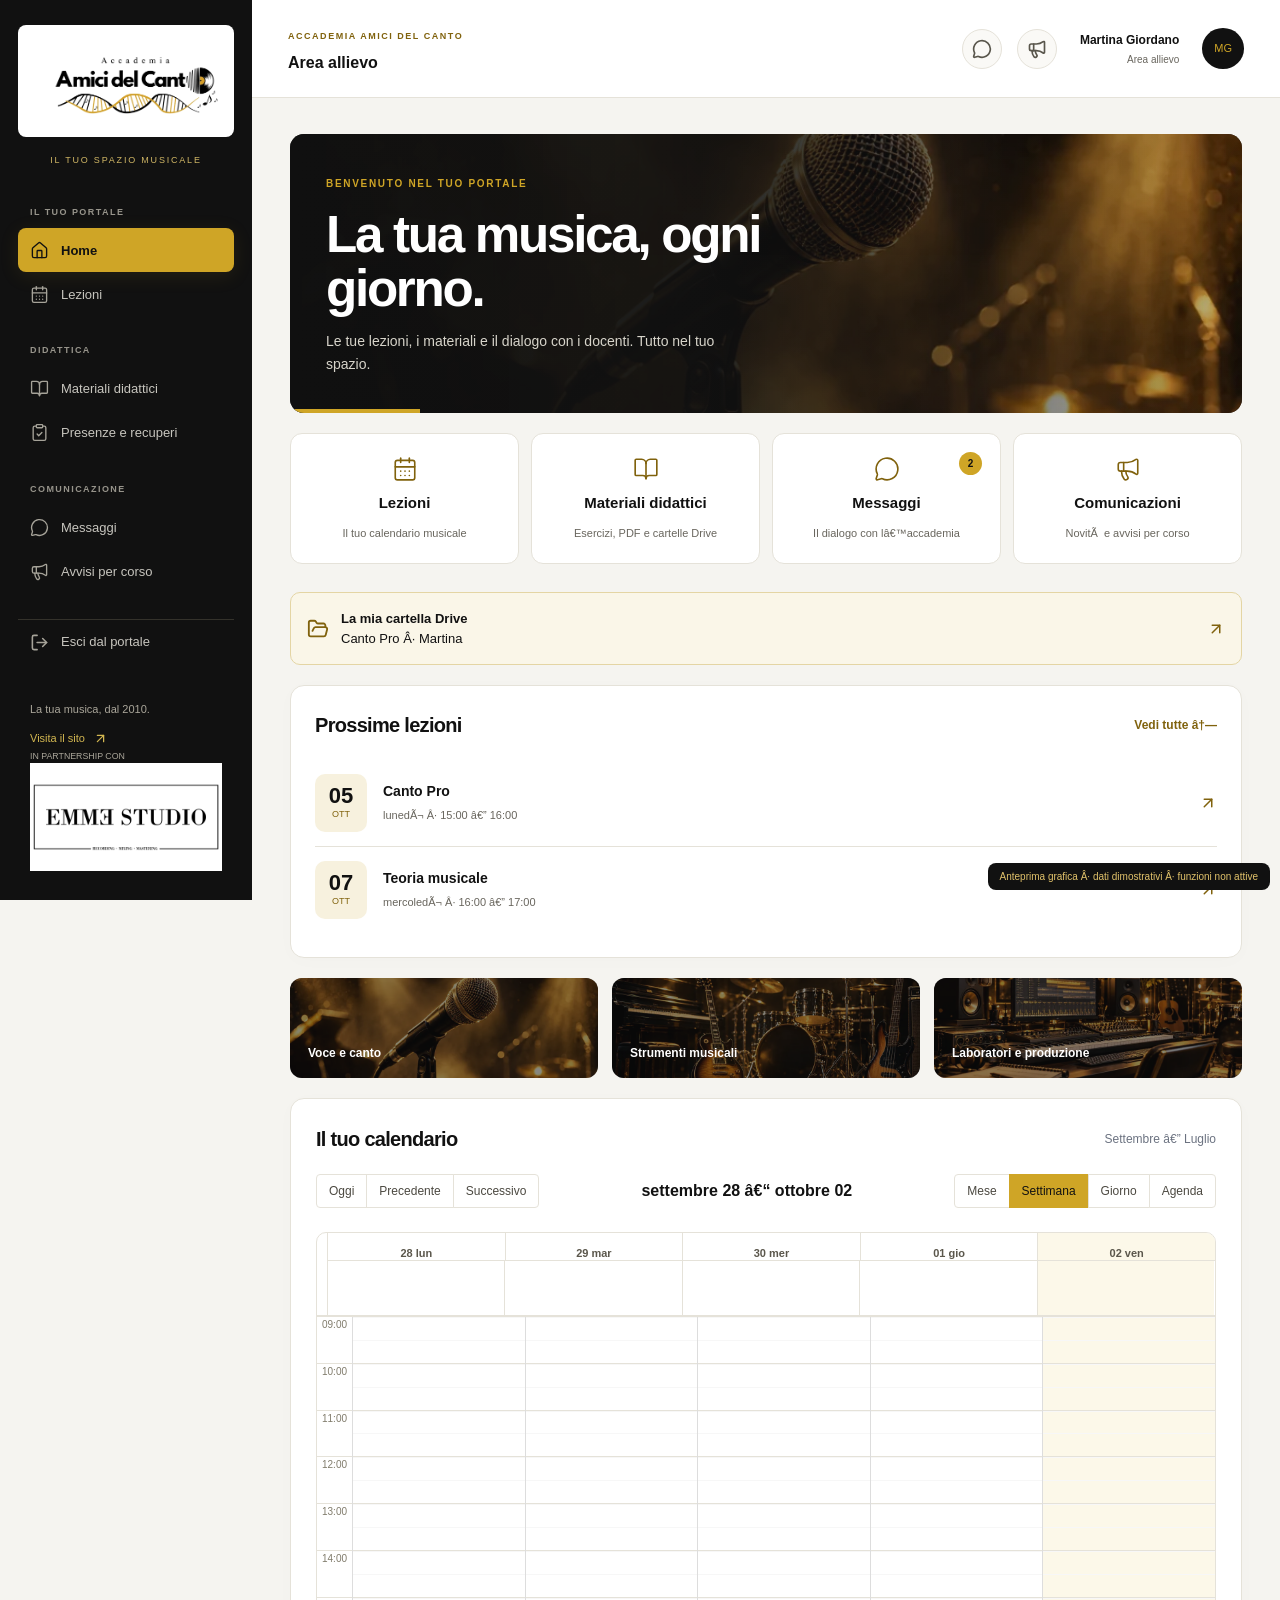
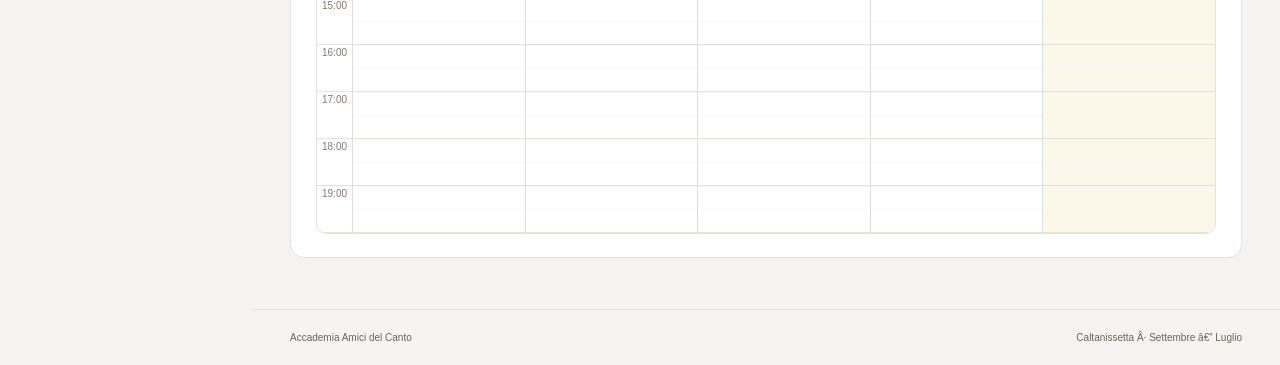
==== anteprima-portale/index.html @ d7d5b3ea "Aggiunge anteprima grafica del portale accademia" ====
<!doctype html><html lang="it"><meta name="viewport" content="width=device-width,initial-scale=1"><style>@charset "UTF-8";
.rbc-btn {
  color: inherit;
  font: inherit;
  margin: 0;
}

button.rbc-btn {
  overflow: visible;
  text-transform: none;
  -webkit-appearance: button;
     -moz-appearance: button;
          appearance: button;
  cursor: pointer;
}

button[disabled].rbc-btn {
  cursor: not-allowed;
}

button.rbc-input::-moz-focus-inner {
  border: 0;
  padding: 0;
}

.rbc-calendar {
  -webkit-box-sizing: border-box;
          box-sizing: border-box;
  height: 100%;
  display: -webkit-box;
  display: -ms-flexbox;
  display: flex;
  -webkit-box-orient: vertical;
  -webkit-box-direction: normal;
      -ms-flex-direction: column;
          flex-direction: column;
  -webkit-box-align: stretch;
      -ms-flex-align: stretch;
          align-items: stretch;
}

.rbc-m-b-negative-3 {
  margin-bottom: -3px;
}

.rbc-h-full {
  height: 100%;
}

.rbc-calendar *,
.rbc-calendar *:before,
.rbc-calendar *:after {
  -webkit-box-sizing: inherit;
          box-sizing: inherit;
}

.rbc-abs-full, .rbc-row-bg {
  overflow: hidden;
  position: absolute;
  top: 0;
  left: 0;
  right: 0;
  bottom: 0;
}

.rbc-ellipsis, .rbc-show-more, .rbc-row-segment .rbc-event-content, .rbc-event-label {
  display: block;
  overflow: hidden;
  text-overflow: ellipsis;
  white-space: nowrap;
}

.rbc-rtl {
  direction: rtl;
}

.rbc-off-range {
  color: #999999;
}

.rbc-off-range-bg {
  background: #e6e6e6;
}

.rbc-header {
  overflow: hidden;
  -webkit-box-flex: 1;
      -ms-flex: 1 0 0%;
          flex: 1 0 0%;
  text-overflow: ellipsis;
  white-space: nowrap;
  padding: 0 3px;
  text-align: center;
  vertical-align: middle;
  font-weight: bold;
  font-size: 90%;
  min-height: 0;
  border-bottom: 1px solid #ddd;
}
.rbc-header + .rbc-header {
  border-left: 1px solid #ddd;
}
.rbc-rtl .rbc-header + .rbc-header {
  border-left-width: 0;
  border-right: 1px solid #ddd;
}
.rbc-header > a, .rbc-header > a:active, .rbc-header > a:visited {
  color: inherit;
  text-decoration: none;
}

.rbc-button-link {
  color: inherit;
  background: none;
  margin: 0;
  padding: 0;
  border: none;
  cursor: pointer;
  -webkit-user-select: text;
     -moz-user-select: text;
      -ms-user-select: text;
          user-select: text;
}

.rbc-row-content {
  position: relative;
  -moz-user-select: none;
   -ms-user-select: none;
       user-select: none;
  -webkit-user-select: none;
  z-index: 4;
}

.rbc-row-content-scrollable {
  display: -webkit-box;
  display: -ms-flexbox;
  display: flex;
  -webkit-box-orient: vertical;
  -webkit-box-direction: normal;
      -ms-flex-direction: column;
          flex-direction: column;
  height: 100%;
}
.rbc-row-content-scrollable .rbc-row-content-scroll-container {
  height: 100%;
  overflow-y: scroll;
  -ms-overflow-style: none; /* IE and Edge */
  scrollbar-width: none; /* Firefox */
  -ms-overflow-style: none; /* IE and Edge */
  scrollbar-width: none; /* Firefox */
  /* Hide scrollbar for Chrome, Safari and Opera */
}
.rbc-row-content-scrollable .rbc-row-content-scroll-container::-webkit-scrollbar {
  display: none;
}

.rbc-today {
  background-color: #eaf6ff;
}

.rbc-toolbar {
  display: -webkit-box;
  display: -ms-flexbox;
  display: flex;
  -ms-flex-wrap: wrap;
      flex-wrap: wrap;
  -webkit-box-pack: center;
      -ms-flex-pack: center;
          justify-content: center;
  -webkit-box-align: center;
      -ms-flex-align: center;
          align-items: center;
  margin-bottom: 10px;
  font-size: 16px;
}
.rbc-toolbar .rbc-toolbar-label {
  -webkit-box-flex: 1;
      -ms-flex-positive: 1;
          flex-grow: 1;
  padding: 0 10px;
  text-align: center;
}
.rbc-toolbar button {
  color: #373a3c;
  display: inline-block;
  margin: 0;
  text-align: center;
  vertical-align: middle;
  background: none;
  background-image: none;
  border: 1px solid #ccc;
  padding: 0.375rem 1rem;
  border-radius: 4px;
  line-height: normal;
  white-space: nowrap;
}
.rbc-toolbar button:active, .rbc-toolbar button.rbc-active {
  background-image: none;
  -webkit-box-shadow: inset 0 3px 5px rgba(0, 0, 0, 0.125);
          box-shadow: inset 0 3px 5px rgba(0, 0, 0, 0.125);
  background-color: #e6e6e6;
  border-color: #adadad;
}
.rbc-toolbar button:active:hover, .rbc-toolbar button:active:focus, .rbc-toolbar button.rbc-active:hover, .rbc-toolbar button.rbc-active:focus {
  color: #373a3c;
  background-color: #d4d4d4;
  border-color: #8c8c8c;
}
.rbc-toolbar button:focus {
  color: #373a3c;
  background-color: #e6e6e6;
  border-color: #adadad;
}
.rbc-toolbar button:hover {
  color: #373a3c;
  cursor: pointer;
  background-color: #e6e6e6;
  border-color: #adadad;
}

.rbc-btn-group {
  display: inline-block;
  white-space: nowrap;
}
.rbc-btn-group > button:first-child:not(:last-child) {
  border-top-right-radius: 0;
  border-bottom-right-radius: 0;
}
.rbc-btn-group > button:last-child:not(:first-child) {
  border-top-left-radius: 0;
  border-bottom-left-radius: 0;
}
.rbc-rtl .rbc-btn-group > button:first-child:not(:last-child) {
  border-radius: 4px;
  border-top-left-radius: 0;
  border-bottom-left-radius: 0;
}
.rbc-rtl .rbc-btn-group > button:last-child:not(:first-child) {
  border-radius: 4px;
  border-top-right-radius: 0;
  border-bottom-right-radius: 0;
}
.rbc-btn-group > button:not(:first-child):not(:last-child) {
  border-radius: 0;
}
.rbc-btn-group button + button {
  margin-left: -1px;
}
.rbc-rtl .rbc-btn-group button + button {
  margin-left: 0;
  margin-right: -1px;
}
.rbc-btn-group + .rbc-btn-group, .rbc-btn-group + button {
  margin-left: 10px;
}

@media (max-width: 767px) {
  .rbc-toolbar {
    -webkit-box-orient: vertical;
    -webkit-box-direction: normal;
        -ms-flex-direction: column;
            flex-direction: column;
  }
}
.rbc-event, .rbc-day-slot .rbc-background-event {
  border: none;
  -webkit-box-sizing: border-box;
          box-sizing: border-box;
  -webkit-box-shadow: none;
          box-shadow: none;
  margin: 0;
  padding: 2px 5px;
  background-color: #3174ad;
  border-radius: 5px;
  color: #fff;
  cursor: pointer;
  width: 100%;
  text-align: left;
}
.rbc-slot-selecting .rbc-event, .rbc-slot-selecting .rbc-day-slot .rbc-background-event, .rbc-day-slot .rbc-slot-selecting .rbc-background-event {
  cursor: inherit;
  pointer-events: none;
}
.rbc-event.rbc-selected, .rbc-day-slot .rbc-selected.rbc-background-event {
  background-color: #265985;
}
.rbc-event:focus, .rbc-day-slot .rbc-background-event:focus {
  outline: 5px auto #3b99fc;
}

.rbc-event-label {
  font-size: 80%;
}

.rbc-event-overlaps {
  -webkit-box-shadow: -1px 1px 5px 0px rgba(51, 51, 51, 0.5);
          box-shadow: -1px 1px 5px 0px rgba(51, 51, 51, 0.5);
}

.rbc-event-continues-prior {
  border-top-left-radius: 0;
  border-bottom-left-radius: 0;
}

.rbc-event-continues-after {
  border-top-right-radius: 0;
  border-bottom-right-radius: 0;
}

.rbc-event-continues-earlier {
  border-top-left-radius: 0;
  border-top-right-radius: 0;
}

.rbc-event-continues-later {
  border-bottom-left-radius: 0;
  border-bottom-right-radius: 0;
}

.rbc-row {
  display: -webkit-box;
  display: -ms-flexbox;
  display: flex;
  -webkit-box-orient: horizontal;
  -webkit-box-direction: normal;
      -ms-flex-direction: row;
          flex-direction: row;
}

.rbc-row-segment {
  padding: 0 1px 1px 1px;
}
.rbc-selected-cell {
  background-color: rgba(0, 0, 0, 0.1);
}

.rbc-show-more {
  background-color: rgba(255, 255, 255, 0.3);
  z-index: 4;
  font-weight: bold;
  font-size: 85%;
  height: auto;
  line-height: normal;
  color: #3174ad;
}
.rbc-show-more:hover, .rbc-show-more:focus {
  color: #265985;
}

.rbc-month-view {
  position: relative;
  border: 1px solid #ddd;
  display: -webkit-box;
  display: -ms-flexbox;
  display: flex;
  -webkit-box-orient: vertical;
  -webkit-box-direction: normal;
      -ms-flex-direction: column;
          flex-direction: column;
  -webkit-box-flex: 1;
      -ms-flex: 1 0 0px;
          flex: 1 0 0;
  width: 100%;
  -moz-user-select: none;
   -ms-user-select: none;
       user-select: none;
  -webkit-user-select: none;
  height: 100%;
}

.rbc-month-header {
  display: -webkit-box;
  display: -ms-flexbox;
  display: flex;
  -webkit-box-orient: horizontal;
  -webkit-box-direction: normal;
      -ms-flex-direction: row;
          flex-direction: row;
}

.rbc-month-row {
  display: -webkit-box;
  display: -ms-flexbox;
  display: flex;
  position: relative;
  -webkit-box-orient: vertical;
  -webkit-box-direction: normal;
      -ms-flex-direction: column;
          flex-direction: column;
  -webkit-box-flex: 1;
      -ms-flex: 1 0 0px;
          flex: 1 0 0;
  -ms-flex-preferred-size: 0px;
      flex-basis: 0px;
  overflow: hidden;
  height: 100%;
}
.rbc-month-row + .rbc-month-row {
  border-top: 1px solid #ddd;
}

.rbc-date-cell {
  -webkit-box-flex: 1;
      -ms-flex: 1 1 0px;
          flex: 1 1 0;
  min-width: 0;
  padding-right: 5px;
  text-align: right;
}
.rbc-date-cell.rbc-now {
  font-weight: bold;
}
.rbc-date-cell > a, .rbc-date-cell > a:active, .rbc-date-cell > a:visited {
  color: inherit;
  text-decoration: none;
}

.rbc-row-bg {
  display: -webkit-box;
  display: -ms-flexbox;
  display: flex;
  -webkit-box-orient: horizontal;
  -webkit-box-direction: normal;
      -ms-flex-direction: row;
          flex-direction: row;
  -webkit-box-flex: 1;
      -ms-flex: 1 0 0px;
          flex: 1 0 0;
  overflow: hidden;
  right: 1px;
}

.rbc-day-bg {
  -webkit-box-flex: 1;
      -ms-flex: 1 0 0%;
          flex: 1 0 0%;
}
.rbc-day-bg + .rbc-day-bg {
  border-left: 1px solid #ddd;
}
.rbc-rtl .rbc-day-bg + .rbc-day-bg {
  border-left-width: 0;
  border-right: 1px solid #ddd;
}

.rbc-overlay {
  position: absolute;
  z-index: 5;
  border: 1px solid #e5e5e5;
  background-color: #fff;
  -webkit-box-shadow: 0 5px 15px rgba(0, 0, 0, 0.25);
          box-shadow: 0 5px 15px rgba(0, 0, 0, 0.25);
  padding: 10px;
}
.rbc-overlay > * + * {
  margin-top: 1px;
}

.rbc-overlay-header {
  border-bottom: 1px solid #e5e5e5;
  margin: -10px -10px 5px -10px;
  padding: 2px 10px;
}

.rbc-agenda-view {
  display: -webkit-box;
  display: -ms-flexbox;
  display: flex;
  -webkit-box-orient: vertical;
  -webkit-box-direction: normal;
      -ms-flex-direction: column;
          flex-direction: column;
  -webkit-box-flex: 1;
      -ms-flex: 1 0 0px;
          flex: 1 0 0;
  overflow: auto;
}
.rbc-agenda-view table.rbc-agenda-table {
  width: 100%;
  border: 1px solid #ddd;
  border-spacing: 0;
  border-collapse: collapse;
}
.rbc-agenda-view table.rbc-agenda-table tbody > tr > td {
  padding: 5px 10px;
  vertical-align: top;
}
.rbc-agenda-view table.rbc-agenda-table .rbc-agenda-time-cell {
  padding-left: 15px;
  padding-right: 15px;
  text-transform: lowercase;
}
.rbc-agenda-view table.rbc-agenda-table tbody > tr > td + td {
  border-left: 1px solid #ddd;
}
.rbc-rtl .rbc-agenda-view table.rbc-agenda-table tbody > tr > td + td {
  border-left-width: 0;
  border-right: 1px solid #ddd;
}
.rbc-agenda-view table.rbc-agenda-table tbody > tr + tr {
  border-top: 1px solid #ddd;
}
.rbc-agenda-view table.rbc-agenda-table thead > tr > th {
  padding: 3px 5px;
  text-align: left;
  border-bottom: 1px solid #ddd;
}
.rbc-rtl .rbc-agenda-view table.rbc-agenda-table thead > tr > th {
  text-align: right;
}

.rbc-agenda-time-cell {
  text-transform: lowercase;
}
.rbc-agenda-time-cell .rbc-continues-after:after {
  content: " »";
}
.rbc-agenda-time-cell .rbc-continues-prior:before {
  content: "« ";
}

.rbc-agenda-date-cell,
.rbc-agenda-time-cell {
  white-space: nowrap;
}

.rbc-agenda-event-cell {
  width: 100%;
}

.rbc-time-column {
  display: -webkit-box;
  display: -ms-flexbox;
  display: flex;
  -webkit-box-orient: vertical;
  -webkit-box-direction: normal;
      -ms-flex-direction: column;
          flex-direction: column;
  min-height: 100%;
}
.rbc-time-column .rbc-timeslot-group {
  -webkit-box-flex: 1;
      -ms-flex: 1;
          flex: 1;
}

.rbc-timeslot-group {
  border-bottom: 1px solid #ddd;
  min-height: 40px;
  display: -webkit-box;
  display: -ms-flexbox;
  display: flex;
  -webkit-box-orient: vertical;
  -webkit-box-direction: normal;
      -ms-flex-flow: column nowrap;
          flex-flow: column nowrap;
}

.rbc-time-gutter,
.rbc-header-gutter {
  -webkit-box-flex: 0;
      -ms-flex: none;
          flex: none;
}

.rbc-label {
  padding: 0 5px;
}

.rbc-day-slot {
  position: relative;
}
.rbc-day-slot .rbc-events-container {
  bottom: 0;
  left: 0;
  position: absolute;
  right: 0;
  margin-right: 10px;
  top: 0;
}
.rbc-day-slot .rbc-events-container.rbc-rtl {
  left: 10px;
  right: 0;
}
.rbc-day-slot .rbc-event, .rbc-day-slot .rbc-background-event {
  border: 1px solid #265985;
  display: -webkit-box;
  display: -ms-flexbox;
  display: flex;
  max-height: 100%;
  min-height: 20px;
  -webkit-box-orient: vertical;
  -webkit-box-direction: normal;
      -ms-flex-flow: column wrap;
          flex-flow: column wrap;
  -webkit-box-align: start;
      -ms-flex-align: start;
          align-items: flex-start;
  overflow: hidden;
  position: absolute;
}
.rbc-day-slot .rbc-background-event {
  opacity: 0.75;
}
.rbc-day-slot .rbc-event-label {
  -webkit-box-flex: 0;
      -ms-flex: none;
          flex: none;
  padding-right: 5px;
  width: auto;
}
.rbc-day-slot .rbc-event-content {
  width: 100%;
  -webkit-box-flex: 1;
      -ms-flex: 1 1 0px;
          flex: 1 1 0;
  word-wrap: break-word;
  line-height: 1;
  height: 100%;
  min-height: 1em;
}
.rbc-day-slot .rbc-time-slot {
  border-top: 1px solid #f7f7f7;
}

.rbc-time-view-resources .rbc-time-gutter,
.rbc-time-view-resources .rbc-time-header-gutter {
  position: sticky;
  left: 0;
  background-color: white;
  border-right: 1px solid #ddd;
  z-index: 10;
  margin-right: -1px;
}
.rbc-time-view-resources .rbc-time-header {
  overflow: hidden;
}
.rbc-time-view-resources .rbc-time-header-content {
  min-width: auto;
  -webkit-box-flex: 1;
      -ms-flex: 1 0 0px;
          flex: 1 0 0;
  -ms-flex-preferred-size: 0px;
      flex-basis: 0px;
}
.rbc-time-view-resources .rbc-time-header-cell-single-day {
  display: none;
}
.rbc-time-view-resources .rbc-day-slot {
  min-width: 140px;
}
.rbc-time-view-resources .rbc-header,
.rbc-time-view-resources .rbc-day-bg {
  width: 140px;
  -webkit-box-flex: 1;
      -ms-flex: 1 1 0px;
          flex: 1 1 0;
  -ms-flex-preferred-size: 0 px;
      flex-basis: 0 px;
}

.rbc-time-header-content + .rbc-time-header-content {
  margin-left: -1px;
}

.rbc-time-slot {
  -webkit-box-flex: 1;
      -ms-flex: 1 0 0px;
          flex: 1 0 0;
}
.rbc-time-slot.rbc-now {
  font-weight: bold;
}

.rbc-day-header {
  text-align: center;
}

.rbc-slot-selection {
  z-index: 10;
  position: absolute;
  background-color: rgba(0, 0, 0, 0.5);
  color: white;
  font-size: 75%;
  width: 100%;
  padding: 3px;
}

.rbc-slot-selecting {
  cursor: move;
}

.rbc-time-view {
  display: -webkit-box;
  display: -ms-flexbox;
  display: flex;
  -webkit-box-orient: vertical;
  -webkit-box-direction: normal;
      -ms-flex-direction: column;
          flex-direction: column;
  -webkit-box-flex: 1;
      -ms-flex: 1;
          flex: 1;
  width: 100%;
  border: 1px solid #ddd;
  min-height: 0;
}
.rbc-time-view .rbc-time-gutter {
  white-space: nowrap;
  text-align: right;
}
.rbc-time-view .rbc-allday-cell {
  -webkit-box-sizing: content-box;
          box-sizing: content-box;
  width: 100%;
  height: 100%;
  position: relative;
}
.rbc-time-view .rbc-allday-cell + .rbc-allday-cell {
  border-left: 1px solid #ddd;
}
.rbc-time-view .rbc-allday-events {
  position: relative;
  z-index: 4;
}
.rbc-time-view .rbc-row {
  -webkit-box-sizing: border-box;
          box-sizing: border-box;
  min-height: 20px;
}

.rbc-time-header {
  display: -webkit-box;
  display: -ms-flexbox;
  display: flex;
  -webkit-box-flex: 0;
      -ms-flex: 0 0 auto;
          flex: 0 0 auto;
  -webkit-box-orient: horizontal;
  -webkit-box-direction: normal;
      -ms-flex-direction: row;
          flex-direction: row;
}
.rbc-time-header.rbc-overflowing {
  border-right: 1px solid #ddd;
}
.rbc-rtl .rbc-time-header.rbc-overflowing {
  border-right-width: 0;
  border-left: 1px solid #ddd;
}
.rbc-time-header > .rbc-row:first-child {
  border-bottom: 1px solid #ddd;
}
.rbc-time-header > .rbc-row.rbc-row-resource {
  border-bottom: 1px solid #ddd;
}

.rbc-time-header-cell-single-day {
  display: none;
}

.rbc-time-header-content {
  -webkit-box-flex: 1;
      -ms-flex: 1;
          flex: 1;
  display: -webkit-box;
  display: -ms-flexbox;
  display: flex;
  min-width: 0;
  -webkit-box-orient: vertical;
  -webkit-box-direction: normal;
      -ms-flex-direction: column;
          flex-direction: column;
  border-left: 1px solid #ddd;
}
.rbc-rtl .rbc-time-header-content {
  border-left-width: 0;
  border-right: 1px solid #ddd;
}
.rbc-time-header-content > .rbc-row.rbc-row-resource {
  border-bottom: 1px solid #ddd;
  -ms-flex-negative: 0;
      flex-shrink: 0;
}

.rbc-time-content {
  display: -webkit-box;
  display: -ms-flexbox;
  display: flex;
  -webkit-box-flex: 1;
      -ms-flex: 1 0 0%;
          flex: 1 0 0%;
  -webkit-box-align: start;
      -ms-flex-align: start;
          align-items: flex-start;
  width: 100%;
  border-top: 2px solid #ddd;
  overflow-y: auto;
  position: relative;
}
.rbc-time-content > .rbc-time-gutter {
  -webkit-box-flex: 0;
      -ms-flex: none;
          flex: none;
}
.rbc-time-content > * + * > * {
  border-left: 1px solid #ddd;
}
.rbc-rtl .rbc-time-content > * + * > * {
  border-left-width: 0;
  border-right: 1px solid #ddd;
}
.rbc-time-content > .rbc-day-slot {
  width: 100%;
  -moz-user-select: none;
   -ms-user-select: none;
       user-select: none;
  -webkit-user-select: none;
}

.rbc-current-time-indicator {
  position: absolute;
  z-index: 3;
  left: 0;
  right: 0;
  height: 1px;
  background-color: #74ad31;
  pointer-events: none;
}

.rbc-resource-grouping.rbc-time-header-content {
  display: -webkit-box;
  display: -ms-flexbox;
  display: flex;
  -webkit-box-orient: vertical;
  -webkit-box-direction: normal;
      -ms-flex-direction: column;
          flex-direction: column;
}
.rbc-resource-grouping .rbc-row .rbc-header {
  width: 141px;
}

/*# sourceMappingURL=react-big-calendar.css.map */
/*! tailwindcss v3.4.9 | MIT License | https://tailwindcss.com*/*,:after,:before{box-sizing:border-box;border:0 solid #e5e7eb}:after,:before{--tw-content:""}:host,html{line-height:1.5;-webkit-text-size-adjust:100%;-moz-tab-size:4;-o-tab-size:4;tab-size:4;font-family:ui-sans-serif,system-ui,sans-serif,Apple Color Emoji,Segoe UI Emoji,Segoe UI Symbol,Noto Color Emoji;font-feature-settings:normal;font-variation-settings:normal;-webkit-tap-highlight-color:transparent}body{line-height:inherit}hr{height:0;color:inherit;border-top-width:1px}abbr:where([title]){-webkit-text-decoration:underline dotted;text-decoration:underline dotted}h1,h2,h3,h4,h5,h6{font-size:inherit;font-weight:inherit}a{color:inherit;text-decoration:inherit}b,strong{font-weight:bolder}code,kbd,pre,samp{font-family:ui-monospace,SFMono-Regular,Menlo,Monaco,Consolas,Liberation Mono,Courier New,monospace;font-feature-settings:normal;font-variation-settings:normal;font-size:1em}small{font-size:80%}sub,sup{font-size:75%;line-height:0;position:relative;vertical-align:baseline}sub{bottom:-.25em}sup{top:-.5em}table{text-indent:0;border-color:inherit}button,input,optgroup,select,textarea{font-family:inherit;font-feature-settings:inherit;font-variation-settings:inherit;font-size:100%;font-weight:inherit;line-height:inherit;letter-spacing:inherit;color:inherit;margin:0;padding:0}button,select{text-transform:none}button,input:where([type=button]),input:where([type=reset]),input:where([type=submit]){-webkit-appearance:button;background-color:transparent;background-image:none}:-moz-focusring{outline:auto}:-moz-ui-invalid{box-shadow:none}progress{vertical-align:baseline}::-webkit-inner-spin-button,::-webkit-outer-spin-button{height:auto}[type=search]{-webkit-appearance:textfield;outline-offset:-2px}::-webkit-search-decoration{-webkit-appearance:none}::-webkit-file-upload-button{-webkit-appearance:button;font:inherit}summary{display:list-item}blockquote,dd,dl,figure,h1,h2,h3,h4,h5,h6,hr,p,pre{margin:0}fieldset{margin:0}fieldset,legend{padding:0}menu,ol,ul{list-style:none;margin:0;padding:0}dialog{padding:0}input::-moz-placeholder,textarea::-moz-placeholder{opacity:1;color:#9ca3af}input::placeholder,textarea::placeholder{opacity:1;color:#9ca3af}[role=button],button{cursor:pointer}:disabled{cursor:default}audio,canvas,embed,iframe,img,object,svg,video{display:block;vertical-align:middle}img,video{max-width:100%;height:auto}[hidden]{display:none}*,:after,:before{--tw-border-spacing-x:0;--tw-border-spacing-y:0;--tw-translate-x:0;--tw-translate-y:0;--tw-rotate:0;--tw-skew-x:0;--tw-skew-y:0;--tw-scale-x:1;--tw-scale-y:1;--tw-pan-x: ;--tw-pan-y: ;--tw-pinch-zoom: ;--tw-scroll-snap-strictness:proximity;--tw-gradient-from-position: ;--tw-gradient-via-position: ;--tw-gradient-to-position: ;--tw-ordinal: ;--tw-slashed-zero: ;--tw-numeric-figure: ;--tw-numeric-spacing: ;--tw-numeric-fraction: ;--tw-ring-inset: ;--tw-ring-offset-width:0px;--tw-ring-offset-color:#fff;--tw-ring-color:rgba(59,130,246,.5);--tw-ring-offset-shadow:0 0 #0000;--tw-ring-shadow:0 0 #0000;--tw-shadow:0 0 #0000;--tw-shadow-colored:0 0 #0000;--tw-blur: ;--tw-brightness: ;--tw-contrast: ;--tw-grayscale: ;--tw-hue-rotate: ;--tw-invert: ;--tw-saturate: ;--tw-sepia: ;--tw-drop-shadow: ;--tw-backdrop-blur: ;--tw-backdrop-brightness: ;--tw-backdrop-contrast: ;--tw-backdrop-grayscale: ;--tw-backdrop-hue-rotate: ;--tw-backdrop-invert: ;--tw-backdrop-opacity: ;--tw-backdrop-saturate: ;--tw-backdrop-sepia: ;--tw-contain-size: ;--tw-contain-layout: ;--tw-contain-paint: ;--tw-contain-style: }::backdrop{--tw-border-spacing-x:0;--tw-border-spacing-y:0;--tw-translate-x:0;--tw-translate-y:0;--tw-rotate:0;--tw-skew-x:0;--tw-skew-y:0;--tw-scale-x:1;--tw-scale-y:1;--tw-pan-x: ;--tw-pan-y: ;--tw-pinch-zoom: ;--tw-scroll-snap-strictness:proximity;--tw-gradient-from-position: ;--tw-gradient-via-position: ;--tw-gradient-to-position: ;--tw-ordinal: ;--tw-slashed-zero: ;--tw-numeric-figure: ;--tw-numeric-spacing: ;--tw-numeric-fraction: ;--tw-ring-inset: ;--tw-ring-offset-width:0px;--tw-ring-offset-color:#fff;--tw-ring-color:rgba(59,130,246,.5);--tw-ring-offset-shadow:0 0 #0000;--tw-ring-shadow:0 0 #0000;--tw-shadow:0 0 #0000;--tw-shadow-colored:0 0 #0000;--tw-blur: ;--tw-brightness: ;--tw-contrast: ;--tw-grayscale: ;--tw-hue-rotate: ;--tw-invert: ;--tw-saturate: ;--tw-sepia: ;--tw-drop-shadow: ;--tw-backdrop-blur: ;--tw-backdrop-brightness: ;--tw-backdrop-contrast: ;--tw-backdrop-grayscale: ;--tw-backdrop-hue-rotate: ;--tw-backdrop-invert: ;--tw-backdrop-opacity: ;--tw-backdrop-saturate: ;--tw-backdrop-sepia: ;--tw-contain-size: ;--tw-contain-layout: ;--tw-contain-paint: ;--tw-contain-style: }.sr-only{position:absolute;width:1px;height:1px;padding:0;margin:-1px;overflow:hidden;clip:rect(0,0,0,0);white-space:nowrap;border-width:0}.fixed{position:fixed}.absolute{position:absolute}.relative{position:relative}.inset-0{inset:0}.bottom-16{bottom:4rem}.left-0{left:0}.left-1\/2{left:50%}.right-0{right:0}.right-4{right:1rem}.top-0{top:0}.top-1\/2{top:50%}.top-3{top:.75rem}.top-4{top:1rem}.z-50{z-index:50}.m-4{margin:1rem}.m-auto{margin:auto}.mx-4{margin-left:1rem;margin-right:1rem}.my-1{margin-top:.25rem;margin-bottom:.25rem}.my-4{margin-top:1rem;margin-bottom:1rem}.mb-1{margin-bottom:.25rem}.mb-2{margin-bottom:.5rem}.mb-3{margin-bottom:.75rem}.mb-4{margin-bottom:1rem}.mb-5{margin-bottom:1.25rem}.ml-2{margin-left:.5rem}.ml-8{margin-left:2rem}.ml-auto{margin-left:auto}.mt-0{margin-top:0}.mt-0\.5{margin-top:.125rem}.mt-1{margin-top:.25rem}.mt-2{margin-top:.5rem}.mt-3{margin-top:.75rem}.mt-4{margin-top:1rem}.mt-5{margin-top:1.25rem}.mt-6{margin-top:1.5rem}.block{display:block}.flex{display:flex}.inline-flex{display:inline-flex}.table{display:table}.grid{display:grid}.hidden{display:none}.h-1\.5{height:.375rem}.h-10{height:2.5rem}.h-24{height:6rem}.h-3{height:.75rem}.h-36{height:9rem}.h-4{height:1rem}.h-5{height:1.25rem}.h-6{height:1.5rem}.h-7{height:1.75rem}.h-8{height:2rem}.h-80{height:20rem}.h-\[300px\]{height:300px}.h-\[450px\]{height:450px}.h-\[500px\]{height:500px}.h-\[75\%\]{height:75%}.h-\[800px\]{height:800px}.h-full{height:100%}.h-screen{height:100vh}.max-h-\[80vh\]{max-height:80vh}.min-h-32{min-height:8rem}.min-h-\[100px\]{min-height:100px}.min-h-\[90px\]{min-height:90px}.w-1\.5{width:.375rem}.w-1\/3{width:33.333333%}.w-10{width:2.5rem}.w-11{width:2.75rem}.w-2\/3{width:66.666667%}.w-24{width:6rem}.w-3{width:.75rem}.w-36{width:9rem}.w-4{width:1rem}.w-5{width:1.25rem}.w-6{width:1.5rem}.w-7{width:1.75rem}.w-8{width:2rem}.w-\[200px\]{width:200px}.w-\[90\%\]{width:90%}.w-fit{width:-moz-fit-content;width:fit-content}.w-full{width:100%}.w-max{width:-moz-max-content;width:max-content}.w-screen{width:100vw}.min-w-\[130px\]{min-width:130px}.max-w-md{max-width:28rem}.flex-1{flex:1 1 0%}.-translate-x-1\/2{--tw-translate-x:-50%}.-translate-x-1\/2,.-translate-y-1\/2{transform:translate(var(--tw-translate-x),var(--tw-translate-y)) rotate(var(--tw-rotate)) skewX(var(--tw-skew-x)) skewY(var(--tw-skew-y)) scaleX(var(--tw-scale-x)) scaleY(var(--tw-scale-y))}.-translate-y-1\/2{--tw-translate-y:-50%}.transform{transform:translate(var(--tw-translate-x),var(--tw-translate-y)) rotate(var(--tw-rotate)) skewX(var(--tw-skew-x)) skewY(var(--tw-skew-y)) scaleX(var(--tw-scale-x)) scaleY(var(--tw-scale-y))}@keyframes spin{to{transform:rotate(1turn)}}.animate-spin{animation:spin 1s linear infinite}.cursor-not-allowed{cursor:not-allowed}.cursor-pointer{cursor:pointer}.select-none{-webkit-user-select:none;-moz-user-select:none;user-select:none}.resize-none{resize:none}.grid-cols-1{grid-template-columns:repeat(1,minmax(0,1fr))}.flex-col{flex-direction:column}.flex-wrap{flex-wrap:wrap}.items-start{align-items:flex-start}.items-end{align-items:flex-end}.items-center{align-items:center}.justify-end{justify-content:flex-end}.justify-center{justify-content:center}.justify-between{justify-content:space-between}.gap-0\.5{gap:.125rem}.gap-1{gap:.25rem}.gap-16{gap:4rem}.gap-2{gap:.5rem}.gap-3{gap:.75rem}.gap-4{gap:1rem}.gap-5{gap:1.25rem}.gap-6{gap:1.5rem}.gap-8{gap:2rem}.space-y-3>:not([hidden])~:not([hidden]){--tw-space-y-reverse:0;margin-top:calc(.75rem*(1 - var(--tw-space-y-reverse)));margin-bottom:calc(.75rem*var(--tw-space-y-reverse))}.self-end{align-self:flex-end}.self-center{align-self:center}.overflow-x-auto{overflow-x:auto}.overflow-y-auto{overflow-y:auto}.whitespace-nowrap{white-space:nowrap}.whitespace-pre-wrap{white-space:pre-wrap}.rounded{border-radius:.25rem}.rounded-2xl{border-radius:1rem}.rounded-full{border-radius:9999px}.rounded-lg{border-radius:.5rem}.rounded-md{border-radius:.375rem}.rounded-sm{border-radius:.125rem}.\!border-2{border-width:2px!important}.border{border-width:1px}.border-2{border-width:2px}.border-b{border-bottom-width:1px}.border-l-4{border-left-width:4px}.border-t-4{border-top-width:4px}.border-dashed{border-style:dashed}.border-none{border-style:none}.\!border-red-300{--tw-border-opacity:1!important;border-color:rgb(252 165 165/var(--tw-border-opacity))!important}.border-blue-400{--tw-border-opacity:1;border-color:rgb(96 165 250/var(--tw-border-opacity))}.border-gray-100{--tw-border-opacity:1;border-color:rgb(243 244 246/var(--tw-border-opacity))}.border-gray-200{--tw-border-opacity:1;border-color:rgb(229 231 235/var(--tw-border-opacity))}.border-gray-300{--tw-border-opacity:1;border-color:rgb(209 213 219/var(--tw-border-opacity))}.border-l-blue-500{--tw-border-opacity:1;border-left-color:rgb(59 130 246/var(--tw-border-opacity))}.border-l-orange-500{--tw-border-opacity:1;border-left-color:rgb(249 115 22/var(--tw-border-opacity))}.border-l-purple-500{--tw-border-opacity:1;border-left-color:rgb(168 85 247/var(--tw-border-opacity))}.border-l-red-500{--tw-border-opacity:1;border-left-color:rgb(239 68 68/var(--tw-border-opacity))}.\!bg-green-50{--tw-bg-opacity:1!important;background-color:rgb(240 253 244/var(--tw-bg-opacity))!important}.\!bg-lamaPurpleLight{--tw-bg-opacity:1!important;background-color:rgb(244 241 232/var(--tw-bg-opacity))!important}.bg-amber-100{--tw-bg-opacity:1;background-color:rgb(254 243 199/var(--tw-bg-opacity))}.bg-amber-50{--tw-bg-opacity:1;background-color:rgb(255 251 235/var(--tw-bg-opacity))}.bg-black{--tw-bg-opacity:1;background-color:rgb(0 0 0/var(--tw-bg-opacity))}.bg-black\/50{background-color:rgba(0,0,0,.5)}.bg-blue-100{--tw-bg-opacity:1;background-color:rgb(219 234 254/var(--tw-bg-opacity))}.bg-blue-400{--tw-bg-opacity:1;background-color:rgb(96 165 250/var(--tw-bg-opacity))}.bg-blue-500{--tw-bg-opacity:1;background-color:rgb(59 130 246/var(--tw-bg-opacity))}.bg-emerald-100{--tw-bg-opacity:1;background-color:rgb(209 250 229/var(--tw-bg-opacity))}.bg-fuchsia-100{--tw-bg-opacity:1;background-color:rgb(250 232 255/var(--tw-bg-opacity))}.bg-gray-100{--tw-bg-opacity:1;background-color:rgb(243 244 246/var(--tw-bg-opacity))}.bg-gray-200{--tw-bg-opacity:1;background-color:rgb(229 231 235/var(--tw-bg-opacity))}.bg-green-100{--tw-bg-opacity:1;background-color:rgb(220 252 231/var(--tw-bg-opacity))}.bg-green-50{--tw-bg-opacity:1;background-color:rgb(240 253 244/var(--tw-bg-opacity))}.bg-green-500{--tw-bg-opacity:1;background-color:rgb(34 197 94/var(--tw-bg-opacity))}.bg-green-600{--tw-bg-opacity:1;background-color:rgb(22 163 74/var(--tw-bg-opacity))}.bg-indigo-100{--tw-bg-opacity:1;background-color:rgb(224 231 255/var(--tw-bg-opacity))}.bg-lamaPurple{--tw-bg-opacity:1;background-color:rgb(216 196 139/var(--tw-bg-opacity))}.bg-lamaPurpleLight{--tw-bg-opacity:1;background-color:rgb(244 241 232/var(--tw-bg-opacity))}.bg-lamaSky{--tw-bg-opacity:1;background-color:rgb(233 216 156/var(--tw-bg-opacity))}.bg-lamaSkyLight{--tw-bg-opacity:1;background-color:rgb(250 246 233/var(--tw-bg-opacity))}.bg-lamaYellow{--tw-bg-opacity:1;background-color:rgb(207 165 38/var(--tw-bg-opacity))}.bg-lamaYellowLight{--tw-bg-opacity:1;background-color:rgb(251 247 235/var(--tw-bg-opacity))}.bg-lime-100{--tw-bg-opacity:1;background-color:rgb(236 252 203/var(--tw-bg-opacity))}.bg-orange-100{--tw-bg-opacity:1;background-color:rgb(255 237 213/var(--tw-bg-opacity))}.bg-orange-500{--tw-bg-opacity:1;background-color:rgb(249 115 22/var(--tw-bg-opacity))}.bg-pink-100{--tw-bg-opacity:1;background-color:rgb(252 231 243/var(--tw-bg-opacity))}.bg-pink-50{--tw-bg-opacity:1;background-color:rgb(253 242 248/var(--tw-bg-opacity))}.bg-purple-100{--tw-bg-opacity:1;background-color:rgb(243 232 255/var(--tw-bg-opacity))}.bg-purple-500{--tw-bg-opacity:1;background-color:rgb(168 85 247/var(--tw-bg-opacity))}.bg-red-100{--tw-bg-opacity:1;background-color:rgb(254 226 226/var(--tw-bg-opacity))}.bg-red-500{--tw-bg-opacity:1;background-color:rgb(239 68 68/var(--tw-bg-opacity))}.bg-red-700{--tw-bg-opacity:1;background-color:rgb(185 28 28/var(--tw-bg-opacity))}.bg-rose-100{--tw-bg-opacity:1;background-color:rgb(255 228 230/var(--tw-bg-opacity))}.bg-sky-100{--tw-bg-opacity:1;background-color:rgb(224 242 254/var(--tw-bg-opacity))}.bg-slate-100{--tw-bg-opacity:1;background-color:rgb(241 245 249/var(--tw-bg-opacity))}.bg-slate-200{--tw-bg-opacity:1;background-color:rgb(226 232 240/var(--tw-bg-opacity))}.bg-teal-100{--tw-bg-opacity:1;background-color:rgb(204 251 241/var(--tw-bg-opacity))}.bg-transparent{background-color:transparent}.bg-violet-100{--tw-bg-opacity:1;background-color:rgb(237 233 254/var(--tw-bg-opacity))}.bg-white{--tw-bg-opacity:1;background-color:rgb(255 255 255/var(--tw-bg-opacity))}.bg-yellow-100{--tw-bg-opacity:1;background-color:rgb(254 249 195/var(--tw-bg-opacity))}.bg-yellow-500{--tw-bg-opacity:1;background-color:rgb(234 179 8/var(--tw-bg-opacity))}.bg-opacity-50{--tw-bg-opacity:0.5}.bg-opacity-60{--tw-bg-opacity:0.6}.object-cover{-o-object-fit:cover;object-fit:cover}.p-2{padding:.5rem}.p-3{padding:.75rem}.p-4{padding:1rem}.p-5{padding:1.25rem}.p-6{padding:1.5rem}.p-8{padding:2rem}.p-\[10px\]{padding:10px}.px-2{padding-left:.5rem;padding-right:.5rem}.px-2\.5{padding-left:.625rem;padding-right:.625rem}.px-3{padding-left:.75rem;padding-right:.75rem}.px-4{padding-left:1rem;padding-right:1rem}.py-0\.5{padding-top:.125rem;padding-bottom:.125rem}.py-1{padding-top:.25rem;padding-bottom:.25rem}.py-10{padding-top:2.5rem;padding-bottom:2.5rem}.py-2{padding-top:.5rem;padding-bottom:.5rem}.py-4{padding-top:1rem;padding-bottom:1rem}.py-6{padding-top:1.5rem;padding-bottom:1.5rem}.py-8{padding-top:2rem;padding-bottom:2rem}.pb-3{padding-bottom:.75rem}.text-left{text-align:left}.text-center{text-align:center}.text-2xl{font-size:1.5rem;line-height:2rem}.text-3xl{font-size:1.875rem;line-height:2.25rem}.text-4xl{font-size:2.25rem;line-height:2.5rem}.text-\[10px\]{font-size:10px}.text-lg{font-size:1.125rem;line-height:1.75rem}.text-sm{font-size:.875rem;line-height:1.25rem}.text-xl{font-size:1.25rem;line-height:1.75rem}.text-xs{font-size:.75rem;line-height:1rem}.\!font-bold{font-weight:700!important}.font-bold{font-weight:700}.font-medium{font-weight:500}.font-semibold{font-weight:600}.uppercase{text-transform:uppercase}.capitalize{text-transform:capitalize}.text-amber-600{--tw-text-opacity:1;color:rgb(217 119 6/var(--tw-text-opacity))}.text-amber-700{--tw-text-opacity:1;color:rgb(180 83 9/var(--tw-text-opacity))}.text-blue-500{--tw-text-opacity:1;color:rgb(59 130 246/var(--tw-text-opacity))}.text-blue-600{--tw-text-opacity:1;color:rgb(37 99 235/var(--tw-text-opacity))}.text-blue-700{--tw-text-opacity:1;color:rgb(29 78 216/var(--tw-text-opacity))}.text-emerald-700{--tw-text-opacity:1;color:rgb(4 120 87/var(--tw-text-opacity))}.text-fuchsia-700{--tw-text-opacity:1;color:rgb(162 28 175/var(--tw-text-opacity))}.text-gray-300{--tw-text-opacity:1;color:rgb(209 213 219/var(--tw-text-opacity))}.text-gray-400{--tw-text-opacity:1;color:rgb(156 163 175/var(--tw-text-opacity))}.text-gray-500{--tw-text-opacity:1;color:rgb(107 114 128/var(--tw-text-opacity))}.text-gray-600{--tw-text-opacity:1;color:rgb(75 85 99/var(--tw-text-opacity))}.text-gray-700{--tw-text-opacity:1;color:rgb(55 65 81/var(--tw-text-opacity))}.text-green-600{--tw-text-opacity:1;color:rgb(22 163 74/var(--tw-text-opacity))}.text-green-700{--tw-text-opacity:1;color:rgb(21 128 61/var(--tw-text-opacity))}.text-indigo-700{--tw-text-opacity:1;color:rgb(67 56 202/var(--tw-text-opacity))}.text-lime-700{--tw-text-opacity:1;color:rgb(77 124 15/var(--tw-text-opacity))}.text-orange-600{--tw-text-opacity:1;color:rgb(234 88 12/var(--tw-text-opacity))}.text-orange-700{--tw-text-opacity:1;color:rgb(194 65 12/var(--tw-text-opacity))}.text-pink-700{--tw-text-opacity:1;color:rgb(190 24 93/var(--tw-text-opacity))}.text-purple-700{--tw-text-opacity:1;color:rgb(126 34 206/var(--tw-text-opacity))}.text-red-400{--tw-text-opacity:1;color:rgb(248 113 113/var(--tw-text-opacity))}.text-red-500{--tw-text-opacity:1;color:rgb(239 68 68/var(--tw-text-opacity))}.text-red-600{--tw-text-opacity:1;color:rgb(220 38 38/var(--tw-text-opacity))}.text-red-700{--tw-text-opacity:1;color:rgb(185 28 28/var(--tw-text-opacity))}.text-rose-700{--tw-text-opacity:1;color:rgb(190 18 60/var(--tw-text-opacity))}.text-sky-700{--tw-text-opacity:1;color:rgb(3 105 161/var(--tw-text-opacity))}.text-teal-700{--tw-text-opacity:1;color:rgb(15 118 110/var(--tw-text-opacity))}.text-violet-700{--tw-text-opacity:1;color:rgb(109 40 217/var(--tw-text-opacity))}.text-white{--tw-text-opacity:1;color:rgb(255 255 255/var(--tw-text-opacity))}.text-yellow-700{--tw-text-opacity:1;color:rgb(161 98 7/var(--tw-text-opacity))}.underline{text-decoration-line:underline}.opacity-100{opacity:1}.opacity-25{opacity:.25}.opacity-60{opacity:.6}.opacity-75{opacity:.75}.shadow-lg{--tw-shadow:0 10px 15px -3px rgba(0,0,0,.1),0 4px 6px -4px rgba(0,0,0,.1);--tw-shadow-colored:0 10px 15px -3px var(--tw-shadow-color),0 4px 6px -4px var(--tw-shadow-color);box-shadow:var(--tw-ring-offset-shadow,0 0 #0000),var(--tw-ring-shadow,0 0 #0000),var(--tw-shadow)}.outline-none{outline:2px solid transparent;outline-offset:2px}.ring-1{--tw-ring-offset-shadow:var(--tw-ring-inset) 0 0 0 var(--tw-ring-offset-width) var(--tw-ring-offset-color);--tw-ring-shadow:var(--tw-ring-inset) 0 0 0 calc(1px + var(--tw-ring-offset-width)) var(--tw-ring-color)}.ring-1,.ring-\[1\.5px\]{box-shadow:var(--tw-ring-offset-shadow),var(--tw-ring-shadow),var(--tw-shadow,0 0 #0000)}.ring-\[1\.5px\]{--tw-ring-offset-shadow:var(--tw-ring-inset) 0 0 0 var(--tw-ring-offset-width) var(--tw-ring-offset-color);--tw-ring-shadow:var(--tw-ring-inset) 0 0 0 calc(1.5px + var(--tw-ring-offset-width)) var(--tw-ring-color)}.ring-gray-300{--tw-ring-opacity:1;--tw-ring-color:rgb(209 213 219/var(--tw-ring-opacity))}.filter{filter:var(--tw-blur) var(--tw-brightness) var(--tw-contrast) var(--tw-grayscale) var(--tw-hue-rotate) var(--tw-invert) var(--tw-saturate) var(--tw-sepia) var(--tw-drop-shadow)}.transition-all{transition-property:all;transition-timing-function:cubic-bezier(.4,0,.2,1);transition-duration:.15s}.transition-colors{transition-property:color,background-color,border-color,text-decoration-color,fill,stroke;transition-timing-function:cubic-bezier(.4,0,.2,1);transition-duration:.15s}.transition-opacity{transition-property:opacity;transition-timing-function:cubic-bezier(.4,0,.2,1);transition-duration:.15s}.transition-shadow{transition-property:box-shadow;transition-timing-function:cubic-bezier(.4,0,.2,1);transition-duration:.15s}.transition-transform{transition-property:transform;transition-timing-function:cubic-bezier(.4,0,.2,1);transition-duration:.15s}.duration-300{transition-duration:.3s}:root{--gold:#cfa526;--gold-dark:#80620d;--ink:#111;--paper:#fff;--canvas:#f5f4f0;--line:#e5e2d9;--muted:#69665e}*{box-sizing:border-box}body{margin:0;background:var(--canvas);color:var(--ink);font-family:Arial,Helvetica,sans-serif}a,button,input,select,textarea{touch-action:manipulation;transition:background-color .2s,border-color .2s,box-shadow .2s,transform .2s}button{cursor:pointer}button:disabled{cursor:wait}a:focus-visible,button:focus-visible,summary:focus-visible{outline:3px solid var(--gold);outline-offset:4px}input:focus,select:focus,textarea:focus{outline:none;border-color:var(--gold)!important;box-shadow:0 0 0 3px #cfa52622}input,select,textarea{border-radius:9px;font:inherit;background:#fff;max-width:100%;accent-color:var(--gold)}textarea{min-height:100px;resize:vertical}input:not([type=checkbox]):not([type=radio]):not([type=file]):not([type=hidden]),select{min-height:44px}label{font-size:14px;font-weight:500;color:#4c4941}input[type=checkbox]{margin-right:8px;width:16px;height:16px;vertical-align:middle}h1,h2,h3{letter-spacing:-.035em}main>h1{font-weight:700;line-height:1.1;font-size:clamp(28px,3vw,42px)!important;margin:10px 0 20px}main{max-width:1500px;width:100%;margin:auto}summary{cursor:pointer;font-weight:600;padding:8px 0;list-style-position:inside}details[open]>summary{margin-bottom:16px;color:var(--gold-dark)}details[open]{animation:card-arrive .25s ease}details[open]>form{padding-top:6px}table{border-collapse:collapse}th{text-transform:uppercase;font-size:11px;letter-spacing:.08em;color:var(--muted);background:#faf9f6}td,th{padding:16px 12px}tr{border-color:var(--line)!important}dialog{border:0;border-radius:16px}.bg-white.rounded,.bg-white.rounded-lg,.bg-white.rounded-md{border:1px solid var(--line);border-radius:14px;box-shadow:0 3px 20px #11111104}.academy-content main>details,.academy-content main>div.bg-white,.academy-content main>section{border:1px solid var(--line);border-radius:14px}.academy-content main{animation:card-arrive .35s ease}.academy-content form>button:last-child{background:var(--ink);color:#fff;border-radius:9px;font-size:14px;font-weight:600;min-height:44px;align-self:flex-start;padding:11px 24px}.academy-content form>button:last-child:hover{background:var(--gold);color:var(--ink);transform:translateY(-2px)}.academy-content a.underline{color:var(--gold-dark)}.academy-content a.bg-black{background:var(--gold);color:var(--ink);font-weight:600;border-radius:9px}.academy-content a.bg-black:hover{background:#e1bc4b;transform:translateY(-2px)}.academy-content main>nav a{display:flex;align-items:center;min-height:46px}.academy-content main>nav{gap:12px;margin-bottom:8px}.academy-content .bg-blue-400,.academy-content .bg-blue-500{background:var(--gold);color:var(--ink)}.academy-shell{display:flex;min-height:100dvh}.academy-sidebar{position:fixed;top:0;bottom:0;left:0;width:252px;background:var(--ink);color:#fff;padding:25px 18px;display:flex;flex-direction:column;z-index:30;overflow-y:auto}.academy-brand{display:block;background:#fff;padding:12px;border-radius:8px;margin-bottom:17px}.academy-brand img{width:100%;height:auto}.academy-sidebar-label{font-size:9px;letter-spacing:.2em;color:#d1b765;text-align:center;margin:0 0 18px}.academy-nav{display:flex;flex-direction:column;gap:8px}.academy-nav-title{font-size:9px;letter-spacing:.16em;color:#97948b;margin:20px 12px 9px;font-weight:600}.academy-nav-link{display:flex;align-items:center;gap:12px;padding:12px;border-radius:8px;color:#c7c5be;text-decoration:none;font-size:13px;font-weight:500;min-height:44px;width:100%;text-align:left}.academy-nav-link svg{flex-shrink:0;color:#a6a399}.academy-nav-link:hover{background:#25231d;color:#fff;transform:translateX(3px)}.academy-nav-link.is-active{background:var(--gold);color:var(--ink);font-weight:700;box-shadow:0 4px 20px #cfa5261a}.academy-nav-link.is-active svg{color:var(--ink)}.academy-logout{margin-top:18px;border-top:1px solid #34322b;border-radius:0;background:transparent}.academy-sidebar-footer{margin-top:auto;padding:30px 12px 4px;font-size:11px;color:#aaa69a}.academy-sidebar-footer a{display:flex;align-items:center;gap:8px;color:#d3b751;margin-top:13px;text-decoration:none}.academy-workspace{margin-left:252px;width:calc(100% - 252px);min-width:0;display:flex;flex-direction:column}.academy-topbar{display:flex;align-items:center;justify-content:space-between;gap:18px;background:#fff;border-bottom:1px solid var(--line);padding:22px 36px;min-height:90px}.academy-eyebrow{font-size:9px;letter-spacing:.17em;color:var(--gold-dark);font-weight:700}.academy-topbar p{font-weight:600;font-size:16px;margin:5px 0 0}.academy-account{display:flex;align-items:center;gap:15px}.academy-icon-button{display:grid;place-items:center;width:40px;height:40px;border:1px solid var(--line);border-radius:50%;background:#faf9f6;color:#59564c}.academy-icon-button:hover{background:#f5eac6;border-color:var(--gold)}.academy-account-name{font-size:12px;font-weight:600;text-align:right;margin:0 8px}.academy-account-name small{display:block;font-size:10px;font-weight:400;color:var(--muted);margin-top:3px}.academy-content{padding:20px 22px 35px;flex:1;min-width:0}.academy-footer{display:flex;justify-content:space-between;gap:20px;border-top:1px solid var(--line);padding:20px 38px;font-size:10px;color:var(--muted)}.academy-mobile-toggle,.academy-overlay{display:none}.academy-skip{position:fixed;left:-10000px;top:12px;z-index:100;padding:12px;background:#fff}.academy-skip:focus{left:12px}.academy-welcome{position:relative;background:#111!important;color:#fff;border-radius:16px;overflow:hidden;min-height:245px;padding:36px!important;display:flex;align-items:center;border:0!important}.academy-welcome:before{content:"";position:absolute;inset:0;background:linear-gradient(90deg,#111,#111e 43%,#1112),url([data-uri]) 100%/cover no-repeat;opacity:.85}.academy-welcome-copy{position:relative;max-width:590px;z-index:1}.academy-welcome .academy-eyebrow{color:var(--gold);font-size:10px}.academy-welcome h1{font-size:clamp(30px,4vw,52px);font-weight:700;line-height:1.05;margin:14px 0;letter-spacing:-.045em}.academy-welcome p{font-size:14px;color:#d7d4ca;max-width:400px;line-height:1.7}.academy-welcome-line{position:absolute;bottom:0;left:0;width:130px;height:4px;background:var(--gold)}.academy-quickgrid{display:grid;grid-template-columns:repeat(4,minmax(0,1fr));gap:14px}.academy-quickcard{padding:22px;background:#fff;border:1px solid var(--line);border-radius:12px;text-decoration:none;display:flex;flex-direction:column;gap:10px;min-height:138px;position:relative;overflow:hidden}.academy-quickcard:hover{transform:translateY(-4px);border-color:var(--gold);box-shadow:0 12px 28px #11111109}.academy-quickcard>svg{color:var(--gold-dark)}.academy-quickcard strong{font-size:15px}.academy-quickcard span{font-size:11px;color:var(--muted)}.academy-quickcard b{position:absolute;top:18px;right:18px;border-radius:50%;min-width:23px;height:23px;background:var(--gold);text-align:center;padding:4px;font-size:10px}.academy-section-heading{display:flex;align-items:center;justify-content:space-between;gap:14px;margin-bottom:20px}.academy-section-heading h2{font-size:20px;font-weight:600}.academy-section-heading a{font-size:12px;font-weight:600;color:var(--gold-dark)}.academy-next-lesson{display:flex;align-items:center;gap:16px;border-bottom:1px solid var(--line);padding:14px 0;text-decoration:none}.academy-next-lesson:last-child{border-bottom:0}.academy-datebox{background:#f7f1de;border-radius:10px;width:52px;height:58px;display:flex;flex-direction:column;align-items:center;justify-content:center;flex-shrink:0}.academy-datebox strong{font-size:22px;line-height:1.1}.academy-datebox small{font-size:9px;text-transform:uppercase;color:var(--gold-dark)}.academy-next-lesson p{font-size:14px;font-weight:600}.academy-next-lesson span{font-size:11px;color:var(--muted)}.academy-next-lesson>svg{margin-left:auto;color:var(--gold-dark)}.academy-drive-link{display:flex;align-items:center;gap:12px;border:1px solid #e4d5a4;background:#faf6e8;border-radius:10px;padding:16px;text-decoration:none;font-size:13px}.academy-drive-link:hover{background:#f4e8c4}.academy-drive-link svg{color:var(--gold-dark)}.academy-calendar-panel{height:760px;padding:25px!important}.academy-course-strip{display:grid;grid-template-columns:repeat(3,minmax(0,1fr));gap:14px}.academy-course-photo{height:100px;border-radius:12px;position:relative;overflow:hidden;background:#111}.academy-course-photo img{width:100%;height:100%;-o-object-fit:cover;object-fit:cover;opacity:.5;transition:transform .5s}.academy-course-photo:hover img{transform:scale(1.06)}.academy-course-photo span{position:absolute;bottom:16px;left:18px;color:#fff;font-size:12px;font-weight:600}.rbc-calendar{font-family:inherit}.rbc-toolbar{gap:12px;margin-bottom:24px!important}.rbc-toolbar-label{font-weight:600;font-size:16px}.rbc-toolbar button{border:1px solid var(--line)!important;background:#fff!important;color:#4c4941!important;padding:9px 12px!important;font-size:12px!important;box-shadow:none!important}.rbc-toolbar button:hover{background:#f8f2dd!important}.rbc-toolbar button.rbc-active{background:var(--gold)!important;color:var(--ink)!important;border-color:var(--gold)!important}.rbc-month-view,.rbc-time-view{border:1px solid var(--line)!important;border-radius:10px;overflow:hidden}.rbc-header{padding:12px 4px!important;font-size:11px;color:#5b574c;border-color:var(--line)!important}.rbc-today{background:#fcf8e9!important}.rbc-off-range-bg{background:#f7f6f2!important}.rbc-day-bg,.rbc-month-row,.rbc-time-content,.rbc-time-header-content,.rbc-timeslot-group{border-color:var(--line)!important}.rbc-time-gutter{font-size:10px;color:#817c6c}.rbc-event{background:#e9d89c!important;color:#302914!important;border:1px solid #cdb56a!important;border-radius:6px!important;padding:4px 7px!important;font-size:11px!important}.rbc-event-label{font-size:9px!important;color:#66562d}.rbc-current-time-indicator,.rbc-selected{background:var(--gold)!important}.rbc-agenda-view{font-size:12px}.react-calendar{border:0!important;font-family:inherit!important;width:100%!important}.react-calendar__tile--active{background:var(--gold)!important;color:#111!important;border-radius:6px}.react-calendar__tile--now{background:#f6edcd!important}.react-calendar__navigation button{border-radius:6px}.react-calendar__month-view__weekdays{font-size:10px}.Toastify__toast{font-family:inherit!important;border-radius:10px!important}.academy-login{min-height:100dvh;display:grid;grid-template-columns:1.1fr 1fr;background:#fff}.academy-login-art{background:linear-gradient(0deg,#111e,#1115),url([data-uri]) 50%/cover;padding:clamp(30px,5vw,80px);display:flex;flex-direction:column;justify-content:flex-end;position:relative;color:#fff}.academy-login-art .academy-eyebrow{color:var(--gold)}.academy-login-art h2{font-size:clamp(36px,5vw,66px);font-weight:700;line-height:1.03;margin:18px 0}.academy-login-art p{color:#dedbd3;font-size:14px;line-height:1.8;max-width:420px}.academy-login-form{display:flex;flex-direction:column;justify-content:center;padding:clamp(25px,6vw,90px)}.academy-login-logo{width:260px;height:auto;margin-bottom:38px}.academy-login-form h1{font-size:30px;font-weight:700;margin:8px 0}.academy-login-form .login-subtitle{font-size:14px;color:var(--muted);margin-bottom:24px}.academy-login-form button[type=submit]{background:var(--gold)!important;color:#111!important;font-weight:600;padding:14px!important;margin-top:16px!important}.academy-login-form button[type=submit]:hover{background:#dfb843!important}.academy-login-note{font-size:11px;color:var(--muted);margin-top:25px}.academy-login-back{margin-top:30px;font-size:12px;color:var(--gold-dark)}@keyframes card-arrive{0%{opacity:0;transform:translateY(12px)}to{opacity:1;transform:translateY(0)}}@media(max-width:1100px){.academy-sidebar{width:220px;padding:20px 14px}.academy-workspace{margin-left:220px;width:calc(100% - 220px)}.academy-topbar{padding:20px 25px}.academy-quickgrid{grid-template-columns:repeat(2,minmax(0,1fr))}.academy-account-name{display:none}.academy-content{padding:14px 12px 28px}}@media(max-width:760px){.academy-sidebar{transform:translateX(-100%);transition:transform .25s;width:260px;padding-top:70px}.academy-sidebar.is-open{transform:translateX(0)}.academy-workspace{margin-left:0;width:100%}.academy-mobile-toggle{display:grid;place-items:center;position:fixed;left:16px;top:22px;width:42px;height:42px;border:1px solid #ded8c3;background:#fff;border-radius:9px;color:#111;z-index:50}.academy-overlay{display:block;position:fixed;inset:0;background:#0008;z-index:25}.academy-topbar{padding:18px 16px 18px 72px;min-height:85px}.academy-topbar .academy-eyebrow{display:none}.academy-topbar p{font-size:13px}.academy-account{gap:8px}.academy-icon-button{width:34px;height:34px}.academy-content{padding:10px 0 25px}.academy-content main{padding:16px!important}.academy-welcome{padding:25px!important;min-height:220px}.academy-welcome p{font-size:12px}.academy-quickcard{padding:18px;min-height:125px}.academy-quickgrid{gap:10px}.academy-course-strip{gap:8px}.academy-course-photo{height:85px}.academy-course-photo span{font-size:10px;left:12px;bottom:12px}.academy-calendar-panel{height:650px;padding:14px!important}.rbc-toolbar{justify-content:center!important}.rbc-toolbar-label{flex-basis:100%;order:-1;font-size:14px}.rbc-toolbar button{padding:8px 9px!important;font-size:10px!important}.academy-footer{padding:18px 20px;flex-direction:column;gap:5px}.academy-login{grid-template-columns:1fr}.academy-login-art{min-height:220px;padding:30px}.academy-login-art h2{font-size:36px}.academy-login-art p{display:none}.academy-login-form{padding:35px 25px}.academy-login-logo{width:220px;margin-bottom:24px}td,th{padding:12px 8px}}@media(prefers-reduced-motion:reduce){*,:after,:before{animation:none!important;transition:none!important;scroll-behavior:auto!important}.academy-nav-link:hover,.academy-quickcard:hover{transform:none}}.after\:absolute:after{content:var(--tw-content);position:absolute}.after\:left-\[2px\]:after{content:var(--tw-content);left:2px}.after\:top-\[2px\]:after{content:var(--tw-content);top:2px}.after\:h-5:after{content:var(--tw-content);height:1.25rem}.after\:w-5:after{content:var(--tw-content);width:1.25rem}.after\:rounded-full:after{content:var(--tw-content);border-radius:9999px}.after\:bg-white:after{content:var(--tw-content);--tw-bg-opacity:1;background-color:rgb(255 255 255/var(--tw-bg-opacity))}.after\:transition-all:after{content:var(--tw-content);transition-property:all;transition-timing-function:cubic-bezier(.4,0,.2,1);transition-duration:.15s}.after\:content-\[\'\'\]:after{--tw-content:"";content:var(--tw-content)}.last\:border-none:last-child{border-style:none}.odd\:border-t-lamaSky:nth-child(odd){--tw-border-opacity:1;border-top-color:rgb(233 216 156/var(--tw-border-opacity))}.odd\:bg-lamaPurple:nth-child(odd){--tw-bg-opacity:1;background-color:rgb(216 196 139/var(--tw-bg-opacity))}.odd\:bg-lamaSkyLight:nth-child(odd){--tw-bg-opacity:1;background-color:rgb(250 246 233/var(--tw-bg-opacity))}.even\:border-t-lamaPurple:nth-child(2n){--tw-border-opacity:1;border-top-color:rgb(216 196 139/var(--tw-border-opacity))}.even\:bg-lamaPurpleLight:nth-child(2n){--tw-bg-opacity:1;background-color:rgb(244 241 232/var(--tw-bg-opacity))}.even\:bg-lamaYellow:nth-child(2n){--tw-bg-opacity:1;background-color:rgb(207 165 38/var(--tw-bg-opacity))}.even\:bg-slate-50:nth-child(2n){--tw-bg-opacity:1;background-color:rgb(248 250 252/var(--tw-bg-opacity))}.focus-within\:ring-2:focus-within{--tw-ring-offset-shadow:var(--tw-ring-inset) 0 0 0 var(--tw-ring-offset-width) var(--tw-ring-offset-color);--tw-ring-shadow:var(--tw-ring-inset) 0 0 0 calc(2px + var(--tw-ring-offset-width)) var(--tw-ring-color);box-shadow:var(--tw-ring-offset-shadow),var(--tw-ring-shadow),var(--tw-shadow,0 0 #0000)}.focus-within\:ring-lamaPurple:focus-within{--tw-ring-opacity:1;--tw-ring-color:rgb(216 196 139/var(--tw-ring-opacity))}.hover\:scale-105:hover{--tw-scale-x:1.05;--tw-scale-y:1.05;transform:translate(var(--tw-translate-x),var(--tw-translate-y)) rotate(var(--tw-rotate)) skewX(var(--tw-skew-x)) skewY(var(--tw-skew-y)) scaleX(var(--tw-scale-x)) scaleY(var(--tw-scale-y))}.hover\:bg-amber-50:hover{--tw-bg-opacity:1;background-color:rgb(255 251 235/var(--tw-bg-opacity))}.hover\:bg-blue-50:hover{--tw-bg-opacity:1;background-color:rgb(239 246 255/var(--tw-bg-opacity))}.hover\:bg-blue-500:hover{--tw-bg-opacity:1;background-color:rgb(59 130 246/var(--tw-bg-opacity))}.hover\:bg-blue-600:hover{--tw-bg-opacity:1;background-color:rgb(37 99 235/var(--tw-bg-opacity))}.hover\:bg-gray-100:hover{--tw-bg-opacity:1;background-color:rgb(243 244 246/var(--tw-bg-opacity))}.hover\:bg-gray-200:hover{--tw-bg-opacity:1;background-color:rgb(229 231 235/var(--tw-bg-opacity))}.hover\:bg-gray-300:hover{--tw-bg-opacity:1;background-color:rgb(209 213 219/var(--tw-bg-opacity))}.hover\:bg-green-600:hover{--tw-bg-opacity:1;background-color:rgb(22 163 74/var(--tw-bg-opacity))}.hover\:bg-green-700:hover{--tw-bg-opacity:1;background-color:rgb(21 128 61/var(--tw-bg-opacity))}.hover\:bg-lamaPurpleLight:hover{--tw-bg-opacity:1;background-color:rgb(244 241 232/var(--tw-bg-opacity))}.hover\:bg-red-800:hover{--tw-bg-opacity:1;background-color:rgb(153 27 27/var(--tw-bg-opacity))}.hover\:bg-slate-300:hover{--tw-bg-opacity:1;background-color:rgb(203 213 225/var(--tw-bg-opacity))}.hover\:bg-yellow-200:hover{--tw-bg-opacity:1;background-color:rgb(254 240 138/var(--tw-bg-opacity))}.hover\:bg-opacity-80:hover{--tw-bg-opacity:0.8}.hover\:text-blue-700:hover{--tw-text-opacity:1;color:rgb(29 78 216/var(--tw-text-opacity))}.hover\:text-gray-600:hover{--tw-text-opacity:1;color:rgb(75 85 99/var(--tw-text-opacity))}.hover\:text-gray-700:hover{--tw-text-opacity:1;color:rgb(55 65 81/var(--tw-text-opacity))}.hover\:text-gray-800:hover{--tw-text-opacity:1;color:rgb(31 41 55/var(--tw-text-opacity))}.hover\:underline:hover{text-decoration-line:underline}.hover\:opacity-70:hover{opacity:.7}.hover\:shadow-md:hover{--tw-shadow:0 4px 6px -1px rgba(0,0,0,.1),0 2px 4px -2px rgba(0,0,0,.1);--tw-shadow-colored:0 4px 6px -1px var(--tw-shadow-color),0 2px 4px -2px var(--tw-shadow-color)}.hover\:shadow-md:hover,.hover\:shadow-sm:hover{box-shadow:var(--tw-ring-offset-shadow,0 0 #0000),var(--tw-ring-shadow,0 0 #0000),var(--tw-shadow)}.hover\:shadow-sm:hover{--tw-shadow:0 1px 2px 0 rgba(0,0,0,.05);--tw-shadow-colored:0 1px 2px 0 var(--tw-shadow-color)}.hover\:ring-gray-400:hover{--tw-ring-opacity:1;--tw-ring-color:rgb(156 163 175/var(--tw-ring-opacity))}.focus\:ring-lamaSky:focus{--tw-ring-opacity:1;--tw-ring-color:rgb(233 216 156/var(--tw-ring-opacity))}.disabled\:cursor-not-allowed:disabled{cursor:not-allowed}.disabled\:bg-gray-100:disabled{--tw-bg-opacity:1;background-color:rgb(243 244 246/var(--tw-bg-opacity))}.disabled\:opacity-50:disabled{opacity:.5}.peer:checked~.peer-checked\:bg-blue-500{--tw-bg-opacity:1;background-color:rgb(59 130 246/var(--tw-bg-opacity))}.peer:checked~.peer-checked\:after\:translate-x-full:after{content:var(--tw-content);--tw-translate-x:100%;transform:translate(var(--tw-translate-x),var(--tw-translate-y)) rotate(var(--tw-rotate)) skewX(var(--tw-skew-x)) skewY(var(--tw-skew-y)) scaleX(var(--tw-scale-x)) scaleY(var(--tw-scale-y))}@media (min-width:768px){.md\:block{display:block}.md\:table-cell{display:table-cell}.md\:hidden{display:none}.md\:w-1\/3{width:33.333333%}.md\:w-1\/4{width:25%}.md\:w-\[45\%\]{width:45%}.md\:w-\[48\%\]{width:48%}.md\:w-\[70\%\]{width:70%}.md\:w-auto{width:auto}.md\:grid-cols-3{grid-template-columns:repeat(3,minmax(0,1fr))}.md\:flex-row{flex-direction:row}.md\:items-center{align-items:center}.md\:text-right{text-align:right}}@media (min-width:1024px){.lg\:table-cell{display:table-cell}.lg\:w-1\/3{width:33.333333%}.lg\:w-2\/3{width:66.666667%}.lg\:w-\[60\%\]{width:60%}.lg\:w-full{width:100%}.lg\:flex-row{flex-direction:row}}@media (min-width:1280px){.xl\:col-span-2{grid-column:span 2/span 2}.xl\:block{display:block}.xl\:table-cell{display:table-cell}.xl\:w-1\/3{width:33.333333%}.xl\:w-2\/3{width:66.666667%}.xl\:w-\[45\%\]{width:45%}.xl\:w-\[50\%\]{width:50%}.xl\:grid-cols-3{grid-template-columns:repeat(3,minmax(0,1fr))}.xl\:flex-row{flex-direction:row}}@media (min-width:1536px){.\32xl\:w-1\/3{width:33.333333%}.\32xl\:w-\[40\%\]{width:40%}.\32xl\:w-\[48\%\]{width:48%}}
.preview-note{position:fixed;bottom:10px;right:10px;background:#111;color:#e2c36b;font:10px Arial;padding:8px 12px;border-radius:8px;z-index:100}</style><body><div class="academy-shell"><a href="#portal-content" class="academy-skip">Vai al contenuto</a><button class="academy-mobile-toggle" aria-label="Apri menu" aria-expanded="false" aria-controls="academy-sidebar"><svg xmlns="http://www.w3.org/2000/svg" width="22" height="22" viewBox="0 0 24 24" fill="none" stroke="currentColor" stroke-width="2" stroke-linecap="round" stroke-linejoin="round" class="lucide lucide-menu" aria-hidden="true"><path d="M4 5h16"></path><path d="M4 12h16"></path><path d="M4 19h16"></path></svg></button><aside id="academy-sidebar" class="academy-sidebar "><a href="/" class="academy-brand"><img src="[data-uri]" alt="Accademia Amici del Canto" width="900" height="400"/></a><div class="academy-sidebar-label">IL TUO SPAZIO MUSICALE</div><div><nav class="academy-nav" aria-label="Navigazione portale"><div><p class="academy-nav-title">IL TUO PORTALE</p><a href="/student" class="academy-nav-link is-active" aria-current="page"><svg xmlns="http://www.w3.org/2000/svg" width="19" height="19" viewBox="0 0 24 24" fill="none" stroke="currentColor" stroke-width="1.7" stroke-linecap="round" stroke-linejoin="round" class="lucide lucide-house" aria-hidden="true"><path d="M15 21v-8a1 1 0 0 0-1-1h-4a1 1 0 0 0-1 1v8"></path><path d="M3 10a2 2 0 0 1 .709-1.528l7-6a2 2 0 0 1 2.582 0l7 6A2 2 0 0 1 21 10v9a2 2 0 0 1-2 2H5a2 2 0 0 1-2-2z"></path></svg><span>Home</span></a><a href="/list/lessons" class="academy-nav-link "><svg xmlns="http://www.w3.org/2000/svg" width="19" height="19" viewBox="0 0 24 24" fill="none" stroke="currentColor" stroke-width="1.7" stroke-linecap="round" stroke-linejoin="round" class="lucide lucide-calendar-days" aria-hidden="true"><path d="M8 2v4"></path><path d="M16 2v4"></path><rect width="18" height="18" x="3" y="4" rx="2"></rect><path d="M3 10h18"></path><path d="M8 14h.01"></path><path d="M12 14h.01"></path><path d="M16 14h.01"></path><path d="M8 18h.01"></path><path d="M12 18h.01"></path><path d="M16 18h.01"></path></svg><span>Lezioni</span></a></div><div><p class="academy-nav-title">DIDATTICA</p><a href="/list/materials" class="academy-nav-link "><svg xmlns="http://www.w3.org/2000/svg" width="19" height="19" viewBox="0 0 24 24" fill="none" stroke="currentColor" stroke-width="1.7" stroke-linecap="round" stroke-linejoin="round" class="lucide lucide-book-open" aria-hidden="true"><path d="M12 7v14"></path><path d="M3 18a1 1 0 0 1-1-1V4a1 1 0 0 1 1-1h5a4 4 0 0 1 4 4 4 4 0 0 1 4-4h5a1 1 0 0 1 1 1v13a1 1 0 0 1-1 1h-6a3 3 0 0 0-3 3 3 3 0 0 0-3-3z"></path></svg><span>Materiali didattici</span></a><a href="/list/attendance" class="academy-nav-link "><svg xmlns="http://www.w3.org/2000/svg" width="19" height="19" viewBox="0 0 24 24" fill="none" stroke="currentColor" stroke-width="1.7" stroke-linecap="round" stroke-linejoin="round" class="lucide lucide-clipboard-check" aria-hidden="true"><rect width="8" height="4" x="8" y="2" rx="1" ry="1"></rect><path d="M16 4h2a2 2 0 0 1 2 2v14a2 2 0 0 1-2 2H6a2 2 0 0 1-2-2V6a2 2 0 0 1 2-2h2"></path><path d="m9 14 2 2 4-4"></path></svg><span>Presenze e recuperi</span></a></div><div><p class="academy-nav-title">COMUNICAZIONE</p><a href="/list/messages" class="academy-nav-link "><svg xmlns="http://www.w3.org/2000/svg" width="19" height="19" viewBox="0 0 24 24" fill="none" stroke="currentColor" stroke-width="1.7" stroke-linecap="round" stroke-linejoin="round" class="lucide lucide-message-circle" aria-hidden="true"><path d="M2.992 16.342a2 2 0 0 1 .094 1.167l-1.065 3.29a1 1 0 0 0 1.236 1.168l3.413-.998a2 2 0 0 1 1.099.092 10 10 0 1 0-4.777-4.719"></path></svg><span>Messaggi</span></a><a href="/list/announcements" class="academy-nav-link "><svg xmlns="http://www.w3.org/2000/svg" width="19" height="19" viewBox="0 0 24 24" fill="none" stroke="currentColor" stroke-width="1.7" stroke-linecap="round" stroke-linejoin="round" class="lucide lucide-megaphone" aria-hidden="true"><path d="M11 6a13 13 0 0 0 8.4-2.8A1 1 0 0 1 21 4v12a1 1 0 0 1-1.6.8A13 13 0 0 0 11 14H5a2 2 0 0 1-2-2V8a2 2 0 0 1 2-2z"></path><path d="M6 14a12 12 0 0 0 2.4 7.2 2 2 0 0 0 3.2-2.4A8 8 0 0 1 10 14"></path><path d="M8 6v8"></path></svg><span>Avvisi per corso</span></a></div><button class="academy-nav-link academy-logout"><svg xmlns="http://www.w3.org/2000/svg" width="19" height="19" viewBox="0 0 24 24" fill="none" stroke="currentColor" stroke-width="2" stroke-linecap="round" stroke-linejoin="round" class="lucide lucide-log-out" aria-hidden="true"><path d="m16 17 5-5-5-5"></path><path d="M21 12H9"></path><path d="M9 21H5a2 2 0 0 1-2-2V5a2 2 0 0 1 2-2h4"></path></svg><span>Esci dal portale</span></button></nav></div><div class="academy-sidebar-footer"><span>La tua musica, dal 2010.</span><a href="https://emmestudio.github.io/accademia-amici-del-canto/" target="_blank" rel="noopener noreferrer">Visita il sito <svg xmlns="http://www.w3.org/2000/svg" width="15" height="15" viewBox="0 0 24 24" fill="none" stroke="currentColor" stroke-width="2" stroke-linecap="round" stroke-linejoin="round" class="lucide lucide-arrow-up-right" aria-hidden="true"><path d="M7 7h10v10"></path><path d="M7 17 17 7"></path></svg></a><div class="academy-partner-mark"><small>IN PARTNERSHIP CON</small><img src="[data-uri]" alt="Emme Studio" width="500" height="180"/></div></div></aside><div class="academy-workspace"><header class="academy-topbar"><div><span class="academy-eyebrow">ACCADEMIA AMICI DEL CANTO</span><p>Area allievo</p></div><div class="academy-account"><a href="/list/messages" class="academy-icon-button" aria-label="Apri messaggi"><svg xmlns="http://www.w3.org/2000/svg" width="20" height="20" viewBox="0 0 24 24" fill="none" stroke="currentColor" stroke-width="2" stroke-linecap="round" stroke-linejoin="round" class="lucide lucide-message-circle" aria-hidden="true"><path d="M2.992 16.342a2 2 0 0 1 .094 1.167l-1.065 3.29a1 1 0 0 0 1.236 1.168l3.413-.998a2 2 0 0 1 1.099.092 10 10 0 1 0-4.777-4.719"></path></svg></a><a href="/list/announcements" class="academy-icon-button" aria-label="Apri comunicazioni"><svg xmlns="http://www.w3.org/2000/svg" width="20" height="20" viewBox="0 0 24 24" fill="none" stroke="currentColor" stroke-width="2" stroke-linecap="round" stroke-linejoin="round" class="lucide lucide-megaphone" aria-hidden="true"><path d="M11 6a13 13 0 0 0 8.4-2.8A1 1 0 0 1 21 4v12a1 1 0 0 1-1.6.8A13 13 0 0 0 11 14H5a2 2 0 0 1-2-2V8a2 2 0 0 1 2-2z"></path><path d="M6 14a12 12 0 0 0 2.4 7.2 2 2 0 0 0 3.2-2.4A8 8 0 0 1 10 14"></path><path d="M8 6v8"></path></svg></a><div class="academy-account-name">Martina Giordano<small>Area allievo</small></div><span style="background:#111;color:#cfa526;border-radius:50%;padding:12px;font-size:11px">MG</span></div></header><div id="portal-content" class="academy-content"><main class="p-4 flex flex-col gap-5"><section class="academy-welcome"><div class="academy-welcome-copy"><span class="academy-eyebrow">BENVENUTO NEL TUO PORTALE</span><h1>La tua musica, ogni giorno.</h1><p>Le tue lezioni, i materiali e il dialogo con i docenti. Tutto nel tuo spazio.</p></div><span class="academy-welcome-line"></span></section><nav class="academy-quickgrid" aria-label="Accesso rapido"><a href="/list/lessons" class="academy-quickcard"><svg xmlns="http://www.w3.org/2000/svg" width="26" height="26" viewBox="0 0 24 24" fill="none" stroke="currentColor" stroke-width="1.5" stroke-linecap="round" stroke-linejoin="round" class="lucide lucide-calendar-days" aria-hidden="true"><path d="M8 2v4"></path><path d="M16 2v4"></path><rect width="18" height="18" x="3" y="4" rx="2"></rect><path d="M3 10h18"></path><path d="M8 14h.01"></path><path d="M12 14h.01"></path><path d="M16 14h.01"></path><path d="M8 18h.01"></path><path d="M12 18h.01"></path><path d="M16 18h.01"></path></svg><strong>Lezioni</strong><span>Il tuo calendario musicale</span></a><a href="/list/materials" class="academy-quickcard"><svg xmlns="http://www.w3.org/2000/svg" width="26" height="26" viewBox="0 0 24 24" fill="none" stroke="currentColor" stroke-width="1.5" stroke-linecap="round" stroke-linejoin="round" class="lucide lucide-book-open" aria-hidden="true"><path d="M12 7v14"></path><path d="M3 18a1 1 0 0 1-1-1V4a1 1 0 0 1 1-1h5a4 4 0 0 1 4 4 4 4 0 0 1 4-4h5a1 1 0 0 1 1 1v13a1 1 0 0 1-1 1h-6a3 3 0 0 0-3 3 3 3 0 0 0-3-3z"></path></svg><strong>Materiali didattici</strong><span>Esercizi, PDF e cartelle Drive</span></a><a href="/list/messages" class="academy-quickcard"><svg xmlns="http://www.w3.org/2000/svg" width="26" height="26" viewBox="0 0 24 24" fill="none" stroke="currentColor" stroke-width="1.5" stroke-linecap="round" stroke-linejoin="round" class="lucide lucide-message-circle" aria-hidden="true"><path d="M2.992 16.342a2 2 0 0 1 .094 1.167l-1.065 3.29a1 1 0 0 0 1.236 1.168l3.413-.998a2 2 0 0 1 1.099.092 10 10 0 1 0-4.777-4.719"></path></svg><strong>Messaggi</strong><span>Il dialogo con l’accademia</span><b aria-label="2 messaggi non letti">2</b></a><a href="/list/announcements" class="academy-quickcard"><svg xmlns="http://www.w3.org/2000/svg" width="26" height="26" viewBox="0 0 24 24" fill="none" stroke="currentColor" stroke-width="1.5" stroke-linecap="round" stroke-linejoin="round" class="lucide lucide-megaphone" aria-hidden="true"><path d="M11 6a13 13 0 0 0 8.4-2.8A1 1 0 0 1 21 4v12a1 1 0 0 1-1.6.8A13 13 0 0 0 11 14H5a2 2 0 0 1-2-2V8a2 2 0 0 1 2-2z"></path><path d="M6 14a12 12 0 0 0 2.4 7.2 2 2 0 0 0 3.2-2.4A8 8 0 0 1 10 14"></path><path d="M8 6v8"></path></svg><strong>Comunicazioni</strong><span>Novità e avvisi per corso</span></a></nav><a href="https://drive.google.com" target="_blank" rel="noopener noreferrer" class="academy-drive-link"><svg xmlns="http://www.w3.org/2000/svg" width="22" height="22" viewBox="0 0 24 24" fill="none" stroke="currentColor" stroke-width="2" stroke-linecap="round" stroke-linejoin="round" class="lucide lucide-folder-open" aria-hidden="true"><path d="m6 14 1.5-2.9A2 2 0 0 1 9.24 10H20a2 2 0 0 1 1.94 2.5l-1.54 6a2 2 0 0 1-1.95 1.5H4a2 2 0 0 1-2-2V5a2 2 0 0 1 2-2h3.9a2 2 0 0 1 1.69.9l.81 1.2a2 2 0 0 0 1.67.9H18a2 2 0 0 1 2 2v2"></path></svg><span><strong>La mia cartella Drive</strong><br/>Canto Pro · Martina</span><svg xmlns="http://www.w3.org/2000/svg" width="18" height="18" viewBox="0 0 24 24" fill="none" stroke="currentColor" stroke-width="2" stroke-linecap="round" stroke-linejoin="round" class="lucide lucide-arrow-up-right ml-auto" aria-hidden="true"><path d="M7 7h10v10"></path><path d="M7 17 17 7"></path></svg></a><section class="bg-white p-6 rounded"><div class="academy-section-heading"><h2>Prossime lezioni</h2><a href="/list/lessons">Vedi tutte ↗</a></div><a href="/list/lessons/1" class="academy-next-lesson"><div class="academy-datebox"><strong>05</strong><small>ott</small></div><div><p>Canto Pro</p><span>lunedì · 15:00 — 16:00</span></div><svg xmlns="http://www.w3.org/2000/svg" width="18" height="18" viewBox="0 0 24 24" fill="none" stroke="currentColor" stroke-width="2" stroke-linecap="round" stroke-linejoin="round" class="lucide lucide-arrow-up-right" aria-hidden="true"><path d="M7 7h10v10"></path><path d="M7 17 17 7"></path></svg></a><a href="/list/lessons/2" class="academy-next-lesson"><div class="academy-datebox"><strong>07</strong><small>ott</small></div><div><p>Teoria musicale</p><span>mercoledì · 16:00 — 17:00</span></div><svg xmlns="http://www.w3.org/2000/svg" width="18" height="18" viewBox="0 0 24 24" fill="none" stroke="currentColor" stroke-width="2" stroke-linecap="round" stroke-linejoin="round" class="lucide lucide-arrow-up-right" aria-hidden="true"><path d="M7 7h10v10"></path><path d="M7 17 17 7"></path></svg></a></section><div class="academy-course-strip" aria-label="La musica in accademia"><div class="academy-course-photo"><img src="[data-uri]" alt=""/><span>Voce e canto</span></div><div class="academy-course-photo"><img src="[data-uri]" alt=""/><span>Strumenti musicali</span></div><div class="academy-course-photo"><img src="[data-uri]" alt=""/><span>Laboratori e produzione</span></div></div><section class="bg-white rounded academy-calendar-panel"><div class="academy-section-heading"><h2>Il tuo calendario</h2><span class="text-xs text-gray-500">Settembre — Luglio</span></div><div style="height:calc(100% - 48px)"><div class="rbc-calendar" style="height:100%"><div class="rbc-toolbar"><span class="rbc-btn-group"><button type="button">Oggi</button><button type="button">Precedente</button><button type="button">Successivo</button></span><span class="rbc-toolbar-label">settembre 28 – ottobre 02</span><span class="rbc-btn-group"><button type="button" class="">Mese</button><button type="button" class="rbc-active">Settimana</button><button type="button" class="">Giorno</button><button type="button" class="">Agenda</button></span></div><div class="rbc-time-view"><div class="rbc-time-header"><div class="rbc-label rbc-time-header-gutter"></div><div class="rbc-time-header-content"><div class="rbc-row rbc-time-header-cell"><div class="rbc-header"><button type="button" class="rbc-button-link"><span role="columnheader" aria-sort="none">28 lun</span></button></div><div class="rbc-header"><button type="button" class="rbc-button-link"><span role="columnheader" aria-sort="none">29 mar</span></button></div><div class="rbc-header"><button type="button" class="rbc-button-link"><span role="columnheader" aria-sort="none">30 mer</span></button></div><div class="rbc-header"><button type="button" class="rbc-button-link"><span role="columnheader" aria-sort="none">01 gio</span></button></div><div class="rbc-header rbc-today"><button type="button" class="rbc-button-link"><span role="columnheader" aria-sort="none">02 ven</span></button></div></div><div class="rbc-allday-cell" role="rowgroup"><div class="rbc-row-bg"><div class="rbc-day-bg"></div><div class="rbc-day-bg"></div><div class="rbc-day-bg"></div><div class="rbc-day-bg"></div><div class="rbc-day-bg rbc-today"></div></div><div class="rbc-row-content" role="row"><div class="rbc-row"></div><div class="rbc-row"></div></div></div></div></div><div class="rbc-time-content"><div class="rbc-time-gutter rbc-time-column"><div class="rbc-timeslot-group"><div class="rbc-time-slot"><span class="rbc-label">09:00</span></div><div class="rbc-time-slot"></div></div><div class="rbc-timeslot-group"><div class="rbc-time-slot"><span class="rbc-label">10:00</span></div><div class="rbc-time-slot"></div></div><div class="rbc-timeslot-group"><div class="rbc-time-slot"><span class="rbc-label">11:00</span></div><div class="rbc-time-slot"></div></div><div class="rbc-timeslot-group"><div class="rbc-time-slot"><span class="rbc-label">12:00</span></div><div class="rbc-time-slot"></div></div><div class="rbc-timeslot-group"><div class="rbc-time-slot"><span class="rbc-label">13:00</span></div><div class="rbc-time-slot"></div></div><div class="rbc-timeslot-group"><div class="rbc-time-slot"><span class="rbc-label">14:00</span></div><div class="rbc-time-slot"></div></div><div class="rbc-timeslot-group"><div class="rbc-time-slot"><span class="rbc-label">15:00</span></div><div class="rbc-time-slot"></div></div><div class="rbc-timeslot-group"><div class="rbc-time-slot"><span class="rbc-label">16:00</span></div><div class="rbc-time-slot"></div></div><div class="rbc-timeslot-group"><div class="rbc-time-slot"><span class="rbc-label">17:00</span></div><div class="rbc-time-slot"></div></div><div class="rbc-timeslot-group"><div class="rbc-time-slot"><span class="rbc-label">18:00</span></div><div class="rbc-time-slot"></div></div><div class="rbc-timeslot-group"><div class="rbc-time-slot"><span class="rbc-label">19:00</span></div><div class="rbc-time-slot"></div></div></div><div class="rbc-day-slot rbc-time-column"><div class="rbc-timeslot-group"><div class="rbc-time-slot"></div><div class="rbc-time-slot"></div></div><div class="rbc-timeslot-group"><div class="rbc-time-slot"></div><div class="rbc-time-slot"></div></div><div class="rbc-timeslot-group"><div class="rbc-time-slot"></div><div class="rbc-time-slot"></div></div><div class="rbc-timeslot-group"><div class="rbc-time-slot"></div><div class="rbc-time-slot"></div></div><div class="rbc-timeslot-group"><div class="rbc-time-slot"></div><div class="rbc-time-slot"></div></div><div class="rbc-timeslot-group"><div class="rbc-time-slot"></div><div class="rbc-time-slot"></div></div><div class="rbc-timeslot-group"><div class="rbc-time-slot"></div><div class="rbc-time-slot"></div></div><div class="rbc-timeslot-group"><div class="rbc-time-slot"></div><div class="rbc-time-slot"></div></div><div class="rbc-timeslot-group"><div class="rbc-time-slot"></div><div class="rbc-time-slot"></div></div><div class="rbc-timeslot-group"><div class="rbc-time-slot"></div><div class="rbc-time-slot"></div></div><div class="rbc-timeslot-group"><div class="rbc-time-slot"></div><div class="rbc-time-slot"></div></div><div class="rbc-events-container"></div></div><div class="rbc-day-slot rbc-time-column"><div class="rbc-timeslot-group"><div class="rbc-time-slot"></div><div class="rbc-time-slot"></div></div><div class="rbc-timeslot-group"><div class="rbc-time-slot"></div><div class="rbc-time-slot"></div></div><div class="rbc-timeslot-group"><div class="rbc-time-slot"></div><div class="rbc-time-slot"></div></div><div class="rbc-timeslot-group"><div class="rbc-time-slot"></div><div class="rbc-time-slot"></div></div><div class="rbc-timeslot-group"><div class="rbc-time-slot"></div><div class="rbc-time-slot"></div></div><div class="rbc-timeslot-group"><div class="rbc-time-slot"></div><div class="rbc-time-slot"></div></div><div class="rbc-timeslot-group"><div class="rbc-time-slot"></div><div class="rbc-time-slot"></div></div><div class="rbc-timeslot-group"><div class="rbc-time-slot"></div><div class="rbc-time-slot"></div></div><div class="rbc-timeslot-group"><div class="rbc-time-slot"></div><div class="rbc-time-slot"></div></div><div class="rbc-timeslot-group"><div class="rbc-time-slot"></div><div class="rbc-time-slot"></div></div><div class="rbc-timeslot-group"><div class="rbc-time-slot"></div><div class="rbc-time-slot"></div></div><div class="rbc-events-container"></div></div><div class="rbc-day-slot rbc-time-column"><div class="rbc-timeslot-group"><div class="rbc-time-slot"></div><div class="rbc-time-slot"></div></div><div class="rbc-timeslot-group"><div class="rbc-time-slot"></div><div class="rbc-time-slot"></div></div><div class="rbc-timeslot-group"><div class="rbc-time-slot"></div><div class="rbc-time-slot"></div></div><div class="rbc-timeslot-group"><div class="rbc-time-slot"></div><div class="rbc-time-slot"></div></div><div class="rbc-timeslot-group"><div class="rbc-time-slot"></div><div class="rbc-time-slot"></div></div><div class="rbc-timeslot-group"><div class="rbc-time-slot"></div><div class="rbc-time-slot"></div></div><div class="rbc-timeslot-group"><div class="rbc-time-slot"></div><div class="rbc-time-slot"></div></div><div class="rbc-timeslot-group"><div class="rbc-time-slot"></div><div class="rbc-time-slot"></div></div><div class="rbc-timeslot-group"><div class="rbc-time-slot"></div><div class="rbc-time-slot"></div></div><div class="rbc-timeslot-group"><div class="rbc-time-slot"></div><div class="rbc-time-slot"></div></div><div class="rbc-timeslot-group"><div class="rbc-time-slot"></div><div class="rbc-time-slot"></div></div><div class="rbc-events-container"></div></div><div class="rbc-day-slot rbc-time-column"><div class="rbc-timeslot-group"><div class="rbc-time-slot"></div><div class="rbc-time-slot"></div></div><div class="rbc-timeslot-group"><div class="rbc-time-slot"></div><div class="rbc-time-slot"></div></div><div class="rbc-timeslot-group"><div class="rbc-time-slot"></div><div class="rbc-time-slot"></div></div><div class="rbc-timeslot-group"><div class="rbc-time-slot"></div><div class="rbc-time-slot"></div></div><div class="rbc-timeslot-group"><div class="rbc-time-slot"></div><div class="rbc-time-slot"></div></div><div class="rbc-timeslot-group"><div class="rbc-time-slot"></div><div class="rbc-time-slot"></div></div><div class="rbc-timeslot-group"><div class="rbc-time-slot"></div><div class="rbc-time-slot"></div></div><div class="rbc-timeslot-group"><div class="rbc-time-slot"></div><div class="rbc-time-slot"></div></div><div class="rbc-timeslot-group"><div class="rbc-time-slot"></div><div class="rbc-time-slot"></div></div><div class="rbc-timeslot-group"><div class="rbc-time-slot"></div><div class="rbc-time-slot"></div></div><div class="rbc-timeslot-group"><div class="rbc-time-slot"></div><div class="rbc-time-slot"></div></div><div class="rbc-events-container"></div></div><div class="rbc-day-slot rbc-time-column rbc-now rbc-today"><div class="rbc-timeslot-group"><div class="rbc-time-slot"></div><div class="rbc-time-slot"></div></div><div class="rbc-timeslot-group"><div class="rbc-time-slot"></div><div class="rbc-time-slot"></div></div><div class="rbc-timeslot-group"><div class="rbc-time-slot"></div><div class="rbc-time-slot"></div></div><div class="rbc-timeslot-group"><div class="rbc-time-slot"></div><div class="rbc-time-slot"></div></div><div class="rbc-timeslot-group"><div class="rbc-time-slot"></div><div class="rbc-time-slot"></div></div><div class="rbc-timeslot-group"><div class="rbc-time-slot"></div><div class="rbc-time-slot"></div></div><div class="rbc-timeslot-group"><div class="rbc-time-slot"></div><div class="rbc-time-slot"></div></div><div class="rbc-timeslot-group"><div class="rbc-time-slot"></div><div class="rbc-time-slot"></div></div><div class="rbc-timeslot-group"><div class="rbc-time-slot"></div><div class="rbc-time-slot"></div></div><div class="rbc-timeslot-group"><div class="rbc-time-slot"></div><div class="rbc-time-slot"></div></div><div class="rbc-timeslot-group"><div class="rbc-time-slot"></div><div class="rbc-time-slot"></div></div><div class="rbc-events-container"></div></div></div></div></div></div></section></main></div><footer class="academy-footer">Accademia Amici del Canto <span>Caltanissetta · Settembre — Luglio</span></footer></div></div><div class="preview-note">Anteprima grafica · dati dimostrativi · funzioni non attive</div></body></html>
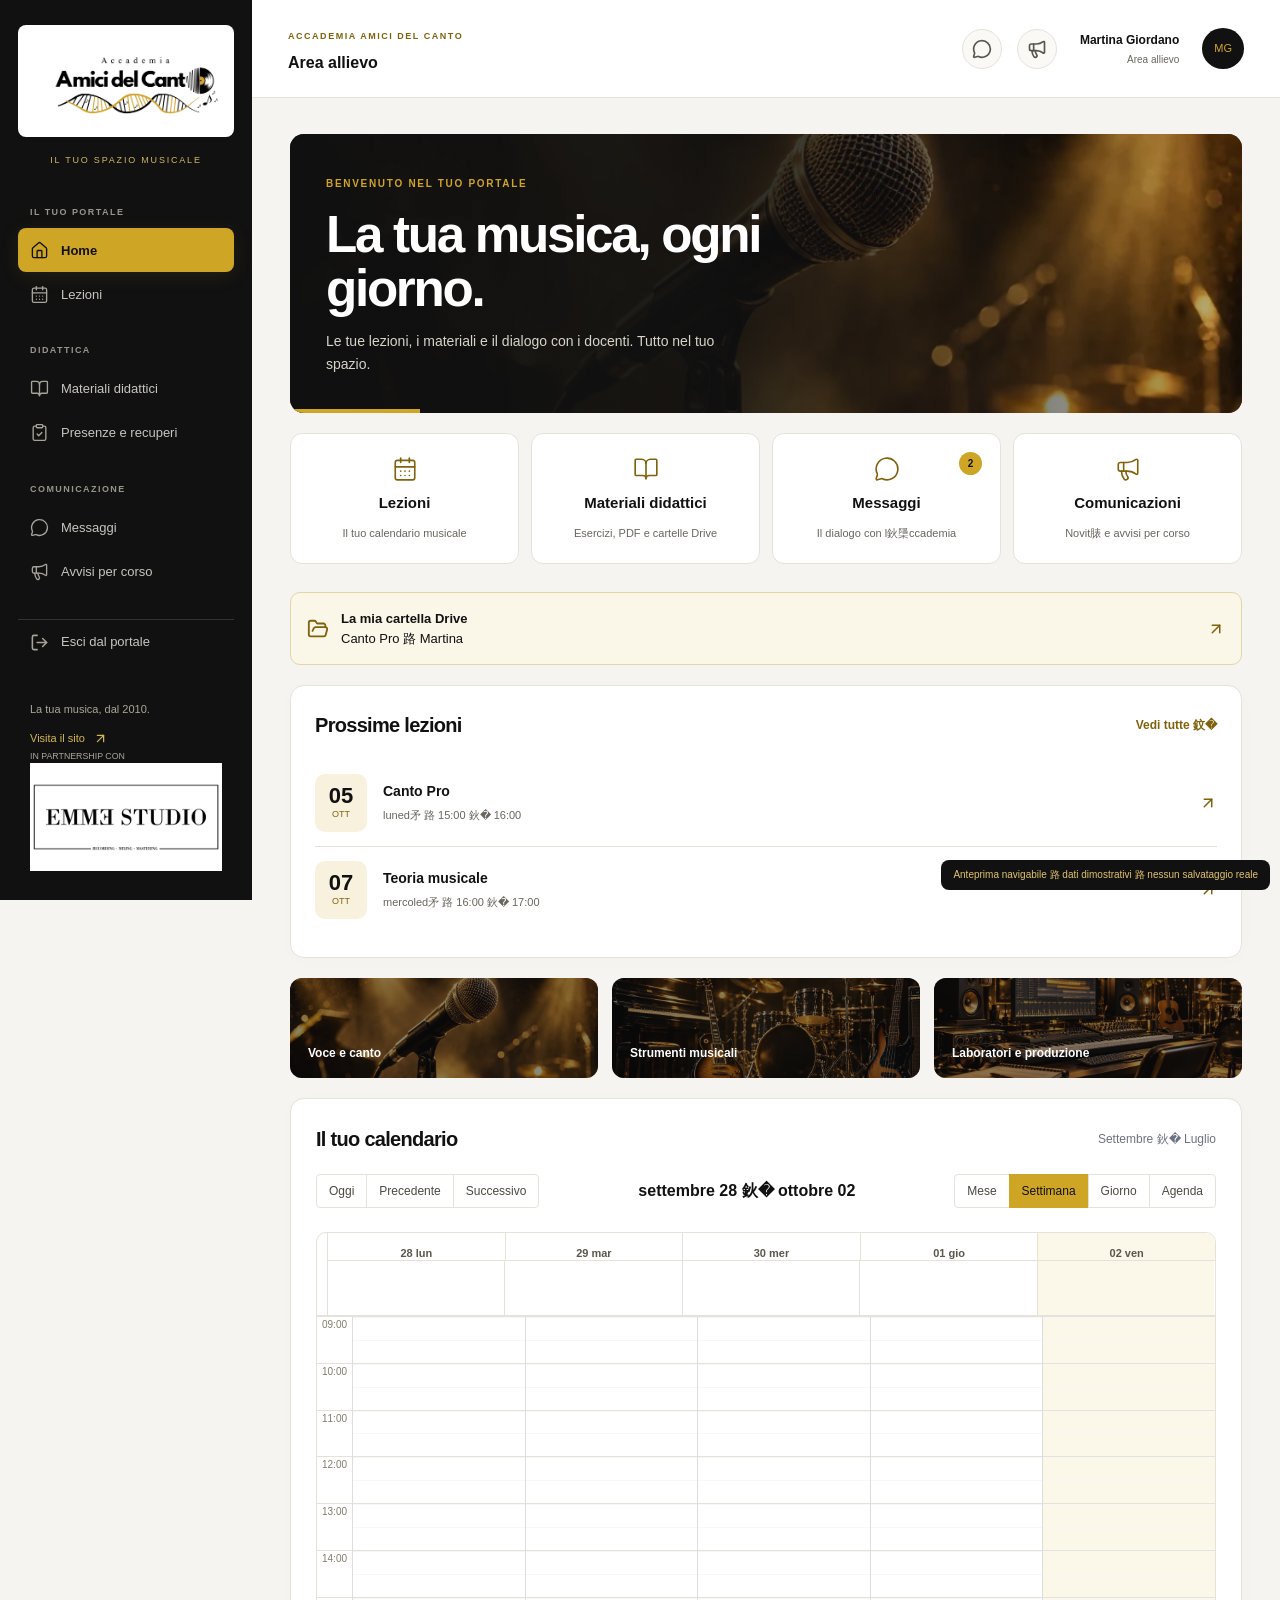
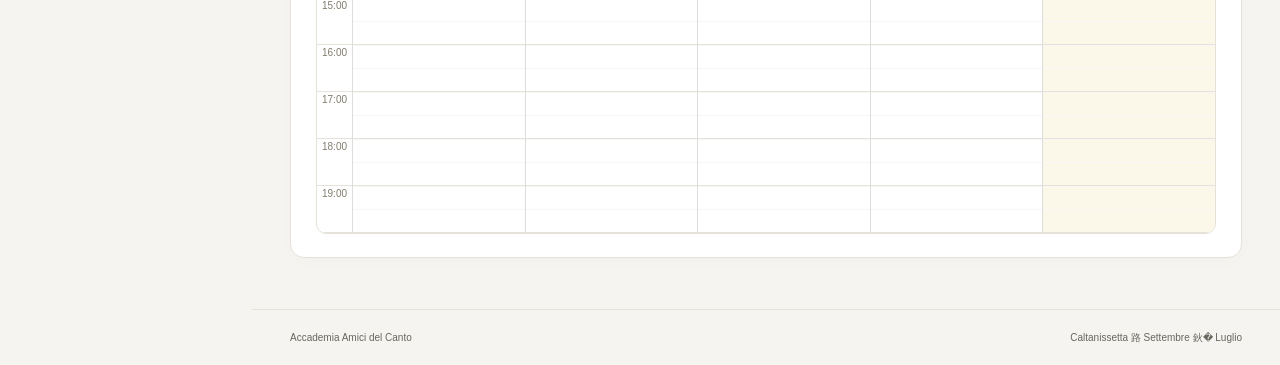
==== commit 680870e1: "Corregge navigazione anteprima portale e aggiunge sezioni dimostrative" ====
--- a/anteprima-portale/index.html
+++ b/anteprima-portale/index.html
@@ -843,4 +843,29 @@
 
 /*# sourceMappingURL=react-big-calendar.css.map */
 /*! tailwindcss v3.4.9 | MIT License | https://tailwindcss.com*/*,:after,:before{box-sizing:border-box;border:0 solid #e5e7eb}:after,:before{--tw-content:""}:host,html{line-height:1.5;-webkit-text-size-adjust:100%;-moz-tab-size:4;-o-tab-size:4;tab-size:4;font-family:ui-sans-serif,system-ui,sans-serif,Apple Color Emoji,Segoe UI Emoji,Segoe UI Symbol,Noto Color Emoji;font-feature-settings:normal;font-variation-settings:normal;-webkit-tap-highlight-color:transparent}body{line-height:inherit}hr{height:0;color:inherit;border-top-width:1px}abbr:where([title]){-webkit-text-decoration:underline dotted;text-decoration:underline dotted}h1,h2,h3,h4,h5,h6{font-size:inherit;font-weight:inherit}a{color:inherit;text-decoration:inherit}b,strong{font-weight:bolder}code,kbd,pre,samp{font-family:ui-monospace,SFMono-Regular,Menlo,Monaco,Consolas,Liberation Mono,Courier New,monospace;font-feature-settings:normal;font-variation-settings:normal;font-size:1em}small{font-size:80%}sub,sup{font-size:75%;line-height:0;position:relative;vertical-align:baseline}sub{bottom:-.25em}sup{top:-.5em}table{text-indent:0;border-color:inherit}button,input,optgroup,select,textarea{font-family:inherit;font-feature-settings:inherit;font-variation-settings:inherit;font-size:100%;font-weight:inherit;line-height:inherit;letter-spacing:inherit;color:inherit;margin:0;padding:0}button,select{text-transform:none}button,input:where([type=button]),input:where([type=reset]),input:where([type=submit]){-webkit-appearance:button;background-color:transparent;background-image:none}:-moz-focusring{outline:auto}:-moz-ui-invalid{box-shadow:none}progress{vertical-align:baseline}::-webkit-inner-spin-button,::-webkit-outer-spin-button{height:auto}[type=search]{-webkit-appearance:textfield;outline-offset:-2px}::-webkit-search-decoration{-webkit-appearance:none}::-webkit-file-upload-button{-webkit-appearance:button;font:inherit}summary{display:list-item}blockquote,dd,dl,figure,h1,h2,h3,h4,h5,h6,hr,p,pre{margin:0}fieldset{margin:0}fieldset,legend{padding:0}menu,ol,ul{list-style:none;margin:0;padding:0}dialog{padding:0}input::-moz-placeholder,textarea::-moz-placeholder{opacity:1;color:#9ca3af}input::placeholder,textarea::placeholder{opacity:1;color:#9ca3af}[role=button],button{cursor:pointer}:disabled{cursor:default}audio,canvas,embed,iframe,img,object,svg,video{display:block;vertical-align:middle}img,video{max-width:100%;height:auto}[hidden]{display:none}*,:after,:before{--tw-border-spacing-x:0;--tw-border-spacing-y:0;--tw-translate-x:0;--tw-translate-y:0;--tw-rotate:0;--tw-skew-x:0;--tw-skew-y:0;--tw-scale-x:1;--tw-scale-y:1;--tw-pan-x: ;--tw-pan-y: ;--tw-pinch-zoom: ;--tw-scroll-snap-strictness:proximity;--tw-gradient-from-position: ;--tw-gradient-via-position: ;--tw-gradient-to-position: ;--tw-ordinal: ;--tw-slashed-zero: ;--tw-numeric-figure: ;--tw-numeric-spacing: ;--tw-numeric-fraction: ;--tw-ring-inset: ;--tw-ring-offset-width:0px;--tw-ring-offset-color:#fff;--tw-ring-color:rgba(59,130,246,.5);--tw-ring-offset-shadow:0 0 #0000;--tw-ring-shadow:0 0 #0000;--tw-shadow:0 0 #0000;--tw-shadow-colored:0 0 #0000;--tw-blur: ;--tw-brightness: ;--tw-contrast: ;--tw-grayscale: ;--tw-hue-rotate: ;--tw-invert: ;--tw-saturate: ;--tw-sepia: ;--tw-drop-shadow: ;--tw-backdrop-blur: ;--tw-backdrop-brightness: ;--tw-backdrop-contrast: ;--tw-backdrop-grayscale: ;--tw-backdrop-hue-rotate: ;--tw-backdrop-invert: ;--tw-backdrop-opacity: ;--tw-backdrop-saturate: ;--tw-backdrop-sepia: ;--tw-contain-size: ;--tw-contain-layout: ;--tw-contain-paint: ;--tw-contain-style: }::backdrop{--tw-border-spacing-x:0;--tw-border-spacing-y:0;--tw-translate-x:0;--tw-translate-y:0;--tw-rotate:0;--tw-skew-x:0;--tw-skew-y:0;--tw-scale-x:1;--tw-scale-y:1;--tw-pan-x: ;--tw-pan-y: ;--tw-pinch-zoom: ;--tw-scroll-snap-strictness:proximity;--tw-gradient-from-position: ;--tw-gradient-via-position: ;--tw-gradient-to-position: ;--tw-ordinal: ;--tw-slashed-zero: ;--tw-numeric-figure: ;--tw-numeric-spacing: ;--tw-numeric-fraction: ;--tw-ring-inset: ;--tw-ring-offset-width:0px;--tw-ring-offset-color:#fff;--tw-ring-color:rgba(59,130,246,.5);--tw-ring-offset-shadow:0 0 #0000;--tw-ring-shadow:0 0 #0000;--tw-shadow:0 0 #0000;--tw-shadow-colored:0 0 #0000;--tw-blur: ;--tw-brightness: ;--tw-contrast: ;--tw-grayscale: ;--tw-hue-rotate: ;--tw-invert: ;--tw-saturate: ;--tw-sepia: ;--tw-drop-shadow: ;--tw-backdrop-blur: ;--tw-backdrop-brightness: ;--tw-backdrop-contrast: ;--tw-backdrop-grayscale: ;--tw-backdrop-hue-rotate: ;--tw-backdrop-invert: ;--tw-backdrop-opacity: ;--tw-backdrop-saturate: ;--tw-backdrop-sepia: ;--tw-contain-size: ;--tw-contain-layout: ;--tw-contain-paint: ;--tw-contain-style: }.sr-only{position:absolute;width:1px;height:1px;padding:0;margin:-1px;overflow:hidden;clip:rect(0,0,0,0);white-space:nowrap;border-width:0}.fixed{position:fixed}.absolute{position:absolute}.relative{position:relative}.inset-0{inset:0}.bottom-16{bottom:4rem}.left-0{left:0}.left-1\/2{left:50%}.right-0{right:0}.right-4{right:1rem}.top-0{top:0}.top-1\/2{top:50%}.top-3{top:.75rem}.top-4{top:1rem}.z-50{z-index:50}.m-4{margin:1rem}.m-auto{margin:auto}.mx-4{margin-left:1rem;margin-right:1rem}.my-1{margin-top:.25rem;margin-bottom:.25rem}.my-4{margin-top:1rem;margin-bottom:1rem}.mb-1{margin-bottom:.25rem}.mb-2{margin-bottom:.5rem}.mb-3{margin-bottom:.75rem}.mb-4{margin-bottom:1rem}.mb-5{margin-bottom:1.25rem}.ml-2{margin-left:.5rem}.ml-8{margin-left:2rem}.ml-auto{margin-left:auto}.mt-0{margin-top:0}.mt-0\.5{margin-top:.125rem}.mt-1{margin-top:.25rem}.mt-2{margin-top:.5rem}.mt-3{margin-top:.75rem}.mt-4{margin-top:1rem}.mt-5{margin-top:1.25rem}.mt-6{margin-top:1.5rem}.block{display:block}.flex{display:flex}.inline-flex{display:inline-flex}.table{display:table}.grid{display:grid}.hidden{display:none}.h-1\.5{height:.375rem}.h-10{height:2.5rem}.h-24{height:6rem}.h-3{height:.75rem}.h-36{height:9rem}.h-4{height:1rem}.h-5{height:1.25rem}.h-6{height:1.5rem}.h-7{height:1.75rem}.h-8{height:2rem}.h-80{height:20rem}.h-\[300px\]{height:300px}.h-\[450px\]{height:450px}.h-\[500px\]{height:500px}.h-\[75\%\]{height:75%}.h-\[800px\]{height:800px}.h-full{height:100%}.h-screen{height:100vh}.max-h-\[80vh\]{max-height:80vh}.min-h-32{min-height:8rem}.min-h-\[100px\]{min-height:100px}.min-h-\[90px\]{min-height:90px}.w-1\.5{width:.375rem}.w-1\/3{width:33.333333%}.w-10{width:2.5rem}.w-11{width:2.75rem}.w-2\/3{width:66.666667%}.w-24{width:6rem}.w-3{width:.75rem}.w-36{width:9rem}.w-4{width:1rem}.w-5{width:1.25rem}.w-6{width:1.5rem}.w-7{width:1.75rem}.w-8{width:2rem}.w-\[200px\]{width:200px}.w-\[90\%\]{width:90%}.w-fit{width:-moz-fit-content;width:fit-content}.w-full{width:100%}.w-max{width:-moz-max-content;width:max-content}.w-screen{width:100vw}.min-w-\[130px\]{min-width:130px}.max-w-md{max-width:28rem}.flex-1{flex:1 1 0%}.-translate-x-1\/2{--tw-translate-x:-50%}.-translate-x-1\/2,.-translate-y-1\/2{transform:translate(var(--tw-translate-x),var(--tw-translate-y)) rotate(var(--tw-rotate)) skewX(var(--tw-skew-x)) skewY(var(--tw-skew-y)) scaleX(var(--tw-scale-x)) scaleY(var(--tw-scale-y))}.-translate-y-1\/2{--tw-translate-y:-50%}.transform{transform:translate(var(--tw-translate-x),var(--tw-translate-y)) rotate(var(--tw-rotate)) skewX(var(--tw-skew-x)) skewY(var(--tw-skew-y)) scaleX(var(--tw-scale-x)) scaleY(var(--tw-scale-y))}@keyframes spin{to{transform:rotate(1turn)}}.animate-spin{animation:spin 1s linear infinite}.cursor-not-allowed{cursor:not-allowed}.cursor-pointer{cursor:pointer}.select-none{-webkit-user-select:none;-moz-user-select:none;user-select:none}.resize-none{resize:none}.grid-cols-1{grid-template-columns:repeat(1,minmax(0,1fr))}.flex-col{flex-direction:column}.flex-wrap{flex-wrap:wrap}.items-start{align-items:flex-start}.items-end{align-items:flex-end}.items-center{align-items:center}.justify-end{justify-content:flex-end}.justify-center{justify-content:center}.justify-between{justify-content:space-between}.gap-0\.5{gap:.125rem}.gap-1{gap:.25rem}.gap-16{gap:4rem}.gap-2{gap:.5rem}.gap-3{gap:.75rem}.gap-4{gap:1rem}.gap-5{gap:1.25rem}.gap-6{gap:1.5rem}.gap-8{gap:2rem}.space-y-3>:not([hidden])~:not([hidden]){--tw-space-y-reverse:0;margin-top:calc(.75rem*(1 - var(--tw-space-y-reverse)));margin-bottom:calc(.75rem*var(--tw-space-y-reverse))}.self-end{align-self:flex-end}.self-center{align-self:center}.overflow-x-auto{overflow-x:auto}.overflow-y-auto{overflow-y:auto}.whitespace-nowrap{white-space:nowrap}.whitespace-pre-wrap{white-space:pre-wrap}.rounded{border-radius:.25rem}.rounded-2xl{border-radius:1rem}.rounded-full{border-radius:9999px}.rounded-lg{border-radius:.5rem}.rounded-md{border-radius:.375rem}.rounded-sm{border-radius:.125rem}.\!border-2{border-width:2px!important}.border{border-width:1px}.border-2{border-width:2px}.border-b{border-bottom-width:1px}.border-l-4{border-left-width:4px}.border-t-4{border-top-width:4px}.border-dashed{border-style:dashed}.border-none{border-style:none}.\!border-red-300{--tw-border-opacity:1!important;border-color:rgb(252 165 165/var(--tw-border-opacity))!important}.border-blue-400{--tw-border-opacity:1;border-color:rgb(96 165 250/var(--tw-border-opacity))}.border-gray-100{--tw-border-opacity:1;border-color:rgb(243 244 246/var(--tw-border-opacity))}.border-gray-200{--tw-border-opacity:1;border-color:rgb(229 231 235/var(--tw-border-opacity))}.border-gray-300{--tw-border-opacity:1;border-color:rgb(209 213 219/var(--tw-border-opacity))}.border-l-blue-500{--tw-border-opacity:1;border-left-color:rgb(59 130 246/var(--tw-border-opacity))}.border-l-orange-500{--tw-border-opacity:1;border-left-color:rgb(249 115 22/var(--tw-border-opacity))}.border-l-purple-500{--tw-border-opacity:1;border-left-color:rgb(168 85 247/var(--tw-border-opacity))}.border-l-red-500{--tw-border-opacity:1;border-left-color:rgb(239 68 68/var(--tw-border-opacity))}.\!bg-green-50{--tw-bg-opacity:1!important;background-color:rgb(240 253 244/var(--tw-bg-opacity))!important}.\!bg-lamaPurpleLight{--tw-bg-opacity:1!important;background-color:rgb(244 241 232/var(--tw-bg-opacity))!important}.bg-amber-100{--tw-bg-opacity:1;background-color:rgb(254 243 199/var(--tw-bg-opacity))}.bg-amber-50{--tw-bg-opacity:1;background-color:rgb(255 251 235/var(--tw-bg-opacity))}.bg-black{--tw-bg-opacity:1;background-color:rgb(0 0 0/var(--tw-bg-opacity))}.bg-black\/50{background-color:rgba(0,0,0,.5)}.bg-blue-100{--tw-bg-opacity:1;background-color:rgb(219 234 254/var(--tw-bg-opacity))}.bg-blue-400{--tw-bg-opacity:1;background-color:rgb(96 165 250/var(--tw-bg-opacity))}.bg-blue-500{--tw-bg-opacity:1;background-color:rgb(59 130 246/var(--tw-bg-opacity))}.bg-emerald-100{--tw-bg-opacity:1;background-color:rgb(209 250 229/var(--tw-bg-opacity))}.bg-fuchsia-100{--tw-bg-opacity:1;background-color:rgb(250 232 255/var(--tw-bg-opacity))}.bg-gray-100{--tw-bg-opacity:1;background-color:rgb(243 244 246/var(--tw-bg-opacity))}.bg-gray-200{--tw-bg-opacity:1;background-color:rgb(229 231 235/var(--tw-bg-opacity))}.bg-green-100{--tw-bg-opacity:1;background-color:rgb(220 252 231/var(--tw-bg-opacity))}.bg-green-50{--tw-bg-opacity:1;background-color:rgb(240 253 244/var(--tw-bg-opacity))}.bg-green-500{--tw-bg-opacity:1;background-color:rgb(34 197 94/var(--tw-bg-opacity))}.bg-green-600{--tw-bg-opacity:1;background-color:rgb(22 163 74/var(--tw-bg-opacity))}.bg-indigo-100{--tw-bg-opacity:1;background-color:rgb(224 231 255/var(--tw-bg-opacity))}.bg-lamaPurple{--tw-bg-opacity:1;background-color:rgb(216 196 139/var(--tw-bg-opacity))}.bg-lamaPurpleLight{--tw-bg-opacity:1;background-color:rgb(244 241 232/var(--tw-bg-opacity))}.bg-lamaSky{--tw-bg-opacity:1;background-color:rgb(233 216 156/var(--tw-bg-opacity))}.bg-lamaSkyLight{--tw-bg-opacity:1;background-color:rgb(250 246 233/var(--tw-bg-opacity))}.bg-lamaYellow{--tw-bg-opacity:1;background-color:rgb(207 165 38/var(--tw-bg-opacity))}.bg-lamaYellowLight{--tw-bg-opacity:1;background-color:rgb(251 247 235/var(--tw-bg-opacity))}.bg-lime-100{--tw-bg-opacity:1;background-color:rgb(236 252 203/var(--tw-bg-opacity))}.bg-orange-100{--tw-bg-opacity:1;background-color:rgb(255 237 213/var(--tw-bg-opacity))}.bg-orange-500{--tw-bg-opacity:1;background-color:rgb(249 115 22/var(--tw-bg-opacity))}.bg-pink-100{--tw-bg-opacity:1;background-color:rgb(252 231 243/var(--tw-bg-opacity))}.bg-pink-50{--tw-bg-opacity:1;background-color:rgb(253 242 248/var(--tw-bg-opacity))}.bg-purple-100{--tw-bg-opacity:1;background-color:rgb(243 232 255/var(--tw-bg-opacity))}.bg-purple-500{--tw-bg-opacity:1;background-color:rgb(168 85 247/var(--tw-bg-opacity))}.bg-red-100{--tw-bg-opacity:1;background-color:rgb(254 226 226/var(--tw-bg-opacity))}.bg-red-500{--tw-bg-opacity:1;background-color:rgb(239 68 68/var(--tw-bg-opacity))}.bg-red-700{--tw-bg-opacity:1;background-color:rgb(185 28 28/var(--tw-bg-opacity))}.bg-rose-100{--tw-bg-opacity:1;background-color:rgb(255 228 230/var(--tw-bg-opacity))}.bg-sky-100{--tw-bg-opacity:1;background-color:rgb(224 242 254/var(--tw-bg-opacity))}.bg-slate-100{--tw-bg-opacity:1;background-color:rgb(241 245 249/var(--tw-bg-opacity))}.bg-slate-200{--tw-bg-opacity:1;background-color:rgb(226 232 240/var(--tw-bg-opacity))}.bg-teal-100{--tw-bg-opacity:1;background-color:rgb(204 251 241/var(--tw-bg-opacity))}.bg-transparent{background-color:transparent}.bg-violet-100{--tw-bg-opacity:1;background-color:rgb(237 233 254/var(--tw-bg-opacity))}.bg-white{--tw-bg-opacity:1;background-color:rgb(255 255 255/var(--tw-bg-opacity))}.bg-yellow-100{--tw-bg-opacity:1;background-color:rgb(254 249 195/var(--tw-bg-opacity))}.bg-yellow-500{--tw-bg-opacity:1;background-color:rgb(234 179 8/var(--tw-bg-opacity))}.bg-opacity-50{--tw-bg-opacity:0.5}.bg-opacity-60{--tw-bg-opacity:0.6}.object-cover{-o-object-fit:cover;object-fit:cover}.p-2{padding:.5rem}.p-3{padding:.75rem}.p-4{padding:1rem}.p-5{padding:1.25rem}.p-6{padding:1.5rem}.p-8{padding:2rem}.p-\[10px\]{padding:10px}.px-2{padding-left:.5rem;padding-right:.5rem}.px-2\.5{padding-left:.625rem;padding-right:.625rem}.px-3{padding-left:.75rem;padding-right:.75rem}.px-4{padding-left:1rem;padding-right:1rem}.py-0\.5{padding-top:.125rem;padding-bottom:.125rem}.py-1{padding-top:.25rem;padding-bottom:.25rem}.py-10{padding-top:2.5rem;padding-bottom:2.5rem}.py-2{padding-top:.5rem;padding-bottom:.5rem}.py-4{padding-top:1rem;padding-bottom:1rem}.py-6{padding-top:1.5rem;padding-bottom:1.5rem}.py-8{padding-top:2rem;padding-bottom:2rem}.pb-3{padding-bottom:.75rem}.text-left{text-align:left}.text-center{text-align:center}.text-2xl{font-size:1.5rem;line-height:2rem}.text-3xl{font-size:1.875rem;line-height:2.25rem}.text-4xl{font-size:2.25rem;line-height:2.5rem}.text-\[10px\]{font-size:10px}.text-lg{font-size:1.125rem;line-height:1.75rem}.text-sm{font-size:.875rem;line-height:1.25rem}.text-xl{font-size:1.25rem;line-height:1.75rem}.text-xs{font-size:.75rem;line-height:1rem}.\!font-bold{font-weight:700!important}.font-bold{font-weight:700}.font-medium{font-weight:500}.font-semibold{font-weight:600}.uppercase{text-transform:uppercase}.capitalize{text-transform:capitalize}.text-amber-600{--tw-text-opacity:1;color:rgb(217 119 6/var(--tw-text-opacity))}.text-amber-700{--tw-text-opacity:1;color:rgb(180 83 9/var(--tw-text-opacity))}.text-blue-500{--tw-text-opacity:1;color:rgb(59 130 246/var(--tw-text-opacity))}.text-blue-600{--tw-text-opacity:1;color:rgb(37 99 235/var(--tw-text-opacity))}.text-blue-700{--tw-text-opacity:1;color:rgb(29 78 216/var(--tw-text-opacity))}.text-emerald-700{--tw-text-opacity:1;color:rgb(4 120 87/var(--tw-text-opacity))}.text-fuchsia-700{--tw-text-opacity:1;color:rgb(162 28 175/var(--tw-text-opacity))}.text-gray-300{--tw-text-opacity:1;color:rgb(209 213 219/var(--tw-text-opacity))}.text-gray-400{--tw-text-opacity:1;color:rgb(156 163 175/var(--tw-text-opacity))}.text-gray-500{--tw-text-opacity:1;color:rgb(107 114 128/var(--tw-text-opacity))}.text-gray-600{--tw-text-opacity:1;color:rgb(75 85 99/var(--tw-text-opacity))}.text-gray-700{--tw-text-opacity:1;color:rgb(55 65 81/var(--tw-text-opacity))}.text-green-600{--tw-text-opacity:1;color:rgb(22 163 74/var(--tw-text-opacity))}.text-green-700{--tw-text-opacity:1;color:rgb(21 128 61/var(--tw-text-opacity))}.text-indigo-700{--tw-text-opacity:1;color:rgb(67 56 202/var(--tw-text-opacity))}.text-lime-700{--tw-text-opacity:1;color:rgb(77 124 15/var(--tw-text-opacity))}.text-orange-600{--tw-text-opacity:1;color:rgb(234 88 12/var(--tw-text-opacity))}.text-orange-700{--tw-text-opacity:1;color:rgb(194 65 12/var(--tw-text-opacity))}.text-pink-700{--tw-text-opacity:1;color:rgb(190 24 93/var(--tw-text-opacity))}.text-purple-700{--tw-text-opacity:1;color:rgb(126 34 206/var(--tw-text-opacity))}.text-red-400{--tw-text-opacity:1;color:rgb(248 113 113/var(--tw-text-opacity))}.text-red-500{--tw-text-opacity:1;color:rgb(239 68 68/var(--tw-text-opacity))}.text-red-600{--tw-text-opacity:1;color:rgb(220 38 38/var(--tw-text-opacity))}.text-red-700{--tw-text-opacity:1;color:rgb(185 28 28/var(--tw-text-opacity))}.text-rose-700{--tw-text-opacity:1;color:rgb(190 18 60/var(--tw-text-opacity))}.text-sky-700{--tw-text-opacity:1;color:rgb(3 105 161/var(--tw-text-opacity))}.text-teal-700{--tw-text-opacity:1;color:rgb(15 118 110/var(--tw-text-opacity))}.text-violet-700{--tw-text-opacity:1;color:rgb(109 40 217/var(--tw-text-opacity))}.text-white{--tw-text-opacity:1;color:rgb(255 255 255/var(--tw-text-opacity))}.text-yellow-700{--tw-text-opacity:1;color:rgb(161 98 7/var(--tw-text-opacity))}.underline{text-decoration-line:underline}.opacity-100{opacity:1}.opacity-25{opacity:.25}.opacity-60{opacity:.6}.opacity-75{opacity:.75}.shadow-lg{--tw-shadow:0 10px 15px -3px rgba(0,0,0,.1),0 4px 6px -4px rgba(0,0,0,.1);--tw-shadow-colored:0 10px 15px -3px var(--tw-shadow-color),0 4px 6px -4px var(--tw-shadow-color);box-shadow:var(--tw-ring-offset-shadow,0 0 #0000),var(--tw-ring-shadow,0 0 #0000),var(--tw-shadow)}.outline-none{outline:2px solid transparent;outline-offset:2px}.ring-1{--tw-ring-offset-shadow:var(--tw-ring-inset) 0 0 0 var(--tw-ring-offset-width) var(--tw-ring-offset-color);--tw-ring-shadow:var(--tw-ring-inset) 0 0 0 calc(1px + var(--tw-ring-offset-width)) var(--tw-ring-color)}.ring-1,.ring-\[1\.5px\]{box-shadow:var(--tw-ring-offset-shadow),var(--tw-ring-shadow),var(--tw-shadow,0 0 #0000)}.ring-\[1\.5px\]{--tw-ring-offset-shadow:var(--tw-ring-inset) 0 0 0 var(--tw-ring-offset-width) var(--tw-ring-offset-color);--tw-ring-shadow:var(--tw-ring-inset) 0 0 0 calc(1.5px + var(--tw-ring-offset-width)) var(--tw-ring-color)}.ring-gray-300{--tw-ring-opacity:1;--tw-ring-color:rgb(209 213 219/var(--tw-ring-opacity))}.filter{filter:var(--tw-blur) var(--tw-brightness) var(--tw-contrast) var(--tw-grayscale) var(--tw-hue-rotate) var(--tw-invert) var(--tw-saturate) var(--tw-sepia) var(--tw-drop-shadow)}.transition-all{transition-property:all;transition-timing-function:cubic-bezier(.4,0,.2,1);transition-duration:.15s}.transition-colors{transition-property:color,background-color,border-color,text-decoration-color,fill,stroke;transition-timing-function:cubic-bezier(.4,0,.2,1);transition-duration:.15s}.transition-opacity{transition-property:opacity;transition-timing-function:cubic-bezier(.4,0,.2,1);transition-duration:.15s}.transition-shadow{transition-property:box-shadow;transition-timing-function:cubic-bezier(.4,0,.2,1);transition-duration:.15s}.transition-transform{transition-property:transform;transition-timing-function:cubic-bezier(.4,0,.2,1);transition-duration:.15s}.duration-300{transition-duration:.3s}:root{--gold:#cfa526;--gold-dark:#80620d;--ink:#111;--paper:#fff;--canvas:#f5f4f0;--line:#e5e2d9;--muted:#69665e}*{box-sizing:border-box}body{margin:0;background:var(--canvas);color:var(--ink);font-family:Arial,Helvetica,sans-serif}a,button,input,select,textarea{touch-action:manipulation;transition:background-color .2s,border-color .2s,box-shadow .2s,transform .2s}button{cursor:pointer}button:disabled{cursor:wait}a:focus-visible,button:focus-visible,summary:focus-visible{outline:3px solid var(--gold);outline-offset:4px}input:focus,select:focus,textarea:focus{outline:none;border-color:var(--gold)!important;box-shadow:0 0 0 3px #cfa52622}input,select,textarea{border-radius:9px;font:inherit;background:#fff;max-width:100%;accent-color:var(--gold)}textarea{min-height:100px;resize:vertical}input:not([type=checkbox]):not([type=radio]):not([type=file]):not([type=hidden]),select{min-height:44px}label{font-size:14px;font-weight:500;color:#4c4941}input[type=checkbox]{margin-right:8px;width:16px;height:16px;vertical-align:middle}h1,h2,h3{letter-spacing:-.035em}main>h1{font-weight:700;line-height:1.1;font-size:clamp(28px,3vw,42px)!important;margin:10px 0 20px}main{max-width:1500px;width:100%;margin:auto}summary{cursor:pointer;font-weight:600;padding:8px 0;list-style-position:inside}details[open]>summary{margin-bottom:16px;color:var(--gold-dark)}details[open]{animation:card-arrive .25s ease}details[open]>form{padding-top:6px}table{border-collapse:collapse}th{text-transform:uppercase;font-size:11px;letter-spacing:.08em;color:var(--muted);background:#faf9f6}td,th{padding:16px 12px}tr{border-color:var(--line)!important}dialog{border:0;border-radius:16px}.bg-white.rounded,.bg-white.rounded-lg,.bg-white.rounded-md{border:1px solid var(--line);border-radius:14px;box-shadow:0 3px 20px #11111104}.academy-content main>details,.academy-content main>div.bg-white,.academy-content main>section{border:1px solid var(--line);border-radius:14px}.academy-content main{animation:card-arrive .35s ease}.academy-content form>button:last-child{background:var(--ink);color:#fff;border-radius:9px;font-size:14px;font-weight:600;min-height:44px;align-self:flex-start;padding:11px 24px}.academy-content form>button:last-child:hover{background:var(--gold);color:var(--ink);transform:translateY(-2px)}.academy-content a.underline{color:var(--gold-dark)}.academy-content a.bg-black{background:var(--gold);color:var(--ink);font-weight:600;border-radius:9px}.academy-content a.bg-black:hover{background:#e1bc4b;transform:translateY(-2px)}.academy-content main>nav a{display:flex;align-items:center;min-height:46px}.academy-content main>nav{gap:12px;margin-bottom:8px}.academy-content .bg-blue-400,.academy-content .bg-blue-500{background:var(--gold);color:var(--ink)}.academy-shell{display:flex;min-height:100dvh}.academy-sidebar{position:fixed;top:0;bottom:0;left:0;width:252px;background:var(--ink);color:#fff;padding:25px 18px;display:flex;flex-direction:column;z-index:30;overflow-y:auto}.academy-brand{display:block;background:#fff;padding:12px;border-radius:8px;margin-bottom:17px}.academy-brand img{width:100%;height:auto}.academy-sidebar-label{font-size:9px;letter-spacing:.2em;color:#d1b765;text-align:center;margin:0 0 18px}.academy-nav{display:flex;flex-direction:column;gap:8px}.academy-nav-title{font-size:9px;letter-spacing:.16em;color:#97948b;margin:20px 12px 9px;font-weight:600}.academy-nav-link{display:flex;align-items:center;gap:12px;padding:12px;border-radius:8px;color:#c7c5be;text-decoration:none;font-size:13px;font-weight:500;min-height:44px;width:100%;text-align:left}.academy-nav-link svg{flex-shrink:0;color:#a6a399}.academy-nav-link:hover{background:#25231d;color:#fff;transform:translateX(3px)}.academy-nav-link.is-active{background:var(--gold);color:var(--ink);font-weight:700;box-shadow:0 4px 20px #cfa5261a}.academy-nav-link.is-active svg{color:var(--ink)}.academy-logout{margin-top:18px;border-top:1px solid #34322b;border-radius:0;background:transparent}.academy-sidebar-footer{margin-top:auto;padding:30px 12px 4px;font-size:11px;color:#aaa69a}.academy-sidebar-footer a{display:flex;align-items:center;gap:8px;color:#d3b751;margin-top:13px;text-decoration:none}.academy-workspace{margin-left:252px;width:calc(100% - 252px);min-width:0;display:flex;flex-direction:column}.academy-topbar{display:flex;align-items:center;justify-content:space-between;gap:18px;background:#fff;border-bottom:1px solid var(--line);padding:22px 36px;min-height:90px}.academy-eyebrow{font-size:9px;letter-spacing:.17em;color:var(--gold-dark);font-weight:700}.academy-topbar p{font-weight:600;font-size:16px;margin:5px 0 0}.academy-account{display:flex;align-items:center;gap:15px}.academy-icon-button{display:grid;place-items:center;width:40px;height:40px;border:1px solid var(--line);border-radius:50%;background:#faf9f6;color:#59564c}.academy-icon-button:hover{background:#f5eac6;border-color:var(--gold)}.academy-account-name{font-size:12px;font-weight:600;text-align:right;margin:0 8px}.academy-account-name small{display:block;font-size:10px;font-weight:400;color:var(--muted);margin-top:3px}.academy-content{padding:20px 22px 35px;flex:1;min-width:0}.academy-footer{display:flex;justify-content:space-between;gap:20px;border-top:1px solid var(--line);padding:20px 38px;font-size:10px;color:var(--muted)}.academy-mobile-toggle,.academy-overlay{display:none}.academy-skip{position:fixed;left:-10000px;top:12px;z-index:100;padding:12px;background:#fff}.academy-skip:focus{left:12px}.academy-welcome{position:relative;background:#111!important;color:#fff;border-radius:16px;overflow:hidden;min-height:245px;padding:36px!important;display:flex;align-items:center;border:0!important}.academy-welcome:before{content:"";position:absolute;inset:0;background:linear-gradient(90deg,#111,#111e 43%,#1112),url([data-uri]) 100%/cover no-repeat;opacity:.85}.academy-welcome-copy{position:relative;max-width:590px;z-index:1}.academy-welcome .academy-eyebrow{color:var(--gold);font-size:10px}.academy-welcome h1{font-size:clamp(30px,4vw,52px);font-weight:700;line-height:1.05;margin:14px 0;letter-spacing:-.045em}.academy-welcome p{font-size:14px;color:#d7d4ca;max-width:400px;line-height:1.7}.academy-welcome-line{position:absolute;bottom:0;left:0;width:130px;height:4px;background:var(--gold)}.academy-quickgrid{display:grid;grid-template-columns:repeat(4,minmax(0,1fr));gap:14px}.academy-quickcard{padding:22px;background:#fff;border:1px solid var(--line);border-radius:12px;text-decoration:none;display:flex;flex-direction:column;gap:10px;min-height:138px;position:relative;overflow:hidden}.academy-quickcard:hover{transform:translateY(-4px);border-color:var(--gold);box-shadow:0 12px 28px #11111109}.academy-quickcard>svg{color:var(--gold-dark)}.academy-quickcard strong{font-size:15px}.academy-quickcard span{font-size:11px;color:var(--muted)}.academy-quickcard b{position:absolute;top:18px;right:18px;border-radius:50%;min-width:23px;height:23px;background:var(--gold);text-align:center;padding:4px;font-size:10px}.academy-section-heading{display:flex;align-items:center;justify-content:space-between;gap:14px;margin-bottom:20px}.academy-section-heading h2{font-size:20px;font-weight:600}.academy-section-heading a{font-size:12px;font-weight:600;color:var(--gold-dark)}.academy-next-lesson{display:flex;align-items:center;gap:16px;border-bottom:1px solid var(--line);padding:14px 0;text-decoration:none}.academy-next-lesson:last-child{border-bottom:0}.academy-datebox{background:#f7f1de;border-radius:10px;width:52px;height:58px;display:flex;flex-direction:column;align-items:center;justify-content:center;flex-shrink:0}.academy-datebox strong{font-size:22px;line-height:1.1}.academy-datebox small{font-size:9px;text-transform:uppercase;color:var(--gold-dark)}.academy-next-lesson p{font-size:14px;font-weight:600}.academy-next-lesson span{font-size:11px;color:var(--muted)}.academy-next-lesson>svg{margin-left:auto;color:var(--gold-dark)}.academy-drive-link{display:flex;align-items:center;gap:12px;border:1px solid #e4d5a4;background:#faf6e8;border-radius:10px;padding:16px;text-decoration:none;font-size:13px}.academy-drive-link:hover{background:#f4e8c4}.academy-drive-link svg{color:var(--gold-dark)}.academy-calendar-panel{height:760px;padding:25px!important}.academy-course-strip{display:grid;grid-template-columns:repeat(3,minmax(0,1fr));gap:14px}.academy-course-photo{height:100px;border-radius:12px;position:relative;overflow:hidden;background:#111}.academy-course-photo img{width:100%;height:100%;-o-object-fit:cover;object-fit:cover;opacity:.5;transition:transform .5s}.academy-course-photo:hover img{transform:scale(1.06)}.academy-course-photo span{position:absolute;bottom:16px;left:18px;color:#fff;font-size:12px;font-weight:600}.rbc-calendar{font-family:inherit}.rbc-toolbar{gap:12px;margin-bottom:24px!important}.rbc-toolbar-label{font-weight:600;font-size:16px}.rbc-toolbar button{border:1px solid var(--line)!important;background:#fff!important;color:#4c4941!important;padding:9px 12px!important;font-size:12px!important;box-shadow:none!important}.rbc-toolbar button:hover{background:#f8f2dd!important}.rbc-toolbar button.rbc-active{background:var(--gold)!important;color:var(--ink)!important;border-color:var(--gold)!important}.rbc-month-view,.rbc-time-view{border:1px solid var(--line)!important;border-radius:10px;overflow:hidden}.rbc-header{padding:12px 4px!important;font-size:11px;color:#5b574c;border-color:var(--line)!important}.rbc-today{background:#fcf8e9!important}.rbc-off-range-bg{background:#f7f6f2!important}.rbc-day-bg,.rbc-month-row,.rbc-time-content,.rbc-time-header-content,.rbc-timeslot-group{border-color:var(--line)!important}.rbc-time-gutter{font-size:10px;color:#817c6c}.rbc-event{background:#e9d89c!important;color:#302914!important;border:1px solid #cdb56a!important;border-radius:6px!important;padding:4px 7px!important;font-size:11px!important}.rbc-event-label{font-size:9px!important;color:#66562d}.rbc-current-time-indicator,.rbc-selected{background:var(--gold)!important}.rbc-agenda-view{font-size:12px}.react-calendar{border:0!important;font-family:inherit!important;width:100%!important}.react-calendar__tile--active{background:var(--gold)!important;color:#111!important;border-radius:6px}.react-calendar__tile--now{background:#f6edcd!important}.react-calendar__navigation button{border-radius:6px}.react-calendar__month-view__weekdays{font-size:10px}.Toastify__toast{font-family:inherit!important;border-radius:10px!important}.academy-login{min-height:100dvh;display:grid;grid-template-columns:1.1fr 1fr;background:#fff}.academy-login-art{background:linear-gradient(0deg,#111e,#1115),url([data-uri]) 50%/cover;padding:clamp(30px,5vw,80px);display:flex;flex-direction:column;justify-content:flex-end;position:relative;color:#fff}.academy-login-art .academy-eyebrow{color:var(--gold)}.academy-login-art h2{font-size:clamp(36px,5vw,66px);font-weight:700;line-height:1.03;margin:18px 0}.academy-login-art p{color:#dedbd3;font-size:14px;line-height:1.8;max-width:420px}.academy-login-form{display:flex;flex-direction:column;justify-content:center;padding:clamp(25px,6vw,90px)}.academy-login-logo{width:260px;height:auto;margin-bottom:38px}.academy-login-form h1{font-size:30px;font-weight:700;margin:8px 0}.academy-login-form .login-subtitle{font-size:14px;color:var(--muted);margin-bottom:24px}.academy-login-form button[type=submit]{background:var(--gold)!important;color:#111!important;font-weight:600;padding:14px!important;margin-top:16px!important}.academy-login-form button[type=submit]:hover{background:#dfb843!important}.academy-login-note{font-size:11px;color:var(--muted);margin-top:25px}.academy-login-back{margin-top:30px;font-size:12px;color:var(--gold-dark)}@keyframes card-arrive{0%{opacity:0;transform:translateY(12px)}to{opacity:1;transform:translateY(0)}}@media(max-width:1100px){.academy-sidebar{width:220px;padding:20px 14px}.academy-workspace{margin-left:220px;width:calc(100% - 220px)}.academy-topbar{padding:20px 25px}.academy-quickgrid{grid-template-columns:repeat(2,minmax(0,1fr))}.academy-account-name{display:none}.academy-content{padding:14px 12px 28px}}@media(max-width:760px){.academy-sidebar{transform:translateX(-100%);transition:transform .25s;width:260px;padding-top:70px}.academy-sidebar.is-open{transform:translateX(0)}.academy-workspace{margin-left:0;width:100%}.academy-mobile-toggle{display:grid;place-items:center;position:fixed;left:16px;top:22px;width:42px;height:42px;border:1px solid #ded8c3;background:#fff;border-radius:9px;color:#111;z-index:50}.academy-overlay{display:block;position:fixed;inset:0;background:#0008;z-index:25}.academy-topbar{padding:18px 16px 18px 72px;min-height:85px}.academy-topbar .academy-eyebrow{display:none}.academy-topbar p{font-size:13px}.academy-account{gap:8px}.academy-icon-button{width:34px;height:34px}.academy-content{padding:10px 0 25px}.academy-content main{padding:16px!important}.academy-welcome{padding:25px!important;min-height:220px}.academy-welcome p{font-size:12px}.academy-quickcard{padding:18px;min-height:125px}.academy-quickgrid{gap:10px}.academy-course-strip{gap:8px}.academy-course-photo{height:85px}.academy-course-photo span{font-size:10px;left:12px;bottom:12px}.academy-calendar-panel{height:650px;padding:14px!important}.rbc-toolbar{justify-content:center!important}.rbc-toolbar-label{flex-basis:100%;order:-1;font-size:14px}.rbc-toolbar button{padding:8px 9px!important;font-size:10px!important}.academy-footer{padding:18px 20px;flex-direction:column;gap:5px}.academy-login{grid-template-columns:1fr}.academy-login-art{min-height:220px;padding:30px}.academy-login-art h2{font-size:36px}.academy-login-art p{display:none}.academy-login-form{padding:35px 25px}.academy-login-logo{width:220px;margin-bottom:24px}td,th{padding:12px 8px}}@media(prefers-reduced-motion:reduce){*,:after,:before{animation:none!important;transition:none!important;scroll-behavior:auto!important}.academy-nav-link:hover,.academy-quickcard:hover{transform:none}}.after\:absolute:after{content:var(--tw-content);position:absolute}.after\:left-\[2px\]:after{content:var(--tw-content);left:2px}.after\:top-\[2px\]:after{content:var(--tw-content);top:2px}.after\:h-5:after{content:var(--tw-content);height:1.25rem}.after\:w-5:after{content:var(--tw-content);width:1.25rem}.after\:rounded-full:after{content:var(--tw-content);border-radius:9999px}.after\:bg-white:after{content:var(--tw-content);--tw-bg-opacity:1;background-color:rgb(255 255 255/var(--tw-bg-opacity))}.after\:transition-all:after{content:var(--tw-content);transition-property:all;transition-timing-function:cubic-bezier(.4,0,.2,1);transition-duration:.15s}.after\:content-\[\'\'\]:after{--tw-content:"";content:var(--tw-content)}.last\:border-none:last-child{border-style:none}.odd\:border-t-lamaSky:nth-child(odd){--tw-border-opacity:1;border-top-color:rgb(233 216 156/var(--tw-border-opacity))}.odd\:bg-lamaPurple:nth-child(odd){--tw-bg-opacity:1;background-color:rgb(216 196 139/var(--tw-bg-opacity))}.odd\:bg-lamaSkyLight:nth-child(odd){--tw-bg-opacity:1;background-color:rgb(250 246 233/var(--tw-bg-opacity))}.even\:border-t-lamaPurple:nth-child(2n){--tw-border-opacity:1;border-top-color:rgb(216 196 139/var(--tw-border-opacity))}.even\:bg-lamaPurpleLight:nth-child(2n){--tw-bg-opacity:1;background-color:rgb(244 241 232/var(--tw-bg-opacity))}.even\:bg-lamaYellow:nth-child(2n){--tw-bg-opacity:1;background-color:rgb(207 165 38/var(--tw-bg-opacity))}.even\:bg-slate-50:nth-child(2n){--tw-bg-opacity:1;background-color:rgb(248 250 252/var(--tw-bg-opacity))}.focus-within\:ring-2:focus-within{--tw-ring-offset-shadow:var(--tw-ring-inset) 0 0 0 var(--tw-ring-offset-width) var(--tw-ring-offset-color);--tw-ring-shadow:var(--tw-ring-inset) 0 0 0 calc(2px + var(--tw-ring-offset-width)) var(--tw-ring-color);box-shadow:var(--tw-ring-offset-shadow),var(--tw-ring-shadow),var(--tw-shadow,0 0 #0000)}.focus-within\:ring-lamaPurple:focus-within{--tw-ring-opacity:1;--tw-ring-color:rgb(216 196 139/var(--tw-ring-opacity))}.hover\:scale-105:hover{--tw-scale-x:1.05;--tw-scale-y:1.05;transform:translate(var(--tw-translate-x),var(--tw-translate-y)) rotate(var(--tw-rotate)) skewX(var(--tw-skew-x)) skewY(var(--tw-skew-y)) scaleX(var(--tw-scale-x)) scaleY(var(--tw-scale-y))}.hover\:bg-amber-50:hover{--tw-bg-opacity:1;background-color:rgb(255 251 235/var(--tw-bg-opacity))}.hover\:bg-blue-50:hover{--tw-bg-opacity:1;background-color:rgb(239 246 255/var(--tw-bg-opacity))}.hover\:bg-blue-500:hover{--tw-bg-opacity:1;background-color:rgb(59 130 246/var(--tw-bg-opacity))}.hover\:bg-blue-600:hover{--tw-bg-opacity:1;background-color:rgb(37 99 235/var(--tw-bg-opacity))}.hover\:bg-gray-100:hover{--tw-bg-opacity:1;background-color:rgb(243 244 246/var(--tw-bg-opacity))}.hover\:bg-gray-200:hover{--tw-bg-opacity:1;background-color:rgb(229 231 235/var(--tw-bg-opacity))}.hover\:bg-gray-300:hover{--tw-bg-opacity:1;background-color:rgb(209 213 219/var(--tw-bg-opacity))}.hover\:bg-green-600:hover{--tw-bg-opacity:1;background-color:rgb(22 163 74/var(--tw-bg-opacity))}.hover\:bg-green-700:hover{--tw-bg-opacity:1;background-color:rgb(21 128 61/var(--tw-bg-opacity))}.hover\:bg-lamaPurpleLight:hover{--tw-bg-opacity:1;background-color:rgb(244 241 232/var(--tw-bg-opacity))}.hover\:bg-red-800:hover{--tw-bg-opacity:1;background-color:rgb(153 27 27/var(--tw-bg-opacity))}.hover\:bg-slate-300:hover{--tw-bg-opacity:1;background-color:rgb(203 213 225/var(--tw-bg-opacity))}.hover\:bg-yellow-200:hover{--tw-bg-opacity:1;background-color:rgb(254 240 138/var(--tw-bg-opacity))}.hover\:bg-opacity-80:hover{--tw-bg-opacity:0.8}.hover\:text-blue-700:hover{--tw-text-opacity:1;color:rgb(29 78 216/var(--tw-text-opacity))}.hover\:text-gray-600:hover{--tw-text-opacity:1;color:rgb(75 85 99/var(--tw-text-opacity))}.hover\:text-gray-700:hover{--tw-text-opacity:1;color:rgb(55 65 81/var(--tw-text-opacity))}.hover\:text-gray-800:hover{--tw-text-opacity:1;color:rgb(31 41 55/var(--tw-text-opacity))}.hover\:underline:hover{text-decoration-line:underline}.hover\:opacity-70:hover{opacity:.7}.hover\:shadow-md:hover{--tw-shadow:0 4px 6px -1px rgba(0,0,0,.1),0 2px 4px -2px rgba(0,0,0,.1);--tw-shadow-colored:0 4px 6px -1px var(--tw-shadow-color),0 2px 4px -2px var(--tw-shadow-color)}.hover\:shadow-md:hover,.hover\:shadow-sm:hover{box-shadow:var(--tw-ring-offset-shadow,0 0 #0000),var(--tw-ring-shadow,0 0 #0000),var(--tw-shadow)}.hover\:shadow-sm:hover{--tw-shadow:0 1px 2px 0 rgba(0,0,0,.05);--tw-shadow-colored:0 1px 2px 0 var(--tw-shadow-color)}.hover\:ring-gray-400:hover{--tw-ring-opacity:1;--tw-ring-color:rgb(156 163 175/var(--tw-ring-opacity))}.focus\:ring-lamaSky:focus{--tw-ring-opacity:1;--tw-ring-color:rgb(233 216 156/var(--tw-ring-opacity))}.disabled\:cursor-not-allowed:disabled{cursor:not-allowed}.disabled\:bg-gray-100:disabled{--tw-bg-opacity:1;background-color:rgb(243 244 246/var(--tw-bg-opacity))}.disabled\:opacity-50:disabled{opacity:.5}.peer:checked~.peer-checked\:bg-blue-500{--tw-bg-opacity:1;background-color:rgb(59 130 246/var(--tw-bg-opacity))}.peer:checked~.peer-checked\:after\:translate-x-full:after{content:var(--tw-content);--tw-translate-x:100%;transform:translate(var(--tw-translate-x),var(--tw-translate-y)) rotate(var(--tw-rotate)) skewX(var(--tw-skew-x)) skewY(var(--tw-skew-y)) scaleX(var(--tw-scale-x)) scaleY(var(--tw-scale-y))}@media (min-width:768px){.md\:block{display:block}.md\:table-cell{display:table-cell}.md\:hidden{display:none}.md\:w-1\/3{width:33.333333%}.md\:w-1\/4{width:25%}.md\:w-\[45\%\]{width:45%}.md\:w-\[48\%\]{width:48%}.md\:w-\[70\%\]{width:70%}.md\:w-auto{width:auto}.md\:grid-cols-3{grid-template-columns:repeat(3,minmax(0,1fr))}.md\:flex-row{flex-direction:row}.md\:items-center{align-items:center}.md\:text-right{text-align:right}}@media (min-width:1024px){.lg\:table-cell{display:table-cell}.lg\:w-1\/3{width:33.333333%}.lg\:w-2\/3{width:66.666667%}.lg\:w-\[60\%\]{width:60%}.lg\:w-full{width:100%}.lg\:flex-row{flex-direction:row}}@media (min-width:1280px){.xl\:col-span-2{grid-column:span 2/span 2}.xl\:block{display:block}.xl\:table-cell{display:table-cell}.xl\:w-1\/3{width:33.333333%}.xl\:w-2\/3{width:66.666667%}.xl\:w-\[45\%\]{width:45%}.xl\:w-\[50\%\]{width:50%}.xl\:grid-cols-3{grid-template-columns:repeat(3,minmax(0,1fr))}.xl\:flex-row{flex-direction:row}}@media (min-width:1536px){.\32xl\:w-1\/3{width:33.333333%}.\32xl\:w-\[40\%\]{width:40%}.\32xl\:w-\[48\%\]{width:48%}}
-.preview-note{position:fixed;bottom:10px;right:10px;background:#111;color:#e2c36b;font:10px Arial;padding:8px 12px;border-radius:8px;z-index:100}</style><body><div class="academy-shell"><a href="#portal-content" class="academy-skip">Vai al contenuto</a><button class="academy-mobile-toggle" aria-label="Apri menu" aria-expanded="false" aria-controls="academy-sidebar"><svg xmlns="http://www.w3.org/2000/svg" width="22" height="22" viewBox="0 0 24 24" fill="none" stroke="currentColor" stroke-width="2" stroke-linecap="round" stroke-linejoin="round" class="lucide lucide-menu" aria-hidden="true"><path d="M4 5h16"></path><path d="M4 12h16"></path><path d="M4 19h16"></path></svg></button><aside id="academy-sidebar" class="academy-sidebar "><a href="/" class="academy-brand"><img src="[data-uri]" alt="Accademia Amici del Canto" width="900" height="400"/></a><div class="academy-sidebar-label">IL TUO SPAZIO MUSICALE</div><div><nav class="academy-nav" aria-label="Navigazione portale"><div><p class="academy-nav-title">IL TUO PORTALE</p><a href="/student" class="academy-nav-link is-active" aria-current="page"><svg xmlns="http://www.w3.org/2000/svg" width="19" height="19" viewBox="0 0 24 24" fill="none" stroke="currentColor" stroke-width="1.7" stroke-linecap="round" stroke-linejoin="round" class="lucide lucide-house" aria-hidden="true"><path d="M15 21v-8a1 1 0 0 0-1-1h-4a1 1 0 0 0-1 1v8"></path><path d="M3 10a2 2 0 0 1 .709-1.528l7-6a2 2 0 0 1 2.582 0l7 6A2 2 0 0 1 21 10v9a2 2 0 0 1-2 2H5a2 2 0 0 1-2-2z"></path></svg><span>Home</span></a><a href="/list/lessons" class="academy-nav-link "><svg xmlns="http://www.w3.org/2000/svg" width="19" height="19" viewBox="0 0 24 24" fill="none" stroke="currentColor" stroke-width="1.7" stroke-linecap="round" stroke-linejoin="round" class="lucide lucide-calendar-days" aria-hidden="true"><path d="M8 2v4"></path><path d="M16 2v4"></path><rect width="18" height="18" x="3" y="4" rx="2"></rect><path d="M3 10h18"></path><path d="M8 14h.01"></path><path d="M12 14h.01"></path><path d="M16 14h.01"></path><path d="M8 18h.01"></path><path d="M12 18h.01"></path><path d="M16 18h.01"></path></svg><span>Lezioni</span></a></div><div><p class="academy-nav-title">DIDATTICA</p><a href="/list/materials" class="academy-nav-link "><svg xmlns="http://www.w3.org/2000/svg" width="19" height="19" viewBox="0 0 24 24" fill="none" stroke="currentColor" stroke-width="1.7" stroke-linecap="round" stroke-linejoin="round" class="lucide lucide-book-open" aria-hidden="true"><path d="M12 7v14"></path><path d="M3 18a1 1 0 0 1-1-1V4a1 1 0 0 1 1-1h5a4 4 0 0 1 4 4 4 4 0 0 1 4-4h5a1 1 0 0 1 1 1v13a1 1 0 0 1-1 1h-6a3 3 0 0 0-3 3 3 3 0 0 0-3-3z"></path></svg><span>Materiali didattici</span></a><a href="/list/attendance" class="academy-nav-link "><svg xmlns="http://www.w3.org/2000/svg" width="19" height="19" viewBox="0 0 24 24" fill="none" stroke="currentColor" stroke-width="1.7" stroke-linecap="round" stroke-linejoin="round" class="lucide lucide-clipboard-check" aria-hidden="true"><rect width="8" height="4" x="8" y="2" rx="1" ry="1"></rect><path d="M16 4h2a2 2 0 0 1 2 2v14a2 2 0 0 1-2 2H6a2 2 0 0 1-2-2V6a2 2 0 0 1 2-2h2"></path><path d="m9 14 2 2 4-4"></path></svg><span>Presenze e recuperi</span></a></div><div><p class="academy-nav-title">COMUNICAZIONE</p><a href="/list/messages" class="academy-nav-link "><svg xmlns="http://www.w3.org/2000/svg" width="19" height="19" viewBox="0 0 24 24" fill="none" stroke="currentColor" stroke-width="1.7" stroke-linecap="round" stroke-linejoin="round" class="lucide lucide-message-circle" aria-hidden="true"><path d="M2.992 16.342a2 2 0 0 1 .094 1.167l-1.065 3.29a1 1 0 0 0 1.236 1.168l3.413-.998a2 2 0 0 1 1.099.092 10 10 0 1 0-4.777-4.719"></path></svg><span>Messaggi</span></a><a href="/list/announcements" class="academy-nav-link "><svg xmlns="http://www.w3.org/2000/svg" width="19" height="19" viewBox="0 0 24 24" fill="none" stroke="currentColor" stroke-width="1.7" stroke-linecap="round" stroke-linejoin="round" class="lucide lucide-megaphone" aria-hidden="true"><path d="M11 6a13 13 0 0 0 8.4-2.8A1 1 0 0 1 21 4v12a1 1 0 0 1-1.6.8A13 13 0 0 0 11 14H5a2 2 0 0 1-2-2V8a2 2 0 0 1 2-2z"></path><path d="M6 14a12 12 0 0 0 2.4 7.2 2 2 0 0 0 3.2-2.4A8 8 0 0 1 10 14"></path><path d="M8 6v8"></path></svg><span>Avvisi per corso</span></a></div><button class="academy-nav-link academy-logout"><svg xmlns="http://www.w3.org/2000/svg" width="19" height="19" viewBox="0 0 24 24" fill="none" stroke="currentColor" stroke-width="2" stroke-linecap="round" stroke-linejoin="round" class="lucide lucide-log-out" aria-hidden="true"><path d="m16 17 5-5-5-5"></path><path d="M21 12H9"></path><path d="M9 21H5a2 2 0 0 1-2-2V5a2 2 0 0 1 2-2h4"></path></svg><span>Esci dal portale</span></button></nav></div><div class="academy-sidebar-footer"><span>La tua musica, dal 2010.</span><a href="https://emmestudio.github.io/accademia-amici-del-canto/" target="_blank" rel="noopener noreferrer">Visita il sito <svg xmlns="http://www.w3.org/2000/svg" width="15" height="15" viewBox="0 0 24 24" fill="none" stroke="currentColor" stroke-width="2" stroke-linecap="round" stroke-linejoin="round" class="lucide lucide-arrow-up-right" aria-hidden="true"><path d="M7 7h10v10"></path><path d="M7 17 17 7"></path></svg></a><div class="academy-partner-mark"><small>IN PARTNERSHIP CON</small><img src="[data-uri]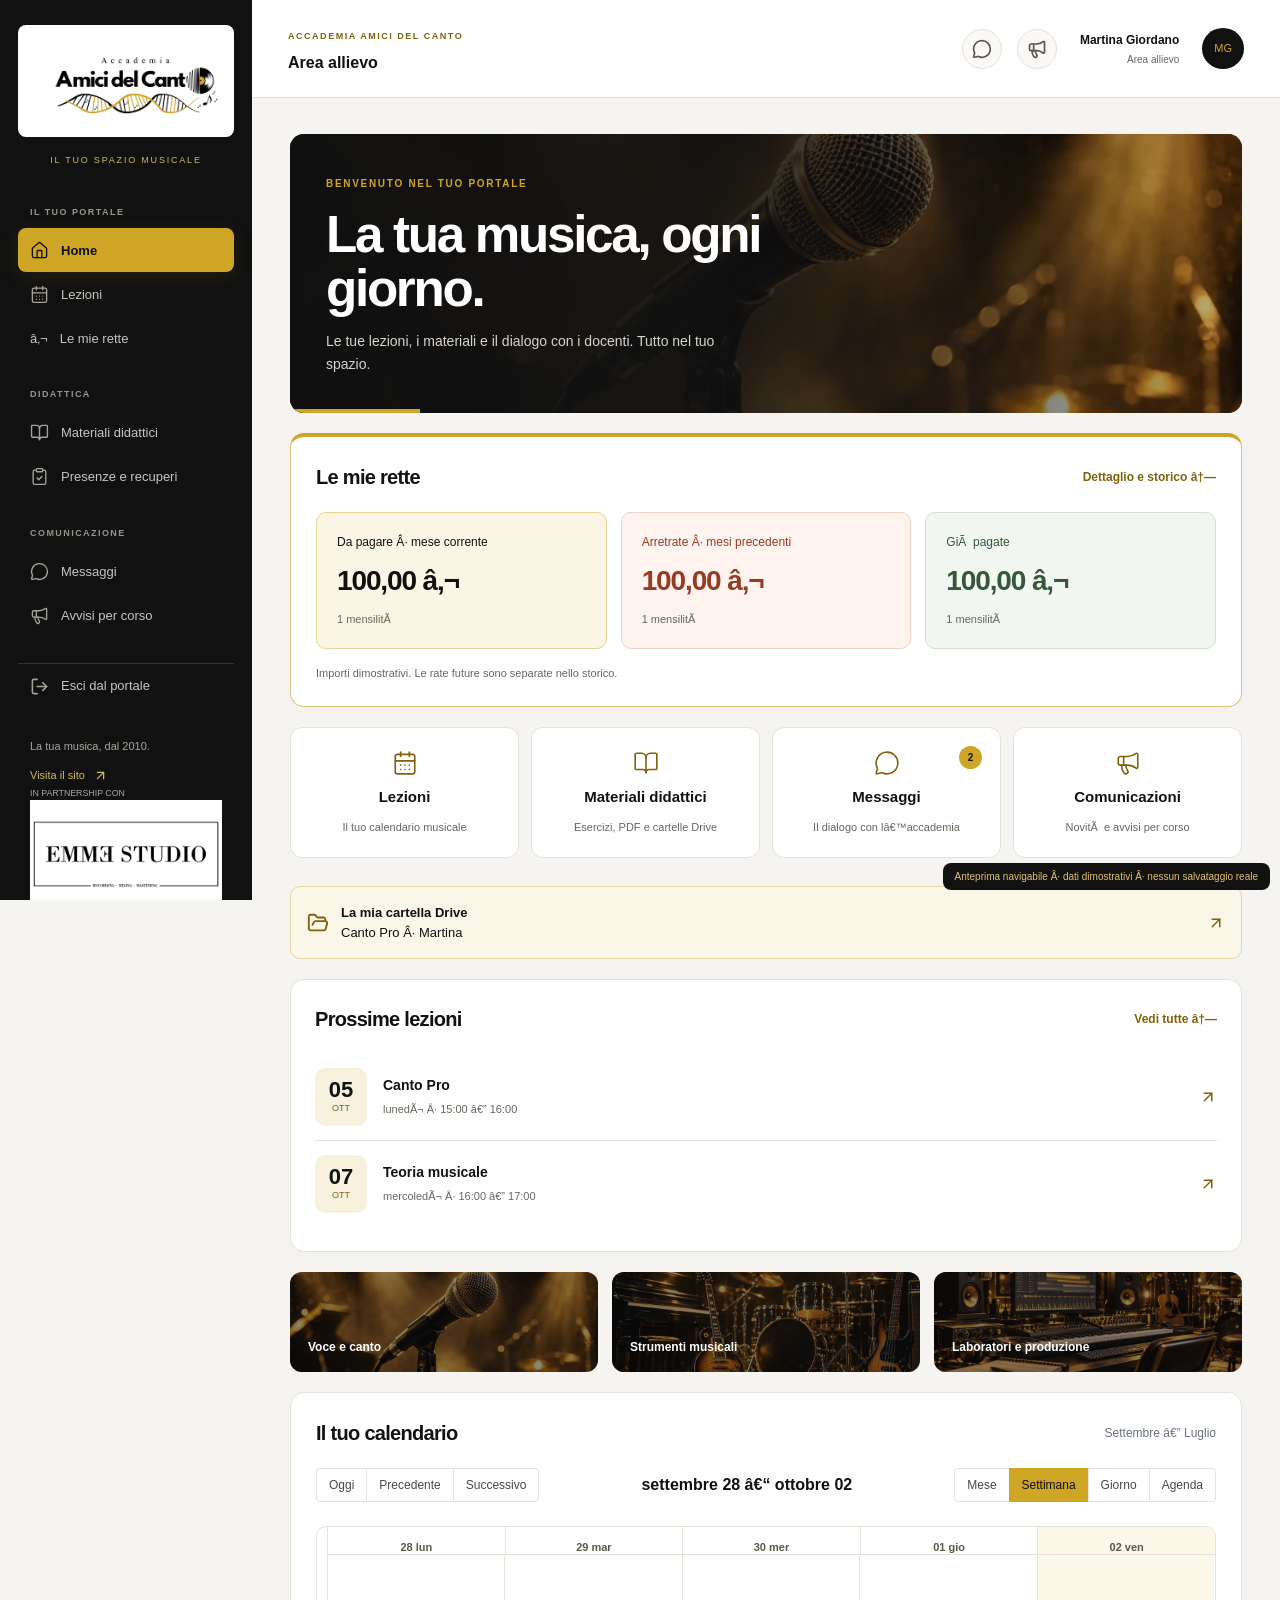
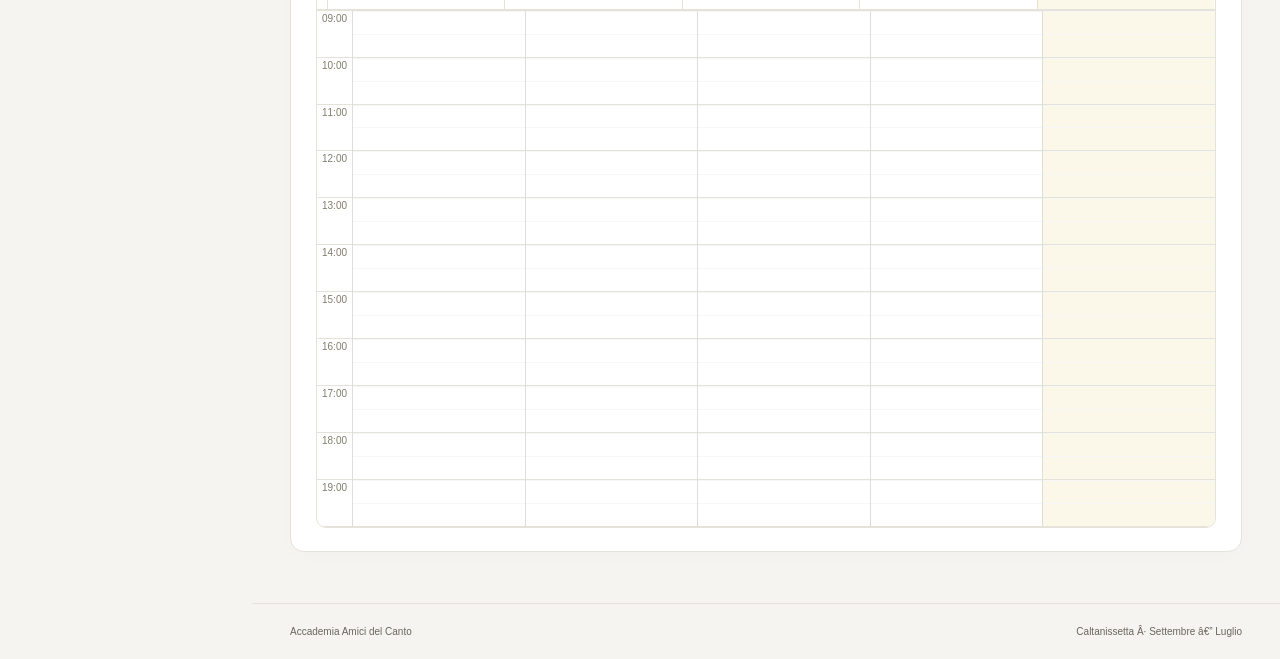
==== commit e9726e7f: "Aggiunge Le mie rette alla home e storico nell’anteprima allievo" ====
--- a/anteprima-portale/index.html
+++ b/anteprima-portale/index.html
@@ -843,7 +843,8 @@
 
 /*# sourceMappingURL=react-big-calendar.css.map */
 /*! tailwindcss v3.4.9 | MIT License | https://tailwindcss.com*/*,:after,:before{box-sizing:border-box;border:0 solid #e5e7eb}:after,:before{--tw-content:""}:host,html{line-height:1.5;-webkit-text-size-adjust:100%;-moz-tab-size:4;-o-tab-size:4;tab-size:4;font-family:ui-sans-serif,system-ui,sans-serif,Apple Color Emoji,Segoe UI Emoji,Segoe UI Symbol,Noto Color Emoji;font-feature-settings:normal;font-variation-settings:normal;-webkit-tap-highlight-color:transparent}body{line-height:inherit}hr{height:0;color:inherit;border-top-width:1px}abbr:where([title]){-webkit-text-decoration:underline dotted;text-decoration:underline dotted}h1,h2,h3,h4,h5,h6{font-size:inherit;font-weight:inherit}a{color:inherit;text-decoration:inherit}b,strong{font-weight:bolder}code,kbd,pre,samp{font-family:ui-monospace,SFMono-Regular,Menlo,Monaco,Consolas,Liberation Mono,Courier New,monospace;font-feature-settings:normal;font-variation-settings:normal;font-size:1em}small{font-size:80%}sub,sup{font-size:75%;line-height:0;position:relative;vertical-align:baseline}sub{bottom:-.25em}sup{top:-.5em}table{text-indent:0;border-color:inherit}button,input,optgroup,select,textarea{font-family:inherit;font-feature-settings:inherit;font-variation-settings:inherit;font-size:100%;font-weight:inherit;line-height:inherit;letter-spacing:inherit;color:inherit;margin:0;padding:0}button,select{text-transform:none}button,input:where([type=button]),input:where([type=reset]),input:where([type=submit]){-webkit-appearance:button;background-color:transparent;background-image:none}:-moz-focusring{outline:auto}:-moz-ui-invalid{box-shadow:none}progress{vertical-align:baseline}::-webkit-inner-spin-button,::-webkit-outer-spin-button{height:auto}[type=search]{-webkit-appearance:textfield;outline-offset:-2px}::-webkit-search-decoration{-webkit-appearance:none}::-webkit-file-upload-button{-webkit-appearance:button;font:inherit}summary{display:list-item}blockquote,dd,dl,figure,h1,h2,h3,h4,h5,h6,hr,p,pre{margin:0}fieldset{margin:0}fieldset,legend{padding:0}menu,ol,ul{list-style:none;margin:0;padding:0}dialog{padding:0}input::-moz-placeholder,textarea::-moz-placeholder{opacity:1;color:#9ca3af}input::placeholder,textarea::placeholder{opacity:1;color:#9ca3af}[role=button],button{cursor:pointer}:disabled{cursor:default}audio,canvas,embed,iframe,img,object,svg,video{display:block;vertical-align:middle}img,video{max-width:100%;height:auto}[hidden]{display:none}*,:after,:before{--tw-border-spacing-x:0;--tw-border-spacing-y:0;--tw-translate-x:0;--tw-translate-y:0;--tw-rotate:0;--tw-skew-x:0;--tw-skew-y:0;--tw-scale-x:1;--tw-scale-y:1;--tw-pan-x: ;--tw-pan-y: ;--tw-pinch-zoom: ;--tw-scroll-snap-strictness:proximity;--tw-gradient-from-position: ;--tw-gradient-via-position: ;--tw-gradient-to-position: ;--tw-ordinal: ;--tw-slashed-zero: ;--tw-numeric-figure: ;--tw-numeric-spacing: ;--tw-numeric-fraction: ;--tw-ring-inset: ;--tw-ring-offset-width:0px;--tw-ring-offset-color:#fff;--tw-ring-color:rgba(59,130,246,.5);--tw-ring-offset-shadow:0 0 #0000;--tw-ring-shadow:0 0 #0000;--tw-shadow:0 0 #0000;--tw-shadow-colored:0 0 #0000;--tw-blur: ;--tw-brightness: ;--tw-contrast: ;--tw-grayscale: ;--tw-hue-rotate: ;--tw-invert: ;--tw-saturate: ;--tw-sepia: ;--tw-drop-shadow: ;--tw-backdrop-blur: ;--tw-backdrop-brightness: ;--tw-backdrop-contrast: ;--tw-backdrop-grayscale: ;--tw-backdrop-hue-rotate: ;--tw-backdrop-invert: ;--tw-backdrop-opacity: ;--tw-backdrop-saturate: ;--tw-backdrop-sepia: ;--tw-contain-size: ;--tw-contain-layout: ;--tw-contain-paint: ;--tw-contain-style: }::backdrop{--tw-border-spacing-x:0;--tw-border-spacing-y:0;--tw-translate-x:0;--tw-translate-y:0;--tw-rotate:0;--tw-skew-x:0;--tw-skew-y:0;--tw-scale-x:1;--tw-scale-y:1;--tw-pan-x: ;--tw-pan-y: ;--tw-pinch-zoom: ;--tw-scroll-snap-strictness:proximity;--tw-gradient-from-position: ;--tw-gradient-via-position: ;--tw-gradient-to-position: ;--tw-ordinal: ;--tw-slashed-zero: ;--tw-numeric-figure: ;--tw-numeric-spacing: ;--tw-numeric-fraction: ;--tw-ring-inset: ;--tw-ring-offset-width:0px;--tw-ring-offset-color:#fff;--tw-ring-color:rgba(59,130,246,.5);--tw-ring-offset-shadow:0 0 #0000;--tw-ring-shadow:0 0 #0000;--tw-shadow:0 0 #0000;--tw-shadow-colored:0 0 #0000;--tw-blur: ;--tw-brightness: ;--tw-contrast: ;--tw-grayscale: ;--tw-hue-rotate: ;--tw-invert: ;--tw-saturate: ;--tw-sepia: ;--tw-drop-shadow: ;--tw-backdrop-blur: ;--tw-backdrop-brightness: ;--tw-backdrop-contrast: ;--tw-backdrop-grayscale: ;--tw-backdrop-hue-rotate: ;--tw-backdrop-invert: ;--tw-backdrop-opacity: ;--tw-backdrop-saturate: ;--tw-backdrop-sepia: ;--tw-contain-size: ;--tw-contain-layout: ;--tw-contain-paint: ;--tw-contain-style: }.sr-only{position:absolute;width:1px;height:1px;padding:0;margin:-1px;overflow:hidden;clip:rect(0,0,0,0);white-space:nowrap;border-width:0}.fixed{position:fixed}.absolute{position:absolute}.relative{position:relative}.inset-0{inset:0}.bottom-16{bottom:4rem}.left-0{left:0}.left-1\/2{left:50%}.right-0{right:0}.right-4{right:1rem}.top-0{top:0}.top-1\/2{top:50%}.top-3{top:.75rem}.top-4{top:1rem}.z-50{z-index:50}.m-4{margin:1rem}.m-auto{margin:auto}.mx-4{margin-left:1rem;margin-right:1rem}.my-1{margin-top:.25rem;margin-bottom:.25rem}.my-4{margin-top:1rem;margin-bottom:1rem}.mb-1{margin-bottom:.25rem}.mb-2{margin-bottom:.5rem}.mb-3{margin-bottom:.75rem}.mb-4{margin-bottom:1rem}.mb-5{margin-bottom:1.25rem}.ml-2{margin-left:.5rem}.ml-8{margin-left:2rem}.ml-auto{margin-left:auto}.mt-0{margin-top:0}.mt-0\.5{margin-top:.125rem}.mt-1{margin-top:.25rem}.mt-2{margin-top:.5rem}.mt-3{margin-top:.75rem}.mt-4{margin-top:1rem}.mt-5{margin-top:1.25rem}.mt-6{margin-top:1.5rem}.block{display:block}.flex{display:flex}.inline-flex{display:inline-flex}.table{display:table}.grid{display:grid}.hidden{display:none}.h-1\.5{height:.375rem}.h-10{height:2.5rem}.h-24{height:6rem}.h-3{height:.75rem}.h-36{height:9rem}.h-4{height:1rem}.h-5{height:1.25rem}.h-6{height:1.5rem}.h-7{height:1.75rem}.h-8{height:2rem}.h-80{height:20rem}.h-\[300px\]{height:300px}.h-\[450px\]{height:450px}.h-\[500px\]{height:500px}.h-\[75\%\]{height:75%}.h-\[800px\]{height:800px}.h-full{height:100%}.h-screen{height:100vh}.max-h-\[80vh\]{max-height:80vh}.min-h-32{min-height:8rem}.min-h-\[100px\]{min-height:100px}.min-h-\[90px\]{min-height:90px}.w-1\.5{width:.375rem}.w-1\/3{width:33.333333%}.w-10{width:2.5rem}.w-11{width:2.75rem}.w-2\/3{width:66.666667%}.w-24{width:6rem}.w-3{width:.75rem}.w-36{width:9rem}.w-4{width:1rem}.w-5{width:1.25rem}.w-6{width:1.5rem}.w-7{width:1.75rem}.w-8{width:2rem}.w-\[200px\]{width:200px}.w-\[90\%\]{width:90%}.w-fit{width:-moz-fit-content;width:fit-content}.w-full{width:100%}.w-max{width:-moz-max-content;width:max-content}.w-screen{width:100vw}.min-w-\[130px\]{min-width:130px}.max-w-md{max-width:28rem}.flex-1{flex:1 1 0%}.-translate-x-1\/2{--tw-translate-x:-50%}.-translate-x-1\/2,.-translate-y-1\/2{transform:translate(var(--tw-translate-x),var(--tw-translate-y)) rotate(var(--tw-rotate)) skewX(var(--tw-skew-x)) skewY(var(--tw-skew-y)) scaleX(var(--tw-scale-x)) scaleY(var(--tw-scale-y))}.-translate-y-1\/2{--tw-translate-y:-50%}.transform{transform:translate(var(--tw-translate-x),var(--tw-translate-y)) rotate(var(--tw-rotate)) skewX(var(--tw-skew-x)) skewY(var(--tw-skew-y)) scaleX(var(--tw-scale-x)) scaleY(var(--tw-scale-y))}@keyframes spin{to{transform:rotate(1turn)}}.animate-spin{animation:spin 1s linear infinite}.cursor-not-allowed{cursor:not-allowed}.cursor-pointer{cursor:pointer}.select-none{-webkit-user-select:none;-moz-user-select:none;user-select:none}.resize-none{resize:none}.grid-cols-1{grid-template-columns:repeat(1,minmax(0,1fr))}.flex-col{flex-direction:column}.flex-wrap{flex-wrap:wrap}.items-start{align-items:flex-start}.items-end{align-items:flex-end}.items-center{align-items:center}.justify-end{justify-content:flex-end}.justify-center{justify-content:center}.justify-between{justify-content:space-between}.gap-0\.5{gap:.125rem}.gap-1{gap:.25rem}.gap-16{gap:4rem}.gap-2{gap:.5rem}.gap-3{gap:.75rem}.gap-4{gap:1rem}.gap-5{gap:1.25rem}.gap-6{gap:1.5rem}.gap-8{gap:2rem}.space-y-3>:not([hidden])~:not([hidden]){--tw-space-y-reverse:0;margin-top:calc(.75rem*(1 - var(--tw-space-y-reverse)));margin-bottom:calc(.75rem*var(--tw-space-y-reverse))}.self-end{align-self:flex-end}.self-center{align-self:center}.overflow-x-auto{overflow-x:auto}.overflow-y-auto{overflow-y:auto}.whitespace-nowrap{white-space:nowrap}.whitespace-pre-wrap{white-space:pre-wrap}.rounded{border-radius:.25rem}.rounded-2xl{border-radius:1rem}.rounded-full{border-radius:9999px}.rounded-lg{border-radius:.5rem}.rounded-md{border-radius:.375rem}.rounded-sm{border-radius:.125rem}.\!border-2{border-width:2px!important}.border{border-width:1px}.border-2{border-width:2px}.border-b{border-bottom-width:1px}.border-l-4{border-left-width:4px}.border-t-4{border-top-width:4px}.border-dashed{border-style:dashed}.border-none{border-style:none}.\!border-red-300{--tw-border-opacity:1!important;border-color:rgb(252 165 165/var(--tw-border-opacity))!important}.border-blue-400{--tw-border-opacity:1;border-color:rgb(96 165 250/var(--tw-border-opacity))}.border-gray-100{--tw-border-opacity:1;border-color:rgb(243 244 246/var(--tw-border-opacity))}.border-gray-200{--tw-border-opacity:1;border-color:rgb(229 231 235/var(--tw-border-opacity))}.border-gray-300{--tw-border-opacity:1;border-color:rgb(209 213 219/var(--tw-border-opacity))}.border-l-blue-500{--tw-border-opacity:1;border-left-color:rgb(59 130 246/var(--tw-border-opacity))}.border-l-orange-500{--tw-border-opacity:1;border-left-color:rgb(249 115 22/var(--tw-border-opacity))}.border-l-purple-500{--tw-border-opacity:1;border-left-color:rgb(168 85 247/var(--tw-border-opacity))}.border-l-red-500{--tw-border-opacity:1;border-left-color:rgb(239 68 68/var(--tw-border-opacity))}.\!bg-green-50{--tw-bg-opacity:1!important;background-color:rgb(240 253 244/var(--tw-bg-opacity))!important}.\!bg-lamaPurpleLight{--tw-bg-opacity:1!important;background-color:rgb(244 241 232/var(--tw-bg-opacity))!important}.bg-amber-100{--tw-bg-opacity:1;background-color:rgb(254 243 199/var(--tw-bg-opacity))}.bg-amber-50{--tw-bg-opacity:1;background-color:rgb(255 251 235/var(--tw-bg-opacity))}.bg-black{--tw-bg-opacity:1;background-color:rgb(0 0 0/var(--tw-bg-opacity))}.bg-black\/50{background-color:rgba(0,0,0,.5)}.bg-blue-100{--tw-bg-opacity:1;background-color:rgb(219 234 254/var(--tw-bg-opacity))}.bg-blue-400{--tw-bg-opacity:1;background-color:rgb(96 165 250/var(--tw-bg-opacity))}.bg-blue-500{--tw-bg-opacity:1;background-color:rgb(59 130 246/var(--tw-bg-opacity))}.bg-emerald-100{--tw-bg-opacity:1;background-color:rgb(209 250 229/var(--tw-bg-opacity))}.bg-fuchsia-100{--tw-bg-opacity:1;background-color:rgb(250 232 255/var(--tw-bg-opacity))}.bg-gray-100{--tw-bg-opacity:1;background-color:rgb(243 244 246/var(--tw-bg-opacity))}.bg-gray-200{--tw-bg-opacity:1;background-color:rgb(229 231 235/var(--tw-bg-opacity))}.bg-green-100{--tw-bg-opacity:1;background-color:rgb(220 252 231/var(--tw-bg-opacity))}.bg-green-50{--tw-bg-opacity:1;background-color:rgb(240 253 244/var(--tw-bg-opacity))}.bg-green-500{--tw-bg-opacity:1;background-color:rgb(34 197 94/var(--tw-bg-opacity))}.bg-green-600{--tw-bg-opacity:1;background-color:rgb(22 163 74/var(--tw-bg-opacity))}.bg-indigo-100{--tw-bg-opacity:1;background-color:rgb(224 231 255/var(--tw-bg-opacity))}.bg-lamaPurple{--tw-bg-opacity:1;background-color:rgb(216 196 139/var(--tw-bg-opacity))}.bg-lamaPurpleLight{--tw-bg-opacity:1;background-color:rgb(244 241 232/var(--tw-bg-opacity))}.bg-lamaSky{--tw-bg-opacity:1;background-color:rgb(233 216 156/var(--tw-bg-opacity))}.bg-lamaSkyLight{--tw-bg-opacity:1;background-color:rgb(250 246 233/var(--tw-bg-opacity))}.bg-lamaYellow{--tw-bg-opacity:1;background-color:rgb(207 165 38/var(--tw-bg-opacity))}.bg-lamaYellowLight{--tw-bg-opacity:1;background-color:rgb(251 247 235/var(--tw-bg-opacity))}.bg-lime-100{--tw-bg-opacity:1;background-color:rgb(236 252 203/var(--tw-bg-opacity))}.bg-orange-100{--tw-bg-opacity:1;background-color:rgb(255 237 213/var(--tw-bg-opacity))}.bg-orange-500{--tw-bg-opacity:1;background-color:rgb(249 115 22/var(--tw-bg-opacity))}.bg-pink-100{--tw-bg-opacity:1;background-color:rgb(252 231 243/var(--tw-bg-opacity))}.bg-pink-50{--tw-bg-opacity:1;background-color:rgb(253 242 248/var(--tw-bg-opacity))}.bg-purple-100{--tw-bg-opacity:1;background-color:rgb(243 232 255/var(--tw-bg-opacity))}.bg-purple-500{--tw-bg-opacity:1;background-color:rgb(168 85 247/var(--tw-bg-opacity))}.bg-red-100{--tw-bg-opacity:1;background-color:rgb(254 226 226/var(--tw-bg-opacity))}.bg-red-500{--tw-bg-opacity:1;background-color:rgb(239 68 68/var(--tw-bg-opacity))}.bg-red-700{--tw-bg-opacity:1;background-color:rgb(185 28 28/var(--tw-bg-opacity))}.bg-rose-100{--tw-bg-opacity:1;background-color:rgb(255 228 230/var(--tw-bg-opacity))}.bg-sky-100{--tw-bg-opacity:1;background-color:rgb(224 242 254/var(--tw-bg-opacity))}.bg-slate-100{--tw-bg-opacity:1;background-color:rgb(241 245 249/var(--tw-bg-opacity))}.bg-slate-200{--tw-bg-opacity:1;background-color:rgb(226 232 240/var(--tw-bg-opacity))}.bg-teal-100{--tw-bg-opacity:1;background-color:rgb(204 251 241/var(--tw-bg-opacity))}.bg-transparent{background-color:transparent}.bg-violet-100{--tw-bg-opacity:1;background-color:rgb(237 233 254/var(--tw-bg-opacity))}.bg-white{--tw-bg-opacity:1;background-color:rgb(255 255 255/var(--tw-bg-opacity))}.bg-yellow-100{--tw-bg-opacity:1;background-color:rgb(254 249 195/var(--tw-bg-opacity))}.bg-yellow-500{--tw-bg-opacity:1;background-color:rgb(234 179 8/var(--tw-bg-opacity))}.bg-opacity-50{--tw-bg-opacity:0.5}.bg-opacity-60{--tw-bg-opacity:0.6}.object-cover{-o-object-fit:cover;object-fit:cover}.p-2{padding:.5rem}.p-3{padding:.75rem}.p-4{padding:1rem}.p-5{padding:1.25rem}.p-6{padding:1.5rem}.p-8{padding:2rem}.p-\[10px\]{padding:10px}.px-2{padding-left:.5rem;padding-right:.5rem}.px-2\.5{padding-left:.625rem;padding-right:.625rem}.px-3{padding-left:.75rem;padding-right:.75rem}.px-4{padding-left:1rem;padding-right:1rem}.py-0\.5{padding-top:.125rem;padding-bottom:.125rem}.py-1{padding-top:.25rem;padding-bottom:.25rem}.py-10{padding-top:2.5rem;padding-bottom:2.5rem}.py-2{padding-top:.5rem;padding-bottom:.5rem}.py-4{padding-top:1rem;padding-bottom:1rem}.py-6{padding-top:1.5rem;padding-bottom:1.5rem}.py-8{padding-top:2rem;padding-bottom:2rem}.pb-3{padding-bottom:.75rem}.text-left{text-align:left}.text-center{text-align:center}.text-2xl{font-size:1.5rem;line-height:2rem}.text-3xl{font-size:1.875rem;line-height:2.25rem}.text-4xl{font-size:2.25rem;line-height:2.5rem}.text-\[10px\]{font-size:10px}.text-lg{font-size:1.125rem;line-height:1.75rem}.text-sm{font-size:.875rem;line-height:1.25rem}.text-xl{font-size:1.25rem;line-height:1.75rem}.text-xs{font-size:.75rem;line-height:1rem}.\!font-bold{font-weight:700!important}.font-bold{font-weight:700}.font-medium{font-weight:500}.font-semibold{font-weight:600}.uppercase{text-transform:uppercase}.capitalize{text-transform:capitalize}.text-amber-600{--tw-text-opacity:1;color:rgb(217 119 6/var(--tw-text-opacity))}.text-amber-700{--tw-text-opacity:1;color:rgb(180 83 9/var(--tw-text-opacity))}.text-blue-500{--tw-text-opacity:1;color:rgb(59 130 246/var(--tw-text-opacity))}.text-blue-600{--tw-text-opacity:1;color:rgb(37 99 235/var(--tw-text-opacity))}.text-blue-700{--tw-text-opacity:1;color:rgb(29 78 216/var(--tw-text-opacity))}.text-emerald-700{--tw-text-opacity:1;color:rgb(4 120 87/var(--tw-text-opacity))}.text-fuchsia-700{--tw-text-opacity:1;color:rgb(162 28 175/var(--tw-text-opacity))}.text-gray-300{--tw-text-opacity:1;color:rgb(209 213 219/var(--tw-text-opacity))}.text-gray-400{--tw-text-opacity:1;color:rgb(156 163 175/var(--tw-text-opacity))}.text-gray-500{--tw-text-opacity:1;color:rgb(107 114 128/var(--tw-text-opacity))}.text-gray-600{--tw-text-opacity:1;color:rgb(75 85 99/var(--tw-text-opacity))}.text-gray-700{--tw-text-opacity:1;color:rgb(55 65 81/var(--tw-text-opacity))}.text-green-600{--tw-text-opacity:1;color:rgb(22 163 74/var(--tw-text-opacity))}.text-green-700{--tw-text-opacity:1;color:rgb(21 128 61/var(--tw-text-opacity))}.text-indigo-700{--tw-text-opacity:1;color:rgb(67 56 202/var(--tw-text-opacity))}.text-lime-700{--tw-text-opacity:1;color:rgb(77 124 15/var(--tw-text-opacity))}.text-orange-600{--tw-text-opacity:1;color:rgb(234 88 12/var(--tw-text-opacity))}.text-orange-700{--tw-text-opacity:1;color:rgb(194 65 12/var(--tw-text-opacity))}.text-pink-700{--tw-text-opacity:1;color:rgb(190 24 93/var(--tw-text-opacity))}.text-purple-700{--tw-text-opacity:1;color:rgb(126 34 206/var(--tw-text-opacity))}.text-red-400{--tw-text-opacity:1;color:rgb(248 113 113/var(--tw-text-opacity))}.text-red-500{--tw-text-opacity:1;color:rgb(239 68 68/var(--tw-text-opacity))}.text-red-600{--tw-text-opacity:1;color:rgb(220 38 38/var(--tw-text-opacity))}.text-red-700{--tw-text-opacity:1;color:rgb(185 28 28/var(--tw-text-opacity))}.text-rose-700{--tw-text-opacity:1;color:rgb(190 18 60/var(--tw-text-opacity))}.text-sky-700{--tw-text-opacity:1;color:rgb(3 105 161/var(--tw-text-opacity))}.text-teal-700{--tw-text-opacity:1;color:rgb(15 118 110/var(--tw-text-opacity))}.text-violet-700{--tw-text-opacity:1;color:rgb(109 40 217/var(--tw-text-opacity))}.text-white{--tw-text-opacity:1;color:rgb(255 255 255/var(--tw-text-opacity))}.text-yellow-700{--tw-text-opacity:1;color:rgb(161 98 7/var(--tw-text-opacity))}.underline{text-decoration-line:underline}.opacity-100{opacity:1}.opacity-25{opacity:.25}.opacity-60{opacity:.6}.opacity-75{opacity:.75}.shadow-lg{--tw-shadow:0 10px 15px -3px rgba(0,0,0,.1),0 4px 6px -4px rgba(0,0,0,.1);--tw-shadow-colored:0 10px 15px -3px var(--tw-shadow-color),0 4px 6px -4px var(--tw-shadow-color);box-shadow:var(--tw-ring-offset-shadow,0 0 #0000),var(--tw-ring-shadow,0 0 #0000),var(--tw-shadow)}.outline-none{outline:2px solid transparent;outline-offset:2px}.ring-1{--tw-ring-offset-shadow:var(--tw-ring-inset) 0 0 0 var(--tw-ring-offset-width) var(--tw-ring-offset-color);--tw-ring-shadow:var(--tw-ring-inset) 0 0 0 calc(1px + var(--tw-ring-offset-width)) var(--tw-ring-color)}.ring-1,.ring-\[1\.5px\]{box-shadow:var(--tw-ring-offset-shadow),var(--tw-ring-shadow),var(--tw-shadow,0 0 #0000)}.ring-\[1\.5px\]{--tw-ring-offset-shadow:var(--tw-ring-inset) 0 0 0 var(--tw-ring-offset-width) var(--tw-ring-offset-color);--tw-ring-shadow:var(--tw-ring-inset) 0 0 0 calc(1.5px + var(--tw-ring-offset-width)) var(--tw-ring-color)}.ring-gray-300{--tw-ring-opacity:1;--tw-ring-color:rgb(209 213 219/var(--tw-ring-opacity))}.filter{filter:var(--tw-blur) var(--tw-brightness) var(--tw-contrast) var(--tw-grayscale) var(--tw-hue-rotate) var(--tw-invert) var(--tw-saturate) var(--tw-sepia) var(--tw-drop-shadow)}.transition-all{transition-property:all;transition-timing-function:cubic-bezier(.4,0,.2,1);transition-duration:.15s}.transition-colors{transition-property:color,background-color,border-color,text-decoration-color,fill,stroke;transition-timing-function:cubic-bezier(.4,0,.2,1);transition-duration:.15s}.transition-opacity{transition-property:opacity;transition-timing-function:cubic-bezier(.4,0,.2,1);transition-duration:.15s}.transition-shadow{transition-property:box-shadow;transition-timing-function:cubic-bezier(.4,0,.2,1);transition-duration:.15s}.transition-transform{transition-property:transform;transition-timing-function:cubic-bezier(.4,0,.2,1);transition-duration:.15s}.duration-300{transition-duration:.3s}:root{--gold:#cfa526;--gold-dark:#80620d;--ink:#111;--paper:#fff;--canvas:#f5f4f0;--line:#e5e2d9;--muted:#69665e}*{box-sizing:border-box}body{margin:0;background:var(--canvas);color:var(--ink);font-family:Arial,Helvetica,sans-serif}a,button,input,select,textarea{touch-action:manipulation;transition:background-color .2s,border-color .2s,box-shadow .2s,transform .2s}button{cursor:pointer}button:disabled{cursor:wait}a:focus-visible,button:focus-visible,summary:focus-visible{outline:3px solid var(--gold);outline-offset:4px}input:focus,select:focus,textarea:focus{outline:none;border-color:var(--gold)!important;box-shadow:0 0 0 3px #cfa52622}input,select,textarea{border-radius:9px;font:inherit;background:#fff;max-width:100%;accent-color:var(--gold)}textarea{min-height:100px;resize:vertical}input:not([type=checkbox]):not([type=radio]):not([type=file]):not([type=hidden]),select{min-height:44px}label{font-size:14px;font-weight:500;color:#4c4941}input[type=checkbox]{margin-right:8px;width:16px;height:16px;vertical-align:middle}h1,h2,h3{letter-spacing:-.035em}main>h1{font-weight:700;line-height:1.1;font-size:clamp(28px,3vw,42px)!important;margin:10px 0 20px}main{max-width:1500px;width:100%;margin:auto}summary{cursor:pointer;font-weight:600;padding:8px 0;list-style-position:inside}details[open]>summary{margin-bottom:16px;color:var(--gold-dark)}details[open]{animation:card-arrive .25s ease}details[open]>form{padding-top:6px}table{border-collapse:collapse}th{text-transform:uppercase;font-size:11px;letter-spacing:.08em;color:var(--muted);background:#faf9f6}td,th{padding:16px 12px}tr{border-color:var(--line)!important}dialog{border:0;border-radius:16px}.bg-white.rounded,.bg-white.rounded-lg,.bg-white.rounded-md{border:1px solid var(--line);border-radius:14px;box-shadow:0 3px 20px #11111104}.academy-content main>details,.academy-content main>div.bg-white,.academy-content main>section{border:1px solid var(--line);border-radius:14px}.academy-content main{animation:card-arrive .35s ease}.academy-content form>button:last-child{background:var(--ink);color:#fff;border-radius:9px;font-size:14px;font-weight:600;min-height:44px;align-self:flex-start;padding:11px 24px}.academy-content form>button:last-child:hover{background:var(--gold);color:var(--ink);transform:translateY(-2px)}.academy-content a.underline{color:var(--gold-dark)}.academy-content a.bg-black{background:var(--gold);color:var(--ink);font-weight:600;border-radius:9px}.academy-content a.bg-black:hover{background:#e1bc4b;transform:translateY(-2px)}.academy-content main>nav a{display:flex;align-items:center;min-height:46px}.academy-content main>nav{gap:12px;margin-bottom:8px}.academy-content .bg-blue-400,.academy-content .bg-blue-500{background:var(--gold);color:var(--ink)}.academy-shell{display:flex;min-height:100dvh}.academy-sidebar{position:fixed;top:0;bottom:0;left:0;width:252px;background:var(--ink);color:#fff;padding:25px 18px;display:flex;flex-direction:column;z-index:30;overflow-y:auto}.academy-brand{display:block;background:#fff;padding:12px;border-radius:8px;margin-bottom:17px}.academy-brand img{width:100%;height:auto}.academy-sidebar-label{font-size:9px;letter-spacing:.2em;color:#d1b765;text-align:center;margin:0 0 18px}.academy-nav{display:flex;flex-direction:column;gap:8px}.academy-nav-title{font-size:9px;letter-spacing:.16em;color:#97948b;margin:20px 12px 9px;font-weight:600}.academy-nav-link{display:flex;align-items:center;gap:12px;padding:12px;border-radius:8px;color:#c7c5be;text-decoration:none;font-size:13px;font-weight:500;min-height:44px;width:100%;text-align:left}.academy-nav-link svg{flex-shrink:0;color:#a6a399}.academy-nav-link:hover{background:#25231d;color:#fff;transform:translateX(3px)}.academy-nav-link.is-active{background:var(--gold);color:var(--ink);font-weight:700;box-shadow:0 4px 20px #cfa5261a}.academy-nav-link.is-active svg{color:var(--ink)}.academy-logout{margin-top:18px;border-top:1px solid #34322b;border-radius:0;background:transparent}.academy-sidebar-footer{margin-top:auto;padding:30px 12px 4px;font-size:11px;color:#aaa69a}.academy-sidebar-footer a{display:flex;align-items:center;gap:8px;color:#d3b751;margin-top:13px;text-decoration:none}.academy-workspace{margin-left:252px;width:calc(100% - 252px);min-width:0;display:flex;flex-direction:column}.academy-topbar{display:flex;align-items:center;justify-content:space-between;gap:18px;background:#fff;border-bottom:1px solid var(--line);padding:22px 36px;min-height:90px}.academy-eyebrow{font-size:9px;letter-spacing:.17em;color:var(--gold-dark);font-weight:700}.academy-topbar p{font-weight:600;font-size:16px;margin:5px 0 0}.academy-account{display:flex;align-items:center;gap:15px}.academy-icon-button{display:grid;place-items:center;width:40px;height:40px;border:1px solid var(--line);border-radius:50%;background:#faf9f6;color:#59564c}.academy-icon-button:hover{background:#f5eac6;border-color:var(--gold)}.academy-account-name{font-size:12px;font-weight:600;text-align:right;margin:0 8px}.academy-account-name small{display:block;font-size:10px;font-weight:400;color:var(--muted);margin-top:3px}.academy-content{padding:20px 22px 35px;flex:1;min-width:0}.academy-footer{display:flex;justify-content:space-between;gap:20px;border-top:1px solid var(--line);padding:20px 38px;font-size:10px;color:var(--muted)}.academy-mobile-toggle,.academy-overlay{display:none}.academy-skip{position:fixed;left:-10000px;top:12px;z-index:100;padding:12px;background:#fff}.academy-skip:focus{left:12px}.academy-welcome{position:relative;background:#111!important;color:#fff;border-radius:16px;overflow:hidden;min-height:245px;padding:36px!important;display:flex;align-items:center;border:0!important}.academy-welcome:before{content:"";position:absolute;inset:0;background:linear-gradient(90deg,#111,#111e 43%,#1112),url([data-uri]) 100%/cover no-repeat;opacity:.85}.academy-welcome-copy{position:relative;max-width:590px;z-index:1}.academy-welcome .academy-eyebrow{color:var(--gold);font-size:10px}.academy-welcome h1{font-size:clamp(30px,4vw,52px);font-weight:700;line-height:1.05;margin:14px 0;letter-spacing:-.045em}.academy-welcome p{font-size:14px;color:#d7d4ca;max-width:400px;line-height:1.7}.academy-welcome-line{position:absolute;bottom:0;left:0;width:130px;height:4px;background:var(--gold)}.academy-quickgrid{display:grid;grid-template-columns:repeat(4,minmax(0,1fr));gap:14px}.academy-quickcard{padding:22px;background:#fff;border:1px solid var(--line);border-radius:12px;text-decoration:none;display:flex;flex-direction:column;gap:10px;min-height:138px;position:relative;overflow:hidden}.academy-quickcard:hover{transform:translateY(-4px);border-color:var(--gold);box-shadow:0 12px 28px #11111109}.academy-quickcard>svg{color:var(--gold-dark)}.academy-quickcard strong{font-size:15px}.academy-quickcard span{font-size:11px;color:var(--muted)}.academy-quickcard b{position:absolute;top:18px;right:18px;border-radius:50%;min-width:23px;height:23px;background:var(--gold);text-align:center;padding:4px;font-size:10px}.academy-section-heading{display:flex;align-items:center;justify-content:space-between;gap:14px;margin-bottom:20px}.academy-section-heading h2{font-size:20px;font-weight:600}.academy-section-heading a{font-size:12px;font-weight:600;color:var(--gold-dark)}.academy-next-lesson{display:flex;align-items:center;gap:16px;border-bottom:1px solid var(--line);padding:14px 0;text-decoration:none}.academy-next-lesson:last-child{border-bottom:0}.academy-datebox{background:#f7f1de;border-radius:10px;width:52px;height:58px;display:flex;flex-direction:column;align-items:center;justify-content:center;flex-shrink:0}.academy-datebox strong{font-size:22px;line-height:1.1}.academy-datebox small{font-size:9px;text-transform:uppercase;color:var(--gold-dark)}.academy-next-lesson p{font-size:14px;font-weight:600}.academy-next-lesson span{font-size:11px;color:var(--muted)}.academy-next-lesson>svg{margin-left:auto;color:var(--gold-dark)}.academy-drive-link{display:flex;align-items:center;gap:12px;border:1px solid #e4d5a4;background:#faf6e8;border-radius:10px;padding:16px;text-decoration:none;font-size:13px}.academy-drive-link:hover{background:#f4e8c4}.academy-drive-link svg{color:var(--gold-dark)}.academy-calendar-panel{height:760px;padding:25px!important}.academy-course-strip{display:grid;grid-template-columns:repeat(3,minmax(0,1fr));gap:14px}.academy-course-photo{height:100px;border-radius:12px;position:relative;overflow:hidden;background:#111}.academy-course-photo img{width:100%;height:100%;-o-object-fit:cover;object-fit:cover;opacity:.5;transition:transform .5s}.academy-course-photo:hover img{transform:scale(1.06)}.academy-course-photo span{position:absolute;bottom:16px;left:18px;color:#fff;font-size:12px;font-weight:600}.rbc-calendar{font-family:inherit}.rbc-toolbar{gap:12px;margin-bottom:24px!important}.rbc-toolbar-label{font-weight:600;font-size:16px}.rbc-toolbar button{border:1px solid var(--line)!important;background:#fff!important;color:#4c4941!important;padding:9px 12px!important;font-size:12px!important;box-shadow:none!important}.rbc-toolbar button:hover{background:#f8f2dd!important}.rbc-toolbar button.rbc-active{background:var(--gold)!important;color:var(--ink)!important;border-color:var(--gold)!important}.rbc-month-view,.rbc-time-view{border:1px solid var(--line)!important;border-radius:10px;overflow:hidden}.rbc-header{padding:12px 4px!important;font-size:11px;color:#5b574c;border-color:var(--line)!important}.rbc-today{background:#fcf8e9!important}.rbc-off-range-bg{background:#f7f6f2!important}.rbc-day-bg,.rbc-month-row,.rbc-time-content,.rbc-time-header-content,.rbc-timeslot-group{border-color:var(--line)!important}.rbc-time-gutter{font-size:10px;color:#817c6c}.rbc-event{background:#e9d89c!important;color:#302914!important;border:1px solid #cdb56a!important;border-radius:6px!important;padding:4px 7px!important;font-size:11px!important}.rbc-event-label{font-size:9px!important;color:#66562d}.rbc-current-time-indicator,.rbc-selected{background:var(--gold)!important}.rbc-agenda-view{font-size:12px}.react-calendar{border:0!important;font-family:inherit!important;width:100%!important}.react-calendar__tile--active{background:var(--gold)!important;color:#111!important;border-radius:6px}.react-calendar__tile--now{background:#f6edcd!important}.react-calendar__navigation button{border-radius:6px}.react-calendar__month-view__weekdays{font-size:10px}.Toastify__toast{font-family:inherit!important;border-radius:10px!important}.academy-login{min-height:100dvh;display:grid;grid-template-columns:1.1fr 1fr;background:#fff}.academy-login-art{background:linear-gradient(0deg,#111e,#1115),url([data-uri]) 50%/cover;padding:clamp(30px,5vw,80px);display:flex;flex-direction:column;justify-content:flex-end;position:relative;color:#fff}.academy-login-art .academy-eyebrow{color:var(--gold)}.academy-login-art h2{font-size:clamp(36px,5vw,66px);font-weight:700;line-height:1.03;margin:18px 0}.academy-login-art p{color:#dedbd3;font-size:14px;line-height:1.8;max-width:420px}.academy-login-form{display:flex;flex-direction:column;justify-content:center;padding:clamp(25px,6vw,90px)}.academy-login-logo{width:260px;height:auto;margin-bottom:38px}.academy-login-form h1{font-size:30px;font-weight:700;margin:8px 0}.academy-login-form .login-subtitle{font-size:14px;color:var(--muted);margin-bottom:24px}.academy-login-form button[type=submit]{background:var(--gold)!important;color:#111!important;font-weight:600;padding:14px!important;margin-top:16px!important}.academy-login-form button[type=submit]:hover{background:#dfb843!important}.academy-login-note{font-size:11px;color:var(--muted);margin-top:25px}.academy-login-back{margin-top:30px;font-size:12px;color:var(--gold-dark)}@keyframes card-arrive{0%{opacity:0;transform:translateY(12px)}to{opacity:1;transform:translateY(0)}}@media(max-width:1100px){.academy-sidebar{width:220px;padding:20px 14px}.academy-workspace{margin-left:220px;width:calc(100% - 220px)}.academy-topbar{padding:20px 25px}.academy-quickgrid{grid-template-columns:repeat(2,minmax(0,1fr))}.academy-account-name{display:none}.academy-content{padding:14px 12px 28px}}@media(max-width:760px){.academy-sidebar{transform:translateX(-100%);transition:transform .25s;width:260px;padding-top:70px}.academy-sidebar.is-open{transform:translateX(0)}.academy-workspace{margin-left:0;width:100%}.academy-mobile-toggle{display:grid;place-items:center;position:fixed;left:16px;top:22px;width:42px;height:42px;border:1px solid #ded8c3;background:#fff;border-radius:9px;color:#111;z-index:50}.academy-overlay{display:block;position:fixed;inset:0;background:#0008;z-index:25}.academy-topbar{padding:18px 16px 18px 72px;min-height:85px}.academy-topbar .academy-eyebrow{display:none}.academy-topbar p{font-size:13px}.academy-account{gap:8px}.academy-icon-button{width:34px;height:34px}.academy-content{padding:10px 0 25px}.academy-content main{padding:16px!important}.academy-welcome{padding:25px!important;min-height:220px}.academy-welcome p{font-size:12px}.academy-quickcard{padding:18px;min-height:125px}.academy-quickgrid{gap:10px}.academy-course-strip{gap:8px}.academy-course-photo{height:85px}.academy-course-photo span{font-size:10px;left:12px;bottom:12px}.academy-calendar-panel{height:650px;padding:14px!important}.rbc-toolbar{justify-content:center!important}.rbc-toolbar-label{flex-basis:100%;order:-1;font-size:14px}.rbc-toolbar button{padding:8px 9px!important;font-size:10px!important}.academy-footer{padding:18px 20px;flex-direction:column;gap:5px}.academy-login{grid-template-columns:1fr}.academy-login-art{min-height:220px;padding:30px}.academy-login-art h2{font-size:36px}.academy-login-art p{display:none}.academy-login-form{padding:35px 25px}.academy-login-logo{width:220px;margin-bottom:24px}td,th{padding:12px 8px}}@media(prefers-reduced-motion:reduce){*,:after,:before{animation:none!important;transition:none!important;scroll-behavior:auto!important}.academy-nav-link:hover,.academy-quickcard:hover{transform:none}}.after\:absolute:after{content:var(--tw-content);position:absolute}.after\:left-\[2px\]:after{content:var(--tw-content);left:2px}.after\:top-\[2px\]:after{content:var(--tw-content);top:2px}.after\:h-5:after{content:var(--tw-content);height:1.25rem}.after\:w-5:after{content:var(--tw-content);width:1.25rem}.after\:rounded-full:after{content:var(--tw-content);border-radius:9999px}.after\:bg-white:after{content:var(--tw-content);--tw-bg-opacity:1;background-color:rgb(255 255 255/var(--tw-bg-opacity))}.after\:transition-all:after{content:var(--tw-content);transition-property:all;transition-timing-function:cubic-bezier(.4,0,.2,1);transition-duration:.15s}.after\:content-\[\'\'\]:after{--tw-content:"";content:var(--tw-content)}.last\:border-none:last-child{border-style:none}.odd\:border-t-lamaSky:nth-child(odd){--tw-border-opacity:1;border-top-color:rgb(233 216 156/var(--tw-border-opacity))}.odd\:bg-lamaPurple:nth-child(odd){--tw-bg-opacity:1;background-color:rgb(216 196 139/var(--tw-bg-opacity))}.odd\:bg-lamaSkyLight:nth-child(odd){--tw-bg-opacity:1;background-color:rgb(250 246 233/var(--tw-bg-opacity))}.even\:border-t-lamaPurple:nth-child(2n){--tw-border-opacity:1;border-top-color:rgb(216 196 139/var(--tw-border-opacity))}.even\:bg-lamaPurpleLight:nth-child(2n){--tw-bg-opacity:1;background-color:rgb(244 241 232/var(--tw-bg-opacity))}.even\:bg-lamaYellow:nth-child(2n){--tw-bg-opacity:1;background-color:rgb(207 165 38/var(--tw-bg-opacity))}.even\:bg-slate-50:nth-child(2n){--tw-bg-opacity:1;background-color:rgb(248 250 252/var(--tw-bg-opacity))}.focus-within\:ring-2:focus-within{--tw-ring-offset-shadow:var(--tw-ring-inset) 0 0 0 var(--tw-ring-offset-width) var(--tw-ring-offset-color);--tw-ring-shadow:var(--tw-ring-inset) 0 0 0 calc(2px + var(--tw-ring-offset-width)) var(--tw-ring-color);box-shadow:var(--tw-ring-offset-shadow),var(--tw-ring-shadow),var(--tw-shadow,0 0 #0000)}.focus-within\:ring-lamaPurple:focus-within{--tw-ring-opacity:1;--tw-ring-color:rgb(216 196 139/var(--tw-ring-opacity))}.hover\:scale-105:hover{--tw-scale-x:1.05;--tw-scale-y:1.05;transform:translate(var(--tw-translate-x),var(--tw-translate-y)) rotate(var(--tw-rotate)) skewX(var(--tw-skew-x)) skewY(var(--tw-skew-y)) scaleX(var(--tw-scale-x)) scaleY(var(--tw-scale-y))}.hover\:bg-amber-50:hover{--tw-bg-opacity:1;background-color:rgb(255 251 235/var(--tw-bg-opacity))}.hover\:bg-blue-50:hover{--tw-bg-opacity:1;background-color:rgb(239 246 255/var(--tw-bg-opacity))}.hover\:bg-blue-500:hover{--tw-bg-opacity:1;background-color:rgb(59 130 246/var(--tw-bg-opacity))}.hover\:bg-blue-600:hover{--tw-bg-opacity:1;background-color:rgb(37 99 235/var(--tw-bg-opacity))}.hover\:bg-gray-100:hover{--tw-bg-opacity:1;background-color:rgb(243 244 246/var(--tw-bg-opacity))}.hover\:bg-gray-200:hover{--tw-bg-opacity:1;background-color:rgb(229 231 235/var(--tw-bg-opacity))}.hover\:bg-gray-300:hover{--tw-bg-opacity:1;background-color:rgb(209 213 219/var(--tw-bg-opacity))}.hover\:bg-green-600:hover{--tw-bg-opacity:1;background-color:rgb(22 163 74/var(--tw-bg-opacity))}.hover\:bg-green-700:hover{--tw-bg-opacity:1;background-color:rgb(21 128 61/var(--tw-bg-opacity))}.hover\:bg-lamaPurpleLight:hover{--tw-bg-opacity:1;background-color:rgb(244 241 232/var(--tw-bg-opacity))}.hover\:bg-red-800:hover{--tw-bg-opacity:1;background-color:rgb(153 27 27/var(--tw-bg-opacity))}.hover\:bg-slate-300:hover{--tw-bg-opacity:1;background-color:rgb(203 213 225/var(--tw-bg-opacity))}.hover\:bg-yellow-200:hover{--tw-bg-opacity:1;background-color:rgb(254 240 138/var(--tw-bg-opacity))}.hover\:bg-opacity-80:hover{--tw-bg-opacity:0.8}.hover\:text-blue-700:hover{--tw-text-opacity:1;color:rgb(29 78 216/var(--tw-text-opacity))}.hover\:text-gray-600:hover{--tw-text-opacity:1;color:rgb(75 85 99/var(--tw-text-opacity))}.hover\:text-gray-700:hover{--tw-text-opacity:1;color:rgb(55 65 81/var(--tw-text-opacity))}.hover\:text-gray-800:hover{--tw-text-opacity:1;color:rgb(31 41 55/var(--tw-text-opacity))}.hover\:underline:hover{text-decoration-line:underline}.hover\:opacity-70:hover{opacity:.7}.hover\:shadow-md:hover{--tw-shadow:0 4px 6px -1px rgba(0,0,0,.1),0 2px 4px -2px rgba(0,0,0,.1);--tw-shadow-colored:0 4px 6px -1px var(--tw-shadow-color),0 2px 4px -2px var(--tw-shadow-color)}.hover\:shadow-md:hover,.hover\:shadow-sm:hover{box-shadow:var(--tw-ring-offset-shadow,0 0 #0000),var(--tw-ring-shadow,0 0 #0000),var(--tw-shadow)}.hover\:shadow-sm:hover{--tw-shadow:0 1px 2px 0 rgba(0,0,0,.05);--tw-shadow-colored:0 1px 2px 0 var(--tw-shadow-color)}.hover\:ring-gray-400:hover{--tw-ring-opacity:1;--tw-ring-color:rgb(156 163 175/var(--tw-ring-opacity))}.focus\:ring-lamaSky:focus{--tw-ring-opacity:1;--tw-ring-color:rgb(233 216 156/var(--tw-ring-opacity))}.disabled\:cursor-not-allowed:disabled{cursor:not-allowed}.disabled\:bg-gray-100:disabled{--tw-bg-opacity:1;background-color:rgb(243 244 246/var(--tw-bg-opacity))}.disabled\:opacity-50:disabled{opacity:.5}.peer:checked~.peer-checked\:bg-blue-500{--tw-bg-opacity:1;background-color:rgb(59 130 246/var(--tw-bg-opacity))}.peer:checked~.peer-checked\:after\:translate-x-full:after{content:var(--tw-content);--tw-translate-x:100%;transform:translate(var(--tw-translate-x),var(--tw-translate-y)) rotate(var(--tw-rotate)) skewX(var(--tw-skew-x)) skewY(var(--tw-skew-y)) scaleX(var(--tw-scale-x)) scaleY(var(--tw-scale-y))}@media (min-width:768px){.md\:block{display:block}.md\:table-cell{display:table-cell}.md\:hidden{display:none}.md\:w-1\/3{width:33.333333%}.md\:w-1\/4{width:25%}.md\:w-\[45\%\]{width:45%}.md\:w-\[48\%\]{width:48%}.md\:w-\[70\%\]{width:70%}.md\:w-auto{width:auto}.md\:grid-cols-3{grid-template-columns:repeat(3,minmax(0,1fr))}.md\:flex-row{flex-direction:row}.md\:items-center{align-items:center}.md\:text-right{text-align:right}}@media (min-width:1024px){.lg\:table-cell{display:table-cell}.lg\:w-1\/3{width:33.333333%}.lg\:w-2\/3{width:66.666667%}.lg\:w-\[60\%\]{width:60%}.lg\:w-full{width:100%}.lg\:flex-row{flex-direction:row}}@media (min-width:1280px){.xl\:col-span-2{grid-column:span 2/span 2}.xl\:block{display:block}.xl\:table-cell{display:table-cell}.xl\:w-1\/3{width:33.333333%}.xl\:w-2\/3{width:66.666667%}.xl\:w-\[45\%\]{width:45%}.xl\:w-\[50\%\]{width:50%}.xl\:grid-cols-3{grid-template-columns:repeat(3,minmax(0,1fr))}.xl\:flex-row{flex-direction:row}}@media (min-width:1536px){.\32xl\:w-1\/3{width:33.333333%}.\32xl\:w-\[40\%\]{width:40%}.\32xl\:w-\[48\%\]{width:48%}}
-.preview-note{position:fixed;bottom:10px;right:10px;background:#111;color:#e2c36b;font:10px Arial;padding:8px 12px;border-radius:8px;z-index:100}</style><body><div class="academy-shell"><a href="#portal-content" class="academy-skip">Vai al contenuto</a><button class="academy-mobile-toggle" aria-label="Apri menu" aria-expanded="false" aria-controls="academy-sidebar"><svg xmlns="http://www.w3.org/2000/svg" width="22" height="22" viewBox="0 0 24 24" fill="none" stroke="currentColor" stroke-width="2" stroke-linecap="round" stroke-linejoin="round" class="lucide lucide-menu" aria-hidden="true"><path d="M4 5h16"></path><path d="M4 12h16"></path><path d="M4 19h16"></path></svg></button><aside id="academy-sidebar" class="academy-sidebar "><a href="#home" class="academy-brand"><img src="[data-uri]" alt="Accademia Amici del Canto" width="900" height="400"/></a><div class="academy-sidebar-label">IL TUO SPAZIO MUSICALE</div><div><nav class="academy-nav" aria-label="Navigazione portale"><div><p class="academy-nav-title">IL TUO PORTALE</p><a href="#home" class="academy-nav-link is-active" aria-current="page"><svg xmlns="http://www.w3.org/2000/svg" width="19" height="19" viewBox="0 0 24 24" fill="none" stroke="currentColor" stroke-width="1.7" stroke-linecap="round" stroke-linejoin="round" class="lucide lucide-house" aria-hidden="true"><path d="M15 21v-8a1 1 0 0 0-1-1h-4a1 1 0 0 0-1 1v8"></path><path d="M3 10a2 2 0 0 1 .709-1.528l7-6a2 2 0 0 1 2.582 0l7 6A2 2 0 0 1 21 10v9a2 2 0 0 1-2 2H5a2 2 0 0 1-2-2z"></path></svg><span>Home</span></a><a href="#lezioni" class="academy-nav-link "><svg xmlns="http://www.w3.org/2000/svg" width="19" height="19" viewBox="0 0 24 24" fill="none" stroke="currentColor" stroke-width="1.7" stroke-linecap="round" stroke-linejoin="round" class="lucide lucide-calendar-days" aria-hidden="true"><path d="M8 2v4"></path><path d="M16 2v4"></path><rect width="18" height="18" x="3" y="4" rx="2"></rect><path d="M3 10h18"></path><path d="M8 14h.01"></path><path d="M12 14h.01"></path><path d="M16 14h.01"></path><path d="M8 18h.01"></path><path d="M12 18h.01"></path><path d="M16 18h.01"></path></svg><span>Lezioni</span></a></div><div><p class="academy-nav-title">DIDATTICA</p><a href="#materiali" class="academy-nav-link "><svg xmlns="http://www.w3.org/2000/svg" width="19" height="19" viewBox="0 0 24 24" fill="none" stroke="currentColor" stroke-width="1.7" stroke-linecap="round" stroke-linejoin="round" class="lucide lucide-book-open" aria-hidden="true"><path d="M12 7v14"></path><path d="M3 18a1 1 0 0 1-1-1V4a1 1 0 0 1 1-1h5a4 4 0 0 1 4 4 4 4 0 0 1 4-4h5a1 1 0 0 1 1 1v13a1 1 0 0 1-1 1h-6a3 3 0 0 0-3 3 3 3 0 0 0-3-3z"></path></svg><span>Materiali didattici</span></a><a href="#presenze" class="academy-nav-link "><svg xmlns="http://www.w3.org/2000/svg" width="19" height="19" viewBox="0 0 24 24" fill="none" stroke="currentColor" stroke-width="1.7" stroke-linecap="round" stroke-linejoin="round" class="lucide lucide-clipboard-check" aria-hidden="true"><rect width="8" height="4" x="8" y="2" rx="1" ry="1"></rect><path d="M16 4h2a2 2 0 0 1 2 2v14a2 2 0 0 1-2 2H6a2 2 0 0 1-2-2V6a2 2 0 0 1 2-2h2"></path><path d="m9 14 2 2 4-4"></path></svg><span>Presenze e recuperi</span></a></div><div><p class="academy-nav-title">COMUNICAZIONE</p><a href="#messaggi" class="academy-nav-link "><svg xmlns="http://www.w3.org/2000/svg" width="19" height="19" viewBox="0 0 24 24" fill="none" stroke="currentColor" stroke-width="1.7" stroke-linecap="round" stroke-linejoin="round" class="lucide lucide-message-circle" aria-hidden="true"><path d="M2.992 16.342a2 2 0 0 1 .094 1.167l-1.065 3.29a1 1 0 0 0 1.236 1.168l3.413-.998a2 2 0 0 1 1.099.092 10 10 0 1 0-4.777-4.719"></path></svg><span>Messaggi</span></a><a href="#comunicazioni" class="academy-nav-link "><svg xmlns="http://www.w3.org/2000/svg" width="19" height="19" viewBox="0 0 24 24" fill="none" stroke="currentColor" stroke-width="1.7" stroke-linecap="round" stroke-linejoin="round" class="lucide lucide-megaphone" aria-hidden="true"><path d="M11 6a13 13 0 0 0 8.4-2.8A1 1 0 0 1 21 4v12a1 1 0 0 1-1.6.8A13 13 0 0 0 11 14H5a2 2 0 0 1-2-2V8a2 2 0 0 1 2-2z"></path><path d="M6 14a12 12 0 0 0 2.4 7.2 2 2 0 0 0 3.2-2.4A8 8 0 0 1 10 14"></path><path d="M8 6v8"></path></svg><span>Avvisi per corso</span></a></div><button class="academy-nav-link academy-logout"><svg xmlns="http://www.w3.org/2000/svg" width="19" height="19" viewBox="0 0 24 24" fill="none" stroke="currentColor" stroke-width="2" stroke-linecap="round" stroke-linejoin="round" class="lucide lucide-log-out" aria-hidden="true"><path d="m16 17 5-5-5-5"></path><path d="M21 12H9"></path><path d="M9 21H5a2 2 0 0 1-2-2V5a2 2 0 0 1 2-2h4"></path></svg><span>Esci dal portale</span></button></nav></div><div class="academy-sidebar-footer"><span>La tua musica, dal 2010.</span><a href="https://emmestudio.github.io/accademia-amici-del-canto/" target="_blank" rel="noopener noreferrer">Visita il sito <svg xmlns="http://www.w3.org/2000/svg" width="15" height="15" viewBox="0 0 24 24" fill="none" stroke="currentColor" stroke-width="2" stroke-linecap="round" stroke-linejoin="round" class="lucide lucide-arrow-up-right" aria-hidden="true"><path d="M7 7h10v10"></path><path d="M7 17 17 7"></path></svg></a><div class="academy-partner-mark"><small>IN PARTNERSHIP CON</small><img src="[data-uri]